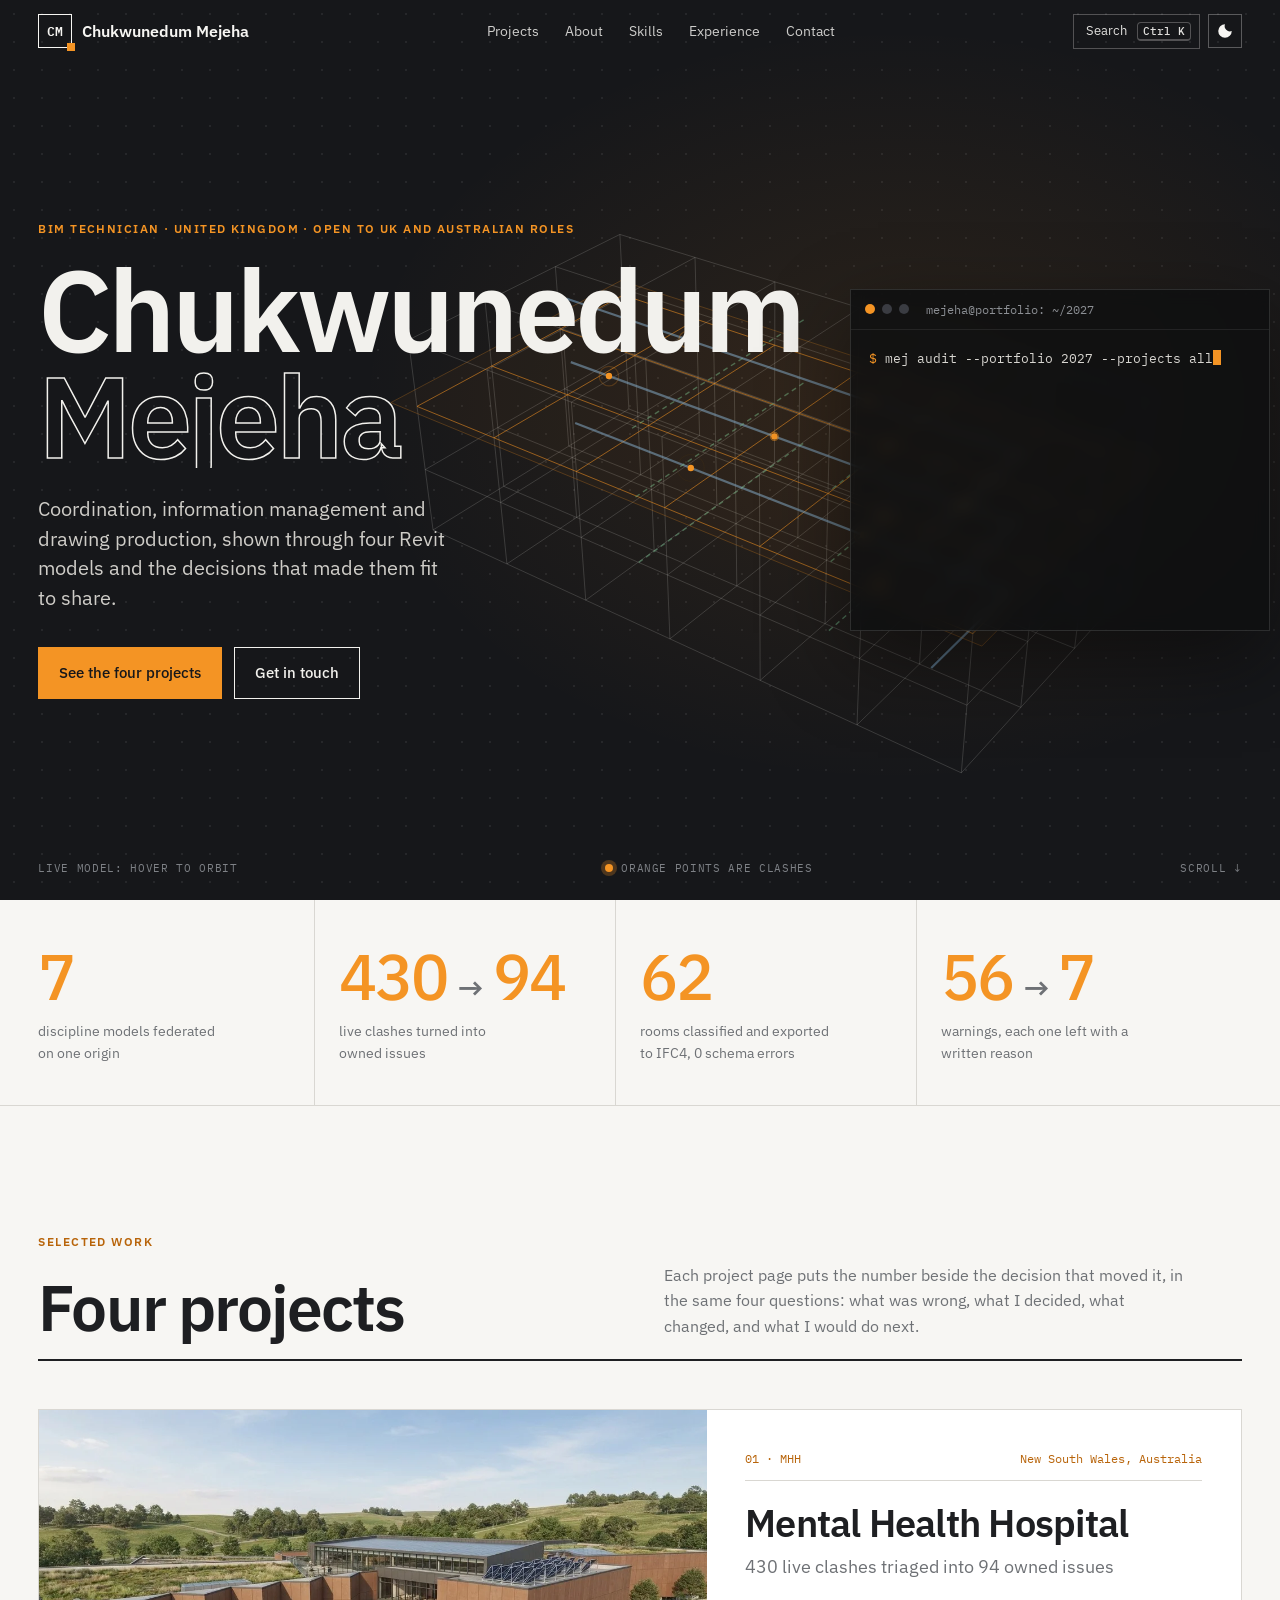
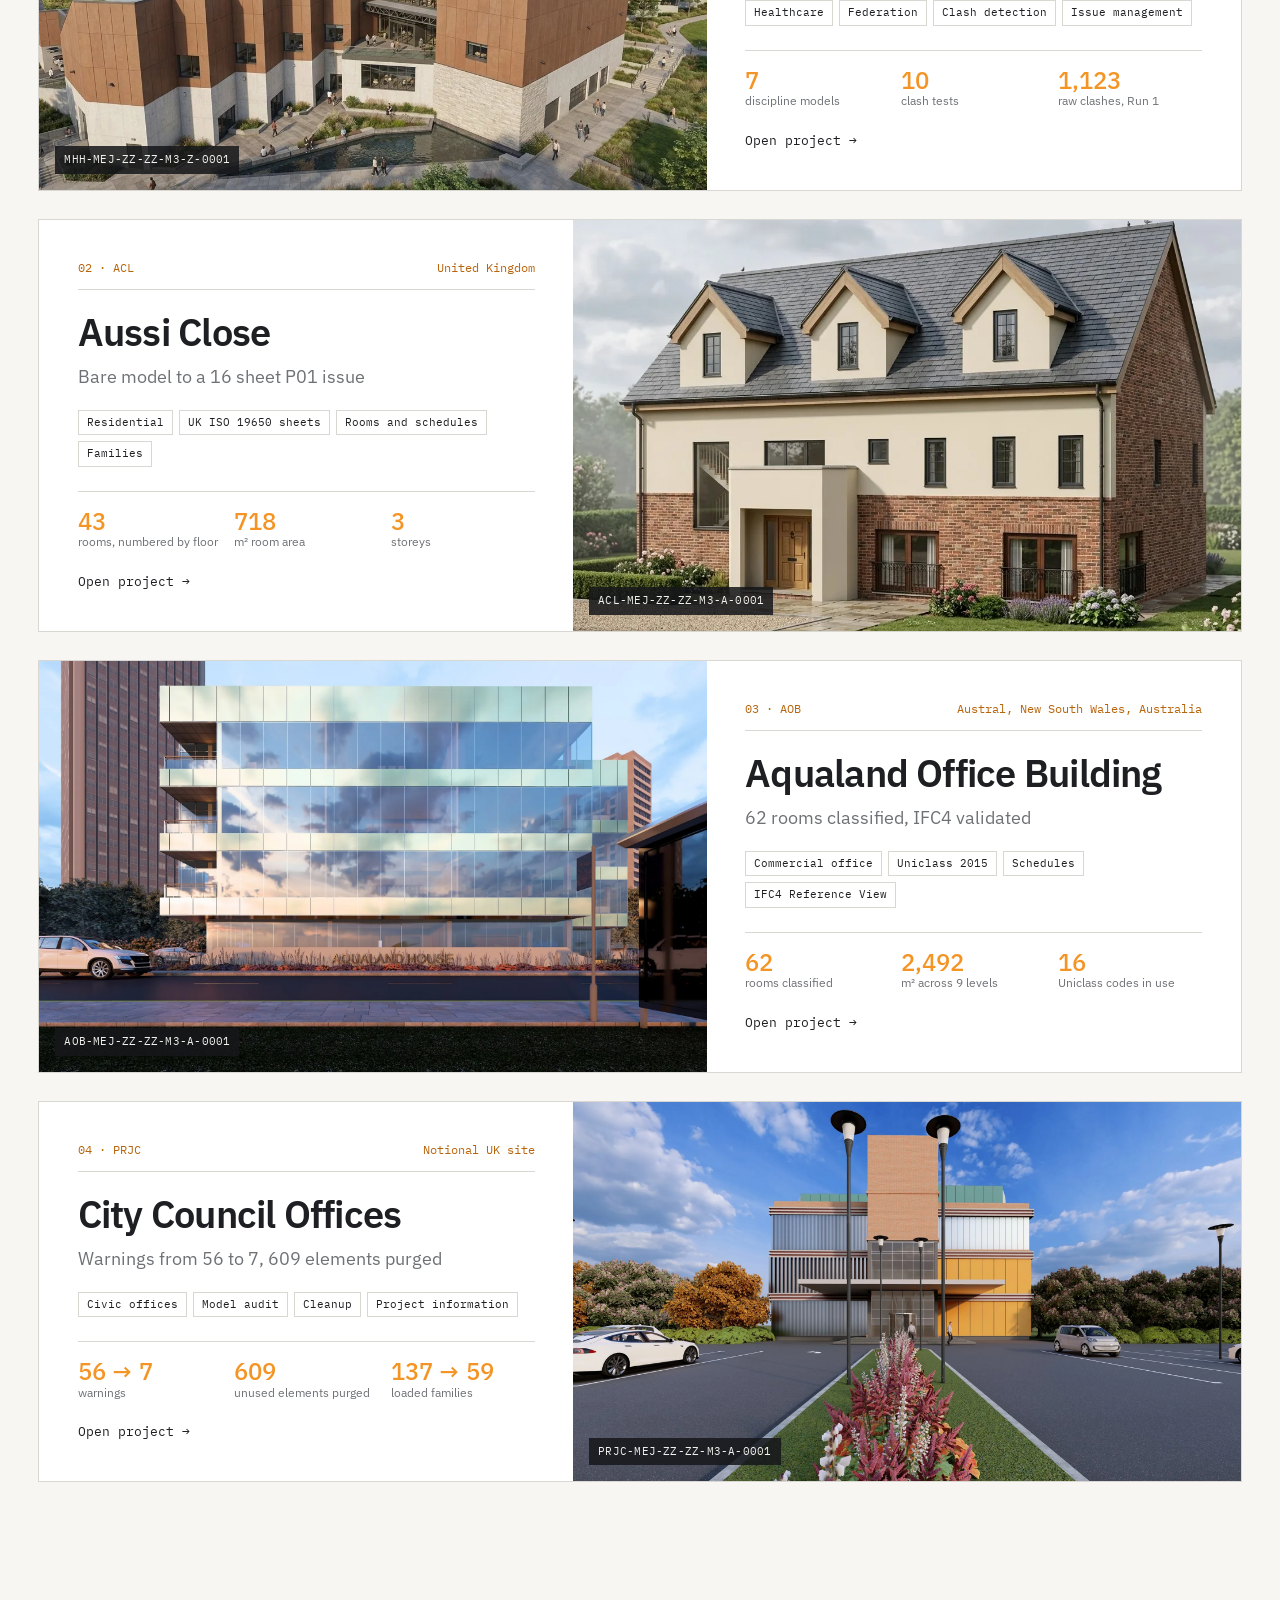
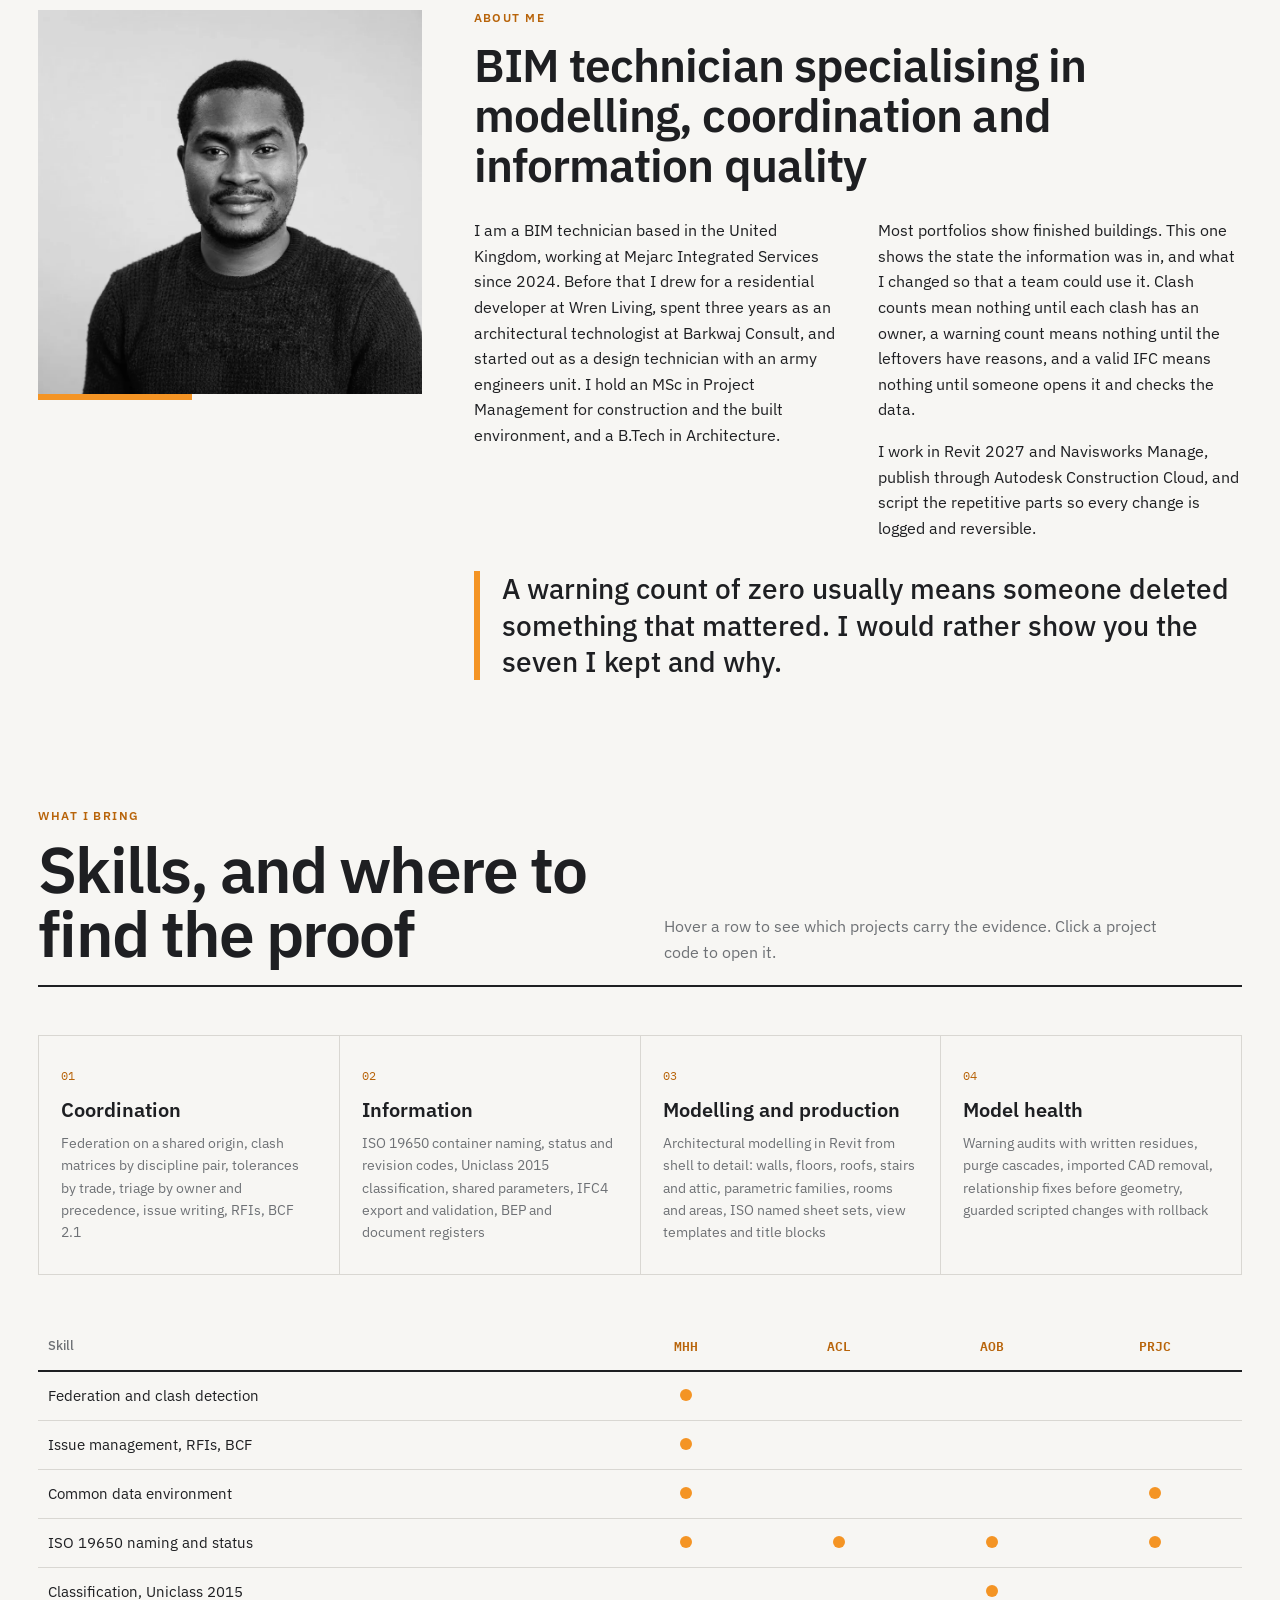
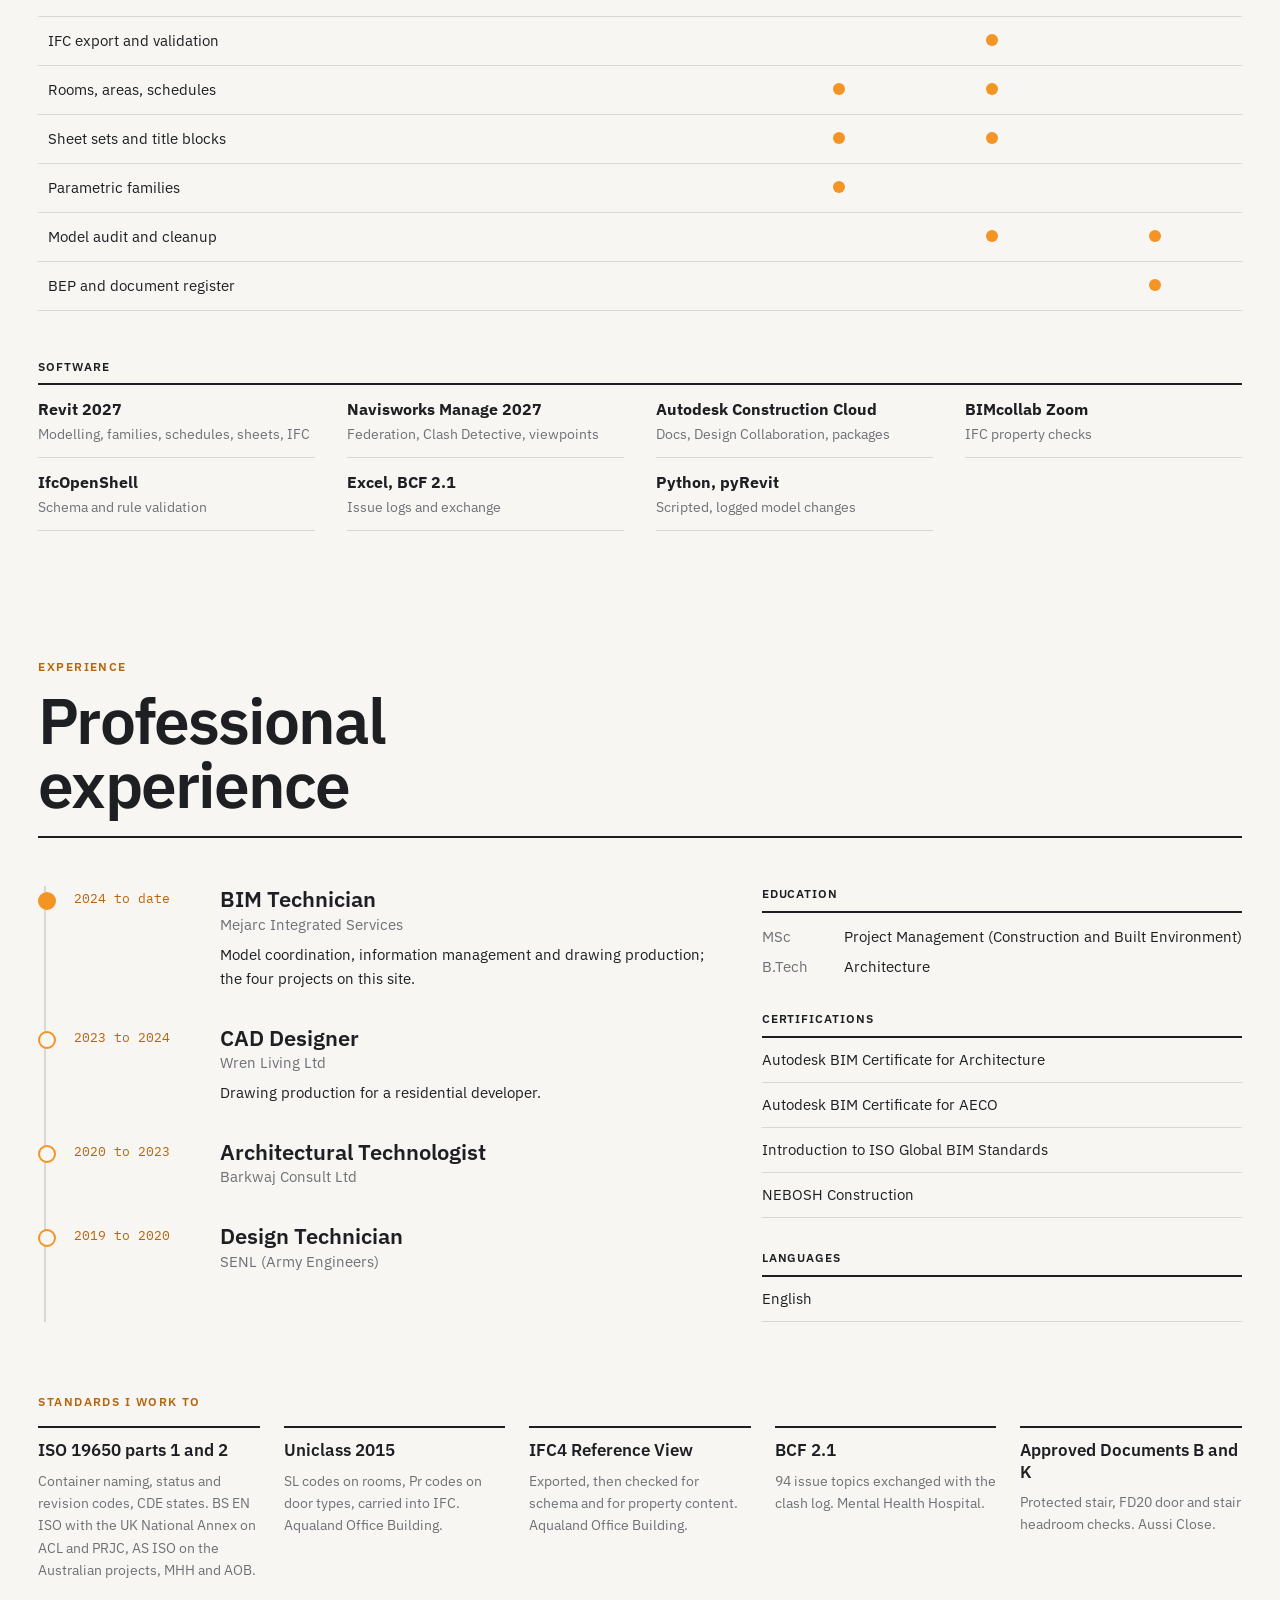
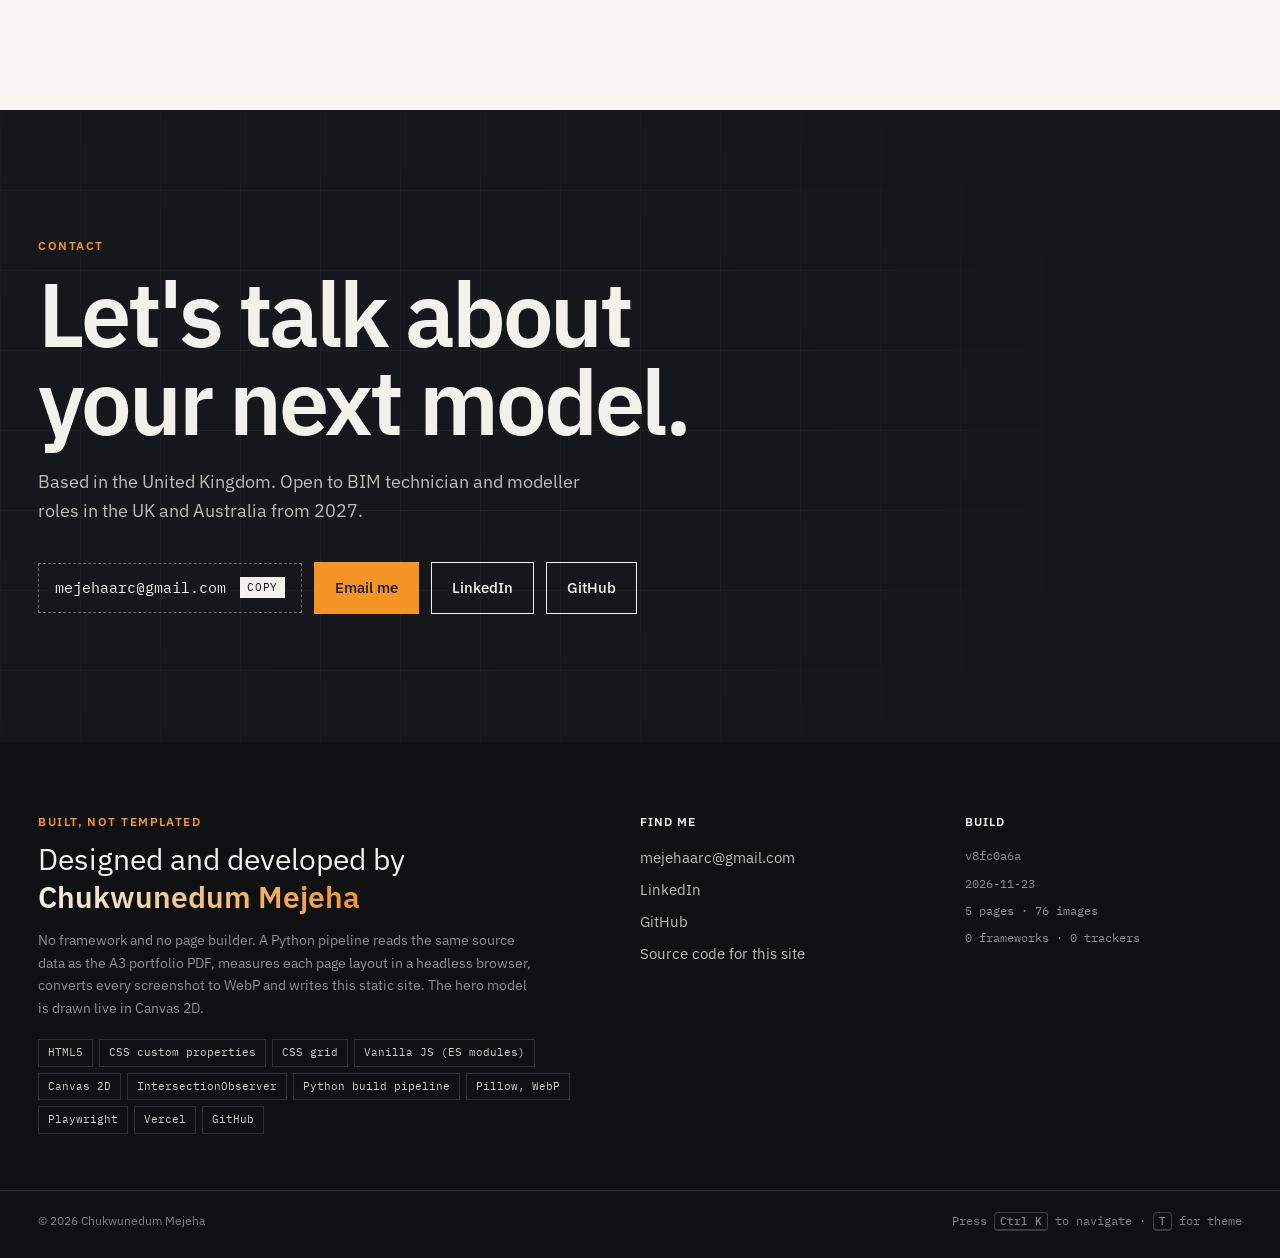
==== index.html @ 0f32d254 "Portfolio website: static build, assets and build pipeline" ====
<!doctype html>
<html lang="en-GB" data-theme="light">
<head>
<meta charset="utf-8">
<meta name="viewport" content="width=device-width,initial-scale=1">
<title>Chukwunedum Mejeha · BIM Technician portfolio</title>
<meta name="description" content="BIM technician portfolio: federation and clash triage, ISO 19650 information management, Uniclass and IFC4, Revit modelling and model health, across four projects.">
<meta name="author" content="Chukwunedum Mejeha">
<meta property="og:title" content="Chukwunedum Mejeha · BIM Technician portfolio">
<meta property="og:description" content="BIM technician portfolio: federation and clash triage, ISO 19650 information management, Uniclass and IFC4, Revit modelling and model health, across four projects.">
<meta property="og:type" content="website">
<meta property="og:url" content="https://chukwunedum-mejeha.vercel.app/">
<meta property="og:image" content="https://chukwunedum-mejeha.vercel.app/img/og.webp">
<meta name="theme-color" content="#1E1F22">
<link rel="icon" href="/favicon.svg" type="image/svg+xml">
<link rel="preconnect" href="https://fonts.googleapis.com"><link rel="preconnect" href="https://fonts.gstatic.com" crossorigin>
<link href="https://fonts.googleapis.com/css2?family=IBM+Plex+Mono:wght@400;500;600&family=IBM+Plex+Sans:wght@400;500;600;700&display=swap" rel="stylesheet">
<link rel="stylesheet" href="/assets/site.css?v=8fc0a6a">
<script>try{var t=localStorage.getItem('theme');if(t)document.documentElement.dataset.theme=t;else if(matchMedia('(prefers-color-scheme: dark)').matches)document.documentElement.dataset.theme='dark'}catch(e){}</script>
</head>
<body>
<a class="skip" href="#main">Skip to content</a>
<div class="progress" aria-hidden="true"><span></span></div>
<header class="nav">
 <a class="brand" href="/" aria-label="Home"><span class="mono">CM</span><span class="bn">Chukwunedum Mejeha</span></a>
 <nav class="links" aria-label="Main">
  <a href="/#projects">Projects</a><a href="/#about">About</a><a href="/#skills">Skills</a><a href="/#experience">Experience</a><a href="/#contact">Contact</a>
 </nav>
 <div class="tools">
  <button class="kbtn" data-palette aria-label="Open command palette"><span>Search</span><kbd class="mono">Ctrl K</kbd></button>
  <button class="ibtn" data-theme-toggle aria-label="Toggle dark mode"><svg viewBox="0 0 24 24" width="18" height="18" aria-hidden="true"><path d="M12 3a9 9 0 1 0 9 9 7 7 0 0 1-9-9z" fill="currentColor"/></svg></button>
 </div>
</header>
<main id="main">
<section class="hero-s" id="top">
 <canvas id="bim" aria-hidden="true"></canvas>
 <div class="hero-grid wrap">
  <div class="hero-txt">
   <div class="kicker">BIM Technician · United Kingdom · open to UK and Australian roles</div>
   <h1 class="name"><span>Chukwunedum</span><span>Mejeha</span></h1>
   <p class="lede">Coordination, information management and drawing production, shown through four Revit models and the decisions that made them fit to share.</p>
   <div class="ctas"><a class="btn pri" href="#projects">See the four projects</a><a class="btn" href="#contact">Get in touch</a></div>
  </div>
  <div class="term reveal" aria-label="Summary of results">
   <div class="term-bar"><i></i><i></i><i></i><span class="mono">mejeha@portfolio: ~/2027</span></div>
   <pre class="term-body mono" data-typer></pre>
  </div>
 </div>
 <div class="hero-foot wrap mono"><span>Live model: hover to orbit</span><span class="hz">Orange points are clashes</span><span>Scroll ↓</span></div>
</section>

<section class="stats wrap" aria-label="Headline numbers">
 <div class="st reveal"><b><span data-count="7">7</span></b><span>discipline models federated on one origin</span></div>
 <div class="st reveal"><b><span data-count="430">430</span><i>→</i><span data-count="94">94</span></b><span>live clashes turned into owned issues</span></div>
 <div class="st reveal"><b><span data-count="62">62</span></b><span>rooms classified and exported to IFC4, 0 schema errors</span></div>
 <div class="st reveal"><b><span data-count="56">56</span><i>→</i><span data-count="7">7</span></b><span>warnings, each one left with a written reason</span></div>
</section>

<section class="wrap sect" id="projects">
 <div class="sect-h reveal"><div class="kicker">Selected work</div><h2>Four projects</h2><p>Each project page puts the number beside the decision that moved it, in the same four questions: what was wrong, what I decided, what changed, and what I would do next.</p></div>
 <div class="pcs"><a class="pc reveal" href="/mhh/">
 <div class="pc-img"><img src="/img/mhh_render0.webp" width="1435" height="672" alt="Mental Health Hospital render" loading="lazy"><span class="pc-code mono">MHH-MEJ-ZZ-ZZ-M3-Z-0001</span></div>
 <div class="pc-txt">
  <div class="pc-k mono"><span>01 · MHH</span><span>New South Wales, Australia</span></div>
  <h3>Mental Health Hospital</h3>
  <p class="pc-line">430 live clashes triaged into 94 owned issues</p>
  <ul class="pc-tags mono"><li>Healthcare</li><li>Federation</li><li>Clash detection</li><li>Issue management</li></ul>
  <div class="pc-figs"><div><b>7</b><span>discipline models</span></div><div><b>10</b><span>clash tests</span></div><div><b>1,123</b><span>raw clashes, Run 1</span></div></div>
  <span class="pc-go mono">Open project <i>→</i></span>
 </div>
</a><a class="pc reveal" href="/acl/">
 <div class="pc-img"><img src="/img/acl_r1.webp" width="1136" height="937" alt="Aussi Close render" loading="lazy"><span class="pc-code mono">ACL-MEJ-ZZ-ZZ-M3-A-0001</span></div>
 <div class="pc-txt">
  <div class="pc-k mono"><span>02 · ACL</span><span>United Kingdom</span></div>
  <h3>Aussi Close</h3>
  <p class="pc-line">Bare model to a 16 sheet P01 issue</p>
  <ul class="pc-tags mono"><li>Residential</li><li>UK ISO 19650 sheets</li><li>Rooms and schedules</li><li>Families</li></ul>
  <div class="pc-figs"><div><b>43</b><span>rooms, numbered by floor</span></div><div><b>718</b><span>m² room area</span></div><div><b>3</b><span>storeys</span></div></div>
  <span class="pc-go mono">Open project <i>→</i></span>
 </div>
</a><a class="pc reveal" href="/aob/">
 <div class="pc-img"><img src="/img/aob_r17.webp" width="2400" height="1320" alt="Aqualand Office Building render" loading="lazy"><span class="pc-code mono">AOB-MEJ-ZZ-ZZ-M3-A-0001</span></div>
 <div class="pc-txt">
  <div class="pc-k mono"><span>03 · AOB</span><span>Austral, New South Wales, Australia</span></div>
  <h3>Aqualand Office Building</h3>
  <p class="pc-line">62 rooms classified, IFC4 validated</p>
  <ul class="pc-tags mono"><li>Commercial office</li><li>Uniclass 2015</li><li>Schedules</li><li>IFC4 Reference View</li></ul>
  <div class="pc-figs"><div><b>62</b><span>rooms classified</span></div><div><b>2,492</b><span>m² across 9 levels</span></div><div><b>16</b><span>Uniclass codes in use</span></div></div>
  <span class="pc-go mono">Open project <i>→</i></span>
 </div>
</a><a class="pc reveal" href="/prjc/">
 <div class="pc-img"><img src="/img/prjc_r1.webp" width="2400" height="1320" alt="City Council Offices render" loading="lazy"><span class="pc-code mono">PRJC-MEJ-ZZ-ZZ-M3-A-0001</span></div>
 <div class="pc-txt">
  <div class="pc-k mono"><span>04 · PRJC</span><span>Notional UK site</span></div>
  <h3>City Council Offices</h3>
  <p class="pc-line">Warnings from 56 to 7, 609 elements purged</p>
  <ul class="pc-tags mono"><li>Civic offices</li><li>Model audit</li><li>Cleanup</li><li>Project information</li></ul>
  <div class="pc-figs"><div><b>56 → 7</b><span>warnings</span></div><div><b>609</b><span>unused elements purged</span></div><div><b>137 → 59</b><span>loaded families</span></div></div>
  <span class="pc-go mono">Open project <i>→</i></span>
 </div>
</a></div>
</section>

<section class="wrap sect about" id="about">
 <div class="ab-photo reveal"><img src="/img/photo.webp" width="896" height="885" alt="Portrait of Chukwunedum Mejeha" loading="lazy"></div>
 <div class="ab-txt">
  <div class="kicker">About me</div>
  <h2>BIM technician specialising in modelling, coordination and information quality</h2>
  <div class="ab-cols reveal">
   <p>I am a BIM technician based in the United Kingdom, working at Mejarc Integrated Services since 2024. Before that I drew for a residential developer at Wren Living, spent three years as an architectural technologist at Barkwaj Consult, and started out as a design technician with an army engineers unit. I hold an MSc in Project Management for construction and the built environment, and a B.Tech in Architecture.</p>
   <p>Most portfolios show finished buildings. This one shows the state the information was in, and what I changed so that a team could use it. Clash counts mean nothing until each clash has an owner, a warning count means nothing until the leftovers have reasons, and a valid IFC means nothing until someone opens it and checks the data.</p>
   <p>I work in Revit 2027 and Navisworks Manage, publish through Autodesk Construction Cloud, and script the repetitive parts so every change is logged and reversible.</p>
  </div>
  <blockquote class="pull reveal">A warning count of zero usually means someone deleted something that mattered. I would rather show you the seven I kept and why.</blockquote>
 </div>
</section>

<section class="wrap sect" id="skills">
 <div class="sect-h reveal"><div class="kicker">What I bring</div><h2>Skills, and where to find the proof</h2><p>Hover a row to see which projects carry the evidence. Click a project code to open it.</p></div>
 <div class="skg"><div class="skc reveal"><span class="mono">01</span><h3>Coordination</h3><p>Federation on a shared origin, clash matrices by discipline pair, tolerances by trade, triage by owner and precedence, issue writing, RFIs, BCF 2.1</p></div><div class="skc reveal"><span class="mono">02</span><h3>Information</h3><p>ISO 19650 container naming, status and revision codes, Uniclass 2015 classification, shared parameters, IFC4 export and validation, BEP and document registers</p></div><div class="skc reveal"><span class="mono">03</span><h3>Modelling and production</h3><p>Architectural modelling in Revit from shell to detail: walls, floors, roofs, stairs and attic, parametric families, rooms and areas, ISO named sheet sets, view templates and title blocks</p></div><div class="skc reveal"><span class="mono">04</span><h3>Model health</h3><p>Warning audits with written residues, purge cascades, imported CAD removal, relationship fixes before geometry, guarded scripted changes with rollback</p></div></div>
 <div class="mx-wrap reveal"><table class="mx"><thead><tr><th scope="col">Skill</th><th scope="col"><a href="/mhh/" data-p="mhh">MHH</a></th><th scope="col"><a href="/acl/" data-p="acl">ACL</a></th><th scope="col"><a href="/aob/" data-p="aob">AOB</a></th><th scope="col"><a href="/prjc/" data-p="prjc">PRJC</a></th></tr></thead><tbody><tr><th scope="row">Federation and clash detection</th><td data-p="mhh"><span class=dot></span></td><td data-p="acl"></td><td data-p="aob"></td><td data-p="prjc"></td></tr><tr><th scope="row">Issue management, RFIs, BCF</th><td data-p="mhh"><span class=dot></span></td><td data-p="acl"></td><td data-p="aob"></td><td data-p="prjc"></td></tr><tr><th scope="row">Common data environment</th><td data-p="mhh"><span class=dot></span></td><td data-p="acl"></td><td data-p="aob"></td><td data-p="prjc"><span class=dot></span></td></tr><tr><th scope="row">ISO 19650 naming and status</th><td data-p="mhh"><span class=dot></span></td><td data-p="acl"><span class=dot></span></td><td data-p="aob"><span class=dot></span></td><td data-p="prjc"><span class=dot></span></td></tr><tr><th scope="row">Classification, Uniclass 2015</th><td data-p="mhh"></td><td data-p="acl"></td><td data-p="aob"><span class=dot></span></td><td data-p="prjc"></td></tr><tr><th scope="row">IFC export and validation</th><td data-p="mhh"></td><td data-p="acl"></td><td data-p="aob"><span class=dot></span></td><td data-p="prjc"></td></tr><tr><th scope="row">Rooms, areas, schedules</th><td data-p="mhh"></td><td data-p="acl"><span class=dot></span></td><td data-p="aob"><span class=dot></span></td><td data-p="prjc"></td></tr><tr><th scope="row">Sheet sets and title blocks</th><td data-p="mhh"></td><td data-p="acl"><span class=dot></span></td><td data-p="aob"><span class=dot></span></td><td data-p="prjc"></td></tr><tr><th scope="row">Parametric families</th><td data-p="mhh"></td><td data-p="acl"><span class=dot></span></td><td data-p="aob"></td><td data-p="prjc"></td></tr><tr><th scope="row">Model audit and cleanup</th><td data-p="mhh"></td><td data-p="acl"></td><td data-p="aob"><span class=dot></span></td><td data-p="prjc"><span class=dot></span></td></tr><tr><th scope="row">BEP and document register</th><td data-p="mhh"></td><td data-p="acl"></td><td data-p="aob"></td><td data-p="prjc"><span class=dot></span></td></tr></tbody></table></div>
 <div class="sw reveal"><div class="sec">Software</div><ul><li><b>Revit 2027</b><span>Modelling, families, schedules, sheets, IFC</span></li><li><b>Navisworks Manage 2027</b><span>Federation, Clash Detective, viewpoints</span></li><li><b>Autodesk Construction Cloud</b><span>Docs, Design Collaboration, packages</span></li><li><b>BIMcollab Zoom</b><span>IFC property checks</span></li><li><b>IfcOpenShell</b><span>Schema and rule validation</span></li><li><b>Excel, BCF 2.1</b><span>Issue logs and exchange</span></li><li><b>Python, pyRevit</b><span>Scripted, logged model changes</span></li></ul></div>
</section>

<section class="wrap sect" id="experience">
 <div class="sect-h reveal"><div class="kicker">Experience</div><h2>Professional experience</h2></div>
 <div class="xp">
  <ol class="tl"><li class="reveal"><span class="yr mono">2024 to date</span><div><h3>BIM Technician</h3><div class="co">Mejarc Integrated Services</div><p>Model coordination, information management and drawing production; the four projects on this site.</p></div></li><li class="reveal"><span class="yr mono">2023 to 2024</span><div><h3>CAD Designer</h3><div class="co">Wren Living Ltd</div><p>Drawing production for a residential developer.</p></div></li><li class="reveal"><span class="yr mono">2020 to 2023</span><div><h3>Architectural Technologist</h3><div class="co">Barkwaj Consult Ltd</div></div></li><li class="reveal"><span class="yr mono">2019 to 2020</span><div><h3>Design Technician</h3><div class="co">SENL (Army Engineers)</div></div></li></ol>
  <div class="xp-side">
   <div class="reveal"><div class="sec">Education</div><dl class="ct2"><dt>MSc</dt><dd>Project Management (Construction and Built Environment)</dd><dt>B.Tech</dt><dd>Architecture</dd></dl></div>
   <div class="reveal"><div class="sec">Certifications</div><ul class="cl"><li>Autodesk BIM Certificate for Architecture</li><li>Autodesk BIM Certificate for AECO</li><li>Introduction to ISO Global BIM Standards</li><li>NEBOSH Construction</li></ul></div>
   <div class="reveal"><div class="sec">Languages</div><ul class="cl"><li>English</li></ul></div>
  </div>
 </div>
 <div class="stds"><div class="kicker">Standards I work to</div><div class="std-g"><div class="std reveal"><h3>ISO 19650 parts 1 and 2</h3><p>Container naming, status and revision codes, CDE states. BS EN ISO with the UK National Annex on ACL and PRJC, AS ISO on the Australian projects, MHH and AOB.</p></div><div class="std reveal"><h3>Uniclass 2015</h3><p>SL codes on rooms, Pr codes on door types, carried into IFC. Aqualand Office Building.</p></div><div class="std reveal"><h3>IFC4 Reference View</h3><p>Exported, then checked for schema and for property content. Aqualand Office Building.</p></div><div class="std reveal"><h3>BCF 2.1</h3><p>94 issue topics exchanged with the clash log. Mental Health Hospital.</p></div><div class="std reveal"><h3>Approved Documents B and K</h3><p>Protected stair, FD20 door and stair headroom checks. Aussi Close.</p></div></div></div>
</section>

<section class="contact" id="contact">
 <div class="wrap ct-in">
  <div class="kicker">Contact</div>
  <h2 class="ct-h">Let's talk about your next model.</h2>
  <p class="ct-p">Based in the United Kingdom. Open to BIM technician and modeller roles in the UK and Australia from 2027.</p>
  <div class="ct-links">
   <button class="ct-mail mono" data-copy="mejehaarc@gmail.com"><span>mejehaarc@gmail.com</span><em>Copy</em></button>
   <a class="btn pri" href="mailto:mejehaarc@gmail.com">Email me</a>
   <a class="btn" href="https://www.linkedin.com/in/nedum-mejeha" target="_blank" rel="noopener">LinkedIn</a>
   <a class="btn" href="https://github.com/mej94" target="_blank" rel="noopener">GitHub</a>
  </div>
 </div>
</section>
</main>
<footer class="foot">
 <div class="wrap fgrid">
  <div>
   <div class="kicker">Built, not templated</div>
   <p class="fbig">Designed and developed by <b>Chukwunedum Mejeha</b></p>
   <p class="fsmall">No framework and no page builder. A Python pipeline reads the same source data as the A3 portfolio PDF, measures each page layout in a headless browser, converts every screenshot to WebP and writes this static site. The hero model is drawn live in Canvas 2D.</p>
   <ul class="chips mono"><li>HTML5</li><li>CSS custom properties</li><li>CSS grid</li><li>Vanilla JS (ES modules)</li><li>Canvas 2D</li><li>IntersectionObserver</li><li>Python build pipeline</li><li>Pillow, WebP</li><li>Playwright</li><li>Vercel</li><li>GitHub</li></ul>
  </div>
  <div class="fcol">
   <div class="sec">Find me</div>
   <a href="mailto:mejehaarc@gmail.com">mejehaarc@gmail.com</a>
   <a href="https://www.linkedin.com/in/nedum-mejeha" target="_blank" rel="noopener">LinkedIn</a>
   <a href="https://github.com/mej94" target="_blank" rel="noopener">GitHub</a>
   <a href="https://github.com/mej94/bim-portfolio" target="_blank" rel="noopener">Source code for this site</a>
  </div>
  <div class="fcol">
   <div class="sec">Build</div>
   <span class="mono bline">v8fc0a6a</span>
   <span class="mono bline">2026-11-23</span>
   <span class="mono bline">5 pages · 76 images</span>
   <span class="mono bline">0 frameworks · 0 trackers</span>
  </div>
 </div>
 <div class="wrap fbar"><span>© 2026 Chukwunedum Mejeha</span><span class="mono">Press <kbd>Ctrl K</kbd> to navigate · <kbd>T</kbd> for theme</span></div>
</footer>
<div class="lightbox" hidden><button class="lb-x" aria-label="Close">×</button><div class="lb-stage"><img alt=""></div><div class="lb-bar mono"><span class="lb-cap"></span><span>Scroll to zoom · drag to pan · Esc to close</span></div></div>
<div class="palette" hidden><div class="pal-box" role="dialog" aria-label="Command palette"><input class="pal-in" placeholder="Jump to a project, a section or an action" aria-label="Search"><ul class="pal-list" role="listbox"></ul><div class="pal-foot mono"><span>↑ ↓ to move</span><span>Enter to open</span><span>Esc to close</span></div></div></div>
<div class="toast mono" role="status" aria-live="polite"></div>
<script type="module" src="/assets/site.js?v=8fc0a6a"></script>
</body>
</html>
---- assets/site.css ----
/* Chukwunedum Mejeha · BIM portfolio · hand written, no framework */
:root{
  --paper:#F7F6F3; --ink:#1E1F22; --grey:#6E7175; --key:#D9D7D2; --mat:#ECEAE6; --card:#fff;
  --accent:#F49424; --accent-ink:#B8640A; --red:#C8423B; --green:#3E8E5A;
  --bg:var(--paper); --fg:var(--ink); --line:var(--key);
  --wrap:1360px; --gut:clamp(16px,3vw,40px);
  --sans:"IBM Plex Sans",system-ui,sans-serif; --mono:"IBM Plex Mono",ui-monospace,monospace;
  --ease:cubic-bezier(.2,.7,.2,1);
  color-scheme:light;
}
:root[data-theme="dark"]{
  --bg:#141518; --fg:#ECEBE7; --grey:#9A9DA2; --line:#2E3036; --mat:#1D1F23; --card:#1A1C20;
  --accent-ink:#F7A845; --paper:#141518; --ink:#ECEBE7; --key:#2E3036;
  color-scheme:dark;
}
*{box-sizing:border-box;margin:0;padding:0}
html{scroll-behavior:smooth;scroll-padding-top:120px}
body{background:var(--bg);color:var(--fg);font:400 16px/1.6 var(--sans);-webkit-font-smoothing:antialiased;transition:background .4s,color .4s;overflow-x:hidden}
img{max-width:100%;height:auto;display:block}
a{color:inherit}
button{font:inherit;color:inherit;background:none;border:0;cursor:pointer}
.mono{font-family:var(--mono)}
.wrap{max-width:var(--wrap);margin:0 auto;padding:0 var(--gut)}
.skip{position:absolute;left:-999px;top:8px;background:var(--accent);color:#111;padding:8px 12px;z-index:100}
.skip:focus{left:8px}
:focus-visible{outline:2px solid var(--accent);outline-offset:3px}
.kicker{font:600 12px/1.4 var(--sans);letter-spacing:.12em;text-transform:uppercase;color:var(--accent-ink)}
.sec{font:600 12px/1.4 var(--sans);letter-spacing:.08em;text-transform:uppercase;margin-bottom:8px}
kbd{font:500 11px var(--mono);border:1px solid var(--line);border-bottom-width:2px;border-radius:4px;padding:1px 5px}

/* progress + nav */
.progress{position:fixed;inset:0 0 auto;height:3px;z-index:60;pointer-events:none}
.progress span{display:block;height:100%;width:100%;background:var(--accent);transform-origin:0 50%;transform:scaleX(0)}
.nav{position:fixed;inset:0 0 auto;z-index:50;display:flex;align-items:center;justify-content:space-between;gap:16px;padding:14px var(--gut);transition:background .3s,border-color .3s,color .3s;border-bottom:1px solid transparent;color:#F7F6F3}
.nav.solid{background:color-mix(in srgb,var(--bg) 82%,transparent);backdrop-filter:blur(14px) saturate(1.4);-webkit-backdrop-filter:blur(14px);border-color:var(--line);color:var(--fg)}
body.light-top .nav:not(.solid){color:var(--fg)}
.brand{display:flex;align-items:center;gap:10px;text-decoration:none;font-weight:600}
.brand .mono{display:grid;place-items:center;width:34px;height:34px;border:1.5px solid currentColor;font-size:13px;letter-spacing:.04em;position:relative}
.brand .mono::after{content:"";position:absolute;right:-4px;bottom:-4px;width:8px;height:8px;background:var(--accent)}
.links{display:flex;gap:26px}
.links a{text-decoration:none;font-size:14px;opacity:.82;position:relative}
.links a::after{content:"";position:absolute;left:0;right:100%;bottom:-4px;height:2px;background:var(--accent);transition:right .3s var(--ease)}
.links a:hover{opacity:1}.links a:hover::after{right:0}
.tools{display:flex;gap:8px;align-items:center}
.kbtn{display:flex;align-items:center;gap:10px;border:1px solid color-mix(in srgb,currentColor 30%,transparent);padding:6px 8px 6px 12px;font-size:13px;opacity:.9}
.kbtn kbd{border-color:color-mix(in srgb,currentColor 30%,transparent)}
.ibtn{width:34px;height:34px;display:grid;place-items:center;border:1px solid color-mix(in srgb,currentColor 30%,transparent)}
@media (max-width:900px){.links{display:none}.kbtn span{display:none}.brand .bn{display:none}}

/* hero */
.hero-s{position:relative;min-height:100svh;background:#16171A;color:#F2F1ED;display:flex;flex-direction:column;justify-content:center;overflow:hidden;isolation:isolate}
.hero-s::before{content:"";position:absolute;inset:0;background:radial-gradient(60% 60% at 70% 45%,rgba(244,148,36,.10),transparent 70%),radial-gradient(rgba(255,255,255,.07) 1px,transparent 1.2px) 0 0/28px 28px;z-index:-2}
#bim{position:absolute;inset:0;width:100%;height:100%;z-index:-1}
.hero-grid{display:grid;grid-template-columns:1fr minmax(420px,.9fr);gap:48px;align-items:center;padding-top:110px;padding-bottom:90px;width:100%}
.hero-txt .kicker{color:var(--accent)}
.name{font-size:clamp(52px,9vw,128px);line-height:.92;font-weight:600;letter-spacing:-.035em;margin:18px 0 26px}
.name span{display:block;overflow:hidden}
.name span:nth-child(2){color:transparent;-webkit-text-stroke:1.5px #F2F1ED}
.lede{font-size:clamp(17px,1.6vw,21px);max-width:34ch;line-height:1.45;color:#CFCDC8}
.ctas{display:flex;flex-wrap:wrap;gap:12px;margin-top:34px}
.btn{display:inline-flex;align-items:center;gap:8px;padding:13px 20px;border:1px solid currentColor;text-decoration:none;font-weight:500;font-size:15px;transition:transform .25s var(--ease),background .25s,color .25s}
.btn:hover{transform:translateY(-2px)}
.btn.pri{background:var(--accent);border-color:var(--accent);color:#16171A}
.btn.pri:hover{background:#ffab48}
.term{background:rgba(14,15,17,.82);border:1px solid rgba(255,255,255,.12);backdrop-filter:blur(8px);box-shadow:0 30px 80px rgba(0,0,0,.45)}
.term-bar{display:flex;align-items:center;gap:7px;padding:10px 14px;border-bottom:1px solid rgba(255,255,255,.08)}
.term-bar i{width:10px;height:10px;border-radius:50%;background:#3A3C42}.term-bar i:first-child{background:var(--accent)}
.term-bar span{margin-left:10px;font-size:12px;color:#8C8F94}
.term-body{padding:18px 18px 22px;font-size:12.5px;line-height:1.75;min-height:300px;white-space:pre-wrap;color:#D8D6D1}
.term-body .p{color:var(--accent)}.term-body .ok{color:#7BC795}.term-body .dim{color:#7E8186}.term-body b{color:#fff;font-weight:600}
.cursor{display:inline-block;width:8px;height:15px;background:var(--accent);vertical-align:-2px;animation:blink 1s steps(1) infinite}
@keyframes blink{50%{opacity:0}}
.hero-foot{position:absolute;left:0;right:0;bottom:22px;display:flex;justify-content:space-between;font-size:11px;letter-spacing:.06em;color:#7E8186;text-transform:uppercase}
.hz::before{content:"";display:inline-block;width:8px;height:8px;border-radius:50%;background:var(--accent);margin-right:8px;box-shadow:0 0 0 4px rgba(244,148,36,.25)}
@media (max-width:980px){.hero-grid{grid-template-columns:1fr;gap:36px}.term-body{min-height:0;font-size:12px}.hero-foot .hz{display:none}}

/* stats */
.stats{display:grid;grid-template-columns:repeat(4,1fr);border-bottom:1px solid var(--line)}
.st{padding:44px 24px 40px 0;border-right:1px solid var(--line);margin-right:24px}
.st:last-child{border-right:0}
.st b{display:flex;align-items:baseline;gap:10px;font-size:clamp(40px,5vw,64px);font-weight:500;line-height:1;color:var(--accent);letter-spacing:-.03em;font-variant-numeric:tabular-nums}
.st b i{font-style:normal;color:var(--grey);font-size:.5em}
.st>span{display:block;margin-top:12px;font-size:14px;color:var(--grey);max-width:24ch}
@media (max-width:820px){.stats{grid-template-columns:1fr 1fr}.st{border-right:0;margin:0;border-bottom:1px solid var(--line);padding:28px 0}}

/* sections */
.sect{padding-top:clamp(80px,10vw,140px)}
.sect-h{display:grid;grid-template-columns:1fr 1fr;gap:12px 48px;align-items:end;margin-bottom:48px;border-bottom:2px solid var(--fg);padding-bottom:20px}
.sect-h .kicker{grid-column:1/-1}
.sect-h h2{font-size:clamp(36px,5vw,64px);line-height:1;letter-spacing:-.03em;font-weight:600}
.sect-h p{color:var(--grey);max-width:52ch}
@media (max-width:820px){.sect-h{grid-template-columns:1fr}}

/* project cards */
.pcs{display:grid;gap:28px}
.pc{display:grid;grid-template-columns:1.25fr 1fr;text-decoration:none;background:var(--card);border:1px solid var(--line);position:relative;overflow:hidden;transition:transform .5s var(--ease),box-shadow .5s,border-color .3s;transform-style:preserve-3d}
.pc:nth-child(even){grid-template-columns:1fr 1.25fr}.pc:nth-child(even) .pc-img{order:2}
.pc:hover{box-shadow:0 30px 60px -30px rgba(0,0,0,.35);border-color:var(--accent)}
.pc::after{content:"";position:absolute;inset:0;pointer-events:none;background:radial-gradient(400px circle at var(--mx,50%) var(--my,50%),rgba(244,148,36,.10),transparent 60%);opacity:0;transition:opacity .3s}
.pc:hover::after{opacity:1}
.pc-img{position:relative;overflow:hidden;min-height:340px;background:var(--mat)}
.pc-img img{position:absolute;inset:0;width:100%;height:100%;object-fit:cover;transition:transform 1.2s var(--ease)}
.pc:hover .pc-img img{transform:scale(1.06)}
.pc-code{position:absolute;left:16px;bottom:16px;background:rgba(22,23,26,.85);color:#F2F1ED;font-size:11px;padding:5px 9px;letter-spacing:.02em}
.pc-txt{padding:clamp(24px,3vw,44px);display:flex;flex-direction:column}
.pc-k{display:flex;justify-content:space-between;gap:12px;font-size:12px;color:var(--accent-ink);border-bottom:1px solid var(--line);padding-bottom:12px}
.pc h3{font-size:clamp(28px,3vw,40px);line-height:1.05;letter-spacing:-.02em;margin:22px 0 10px;font-weight:600}
.pc-line{font-size:18px;color:var(--grey)}
.pc-tags{display:flex;flex-wrap:wrap;gap:6px;list-style:none;margin:18px 0 24px}
.pc-tags li{font-size:11px;border:1px solid var(--line);padding:3px 8px}
.pc-figs{display:grid;grid-template-columns:repeat(3,1fr);gap:12px;margin-top:auto;border-top:1px solid var(--line);padding-top:16px}
.pc-figs b{display:block;font-size:24px;font-weight:500;color:var(--accent);line-height:1.1;white-space:nowrap}
.pc-figs span{font-size:12px;color:var(--grey);line-height:1.3;display:block}
.pc-go{margin-top:22px;font-size:13px;display:inline-flex;gap:8px;align-items:center}
.pc-go i{font-style:normal;transition:transform .3s var(--ease)}.pc:hover .pc-go i{transform:translateX(6px)}
@media (max-width:900px){.pc,.pc:nth-child(even){grid-template-columns:1fr}.pc:nth-child(even) .pc-img{order:0}.pc-img{min-height:240px}}

/* about */
.about{display:grid;grid-template-columns:4fr 8fr;gap:clamp(28px,4vw,64px);align-items:start}
.ab-photo{position:sticky;top:110px}
.ab-photo img{width:100%;aspect-ratio:1;object-fit:cover;filter:grayscale(.15)}
.ab-photo::after{content:"";display:block;height:6px;background:var(--accent);width:40%}
.ab-txt h2{font-size:clamp(28px,3.6vw,46px);line-height:1.08;letter-spacing:-.02em;margin:14px 0 28px;font-weight:600}
.ab-cols{columns:2 320px;column-gap:40px;color:var(--fg)}
.ab-cols p{margin-bottom:16px;break-inside:avoid}
.pull{font-size:clamp(20px,2.2vw,28px);line-height:1.3;font-weight:500;border-left:6px solid var(--accent);padding-left:22px;margin:30px 0 0}
@media (max-width:820px){.about{grid-template-columns:1fr}.ab-photo{position:static;max-width:320px}}

/* skills */
.skg{display:grid;grid-template-columns:repeat(4,1fr);gap:1px;background:var(--line);border:1px solid var(--line)}
.skc{background:var(--bg);padding:26px 22px 30px;transition:background .3s}
.skc:hover{background:var(--card)}
.skc .mono{color:var(--accent-ink);font-size:12px}
.skc h3{font-size:20px;margin:10px 0 10px;font-weight:600;line-height:1.2}
.skc p{font-size:14px;color:var(--grey)}
@media (max-width:980px){.skg{grid-template-columns:1fr 1fr}}@media (max-width:560px){.skg{grid-template-columns:1fr}}
.mx-wrap{overflow-x:auto;margin-top:48px}
.mx{width:100%;border-collapse:collapse;min-width:560px;font-size:15px}
.mx th,.mx td{border-bottom:1px solid var(--line);padding:12px 10px;text-align:center}
.mx thead th{border-bottom:2px solid var(--fg);font-weight:500;color:var(--grey);font-size:13px}
.mx thead a{text-decoration:none;font:600 13px var(--mono);color:var(--accent-ink);padding:4px 8px;border:1px solid transparent;transition:border-color .2s}
.mx thead a:hover,.mx thead a.on{border-color:var(--accent)}
.mx th[scope=row]{text-align:left;font-weight:400}
.mx th:first-child{text-align:left}
.mx tbody tr{transition:background .2s}.mx tbody tr:hover{background:var(--card)}
.mx td.on{background:color-mix(in srgb,var(--accent) 10%,transparent)}
.dot{display:inline-block;width:12px;height:12px;border-radius:50%;background:var(--accent);transition:transform .3s var(--ease)}
.mx tbody tr:hover .dot{transform:scale(1.4);box-shadow:0 0 0 5px rgba(244,148,36,.18)}
.sw{margin-top:48px}
.sw ul{list-style:none;display:grid;grid-template-columns:repeat(auto-fill,minmax(250px,1fr));gap:0 32px;border-top:2px solid var(--fg)}
.sw li{border-bottom:1px solid var(--line);padding:12px 0;display:flex;flex-direction:column}
.sw li span{font-size:14px;color:var(--grey)}

/* experience */
.xp{display:grid;grid-template-columns:7fr 5fr;gap:clamp(28px,4vw,64px)}
.tl{list-style:none;border-left:2px solid var(--line);margin-left:6px}
.tl li{display:grid;grid-template-columns:130px 1fr;gap:16px;padding:0 0 34px 28px;position:relative}
.tl li::before{content:"";position:absolute;left:-8px;top:6px;width:14px;height:14px;background:var(--bg);border:2px solid var(--accent);border-radius:50%}
.tl li:first-child::before{background:var(--accent)}
.yr{font-size:13px;color:var(--accent-ink);padding-top:3px}
.tl h3{font-size:22px;font-weight:600;line-height:1.2}
.co{color:var(--grey);font-size:15px}
.tl p{font-size:15px;margin-top:6px}
.xp-side{display:grid;gap:32px;align-content:start}
.ct2{display:grid;grid-template-columns:70px 1fr;gap:6px 12px;border-top:2px solid var(--fg);padding-top:12px;font-size:15px}.ct2 dt{color:var(--grey)}
.cl{list-style:none;border-top:2px solid var(--fg)}.cl li{border-bottom:1px solid var(--line);padding:10px 0;font-size:15px}
.stds{margin-top:72px}
.std-g{display:grid;grid-template-columns:repeat(5,1fr);gap:24px;margin-top:16px}
.std{border-top:2px solid var(--fg);padding-top:12px}.std h3{font-size:17px;font-weight:600;margin-bottom:8px;line-height:1.25}.std p{font-size:14px;color:var(--grey)}
@media (max-width:980px){.xp{grid-template-columns:1fr}.std-g{grid-template-columns:1fr 1fr}}
@media (max-width:560px){.tl li{grid-template-columns:1fr;gap:4px}.std-g{grid-template-columns:1fr}}

/* contact */
.contact{margin-top:clamp(80px,10vw,140px);background:#16171A;color:#F2F1ED;padding:clamp(80px,10vw,140px) 0;position:relative;overflow:hidden}
.contact::before{content:"";position:absolute;inset:0;background:linear-gradient(90deg,rgba(255,255,255,.05) 1px,transparent 1px) 0 0/80px 80px,linear-gradient(rgba(255,255,255,.05) 1px,transparent 1px) 0 0/80px 80px;mask:radial-gradient(70% 80% at 30% 50%,#000,transparent)}
.ct-in{position:relative}
.contact .kicker{color:var(--accent)}
.ct-h{font-size:clamp(40px,7vw,96px);line-height:.98;letter-spacing:-.035em;font-weight:600;margin:16px 0 22px;max-width:14ch}
.ct-p{color:#BDBBB6;max-width:52ch;font-size:18px}
.ct-links{display:flex;flex-wrap:wrap;gap:12px;margin-top:36px;align-items:center}
.ct-mail{display:inline-flex;align-items:center;gap:14px;border:1px dashed rgba(255,255,255,.35);padding:12px 16px;font-size:15px}
.ct-mail em{font-style:normal;font-size:11px;background:#F2F1ED;color:#16171A;padding:2px 7px;letter-spacing:.06em;text-transform:uppercase}
.ct-mail:hover{border-color:var(--accent)}

/* footer */
.foot{background:#0F1012;color:#BDBBB6;padding:72px 0 28px;font-size:15px}
.fgrid{display:grid;grid-template-columns:2fr 1fr 1fr;gap:48px}
.foot .kicker{color:var(--accent)}
.fbig{font-size:clamp(22px,2.4vw,30px);color:#F2F1ED;line-height:1.25;margin:10px 0 14px}
.fbig b{font-weight:600;background:linear-gradient(90deg,#F2F1ED,var(--accent));-webkit-background-clip:text;background-clip:text;color:transparent}
.fsmall{font-size:14px;max-width:62ch;color:#8C8F94}
.chips{list-style:none;display:flex;flex-wrap:wrap;gap:6px;margin-top:20px}
.chips li{font-size:11px;border:1px solid #2E3036;padding:4px 9px;color:#CFCDC8;transition:border-color .2s,color .2s}
.chips li:hover{border-color:var(--accent);color:var(--accent)}
.fcol{display:flex;flex-direction:column;gap:8px}
.fcol .sec{color:#F2F1ED}
.fcol a{text-decoration:none;width:max-content}.fcol a:hover{color:var(--accent)}
.bline{font-size:12px;color:#8C8F94}
.fbar{display:flex;justify-content:space-between;flex-wrap:wrap;gap:12px;margin-top:56px;padding-top:20px;border-top:1px solid #2E3036;font-size:12px;color:#7E8186}
.fbar kbd{border-color:#3A3C42}
@media (max-width:820px){.fgrid{grid-template-columns:1fr}}

/* project opener */
.op{position:relative;min-height:88svh;display:flex;align-items:flex-end;color:#F2F1ED;background:#16171A;overflow:hidden}
.op-media{position:absolute;inset:0}
.op-media img{position:absolute;inset:0;width:100%;height:100%;object-fit:cover;opacity:0;transition:opacity 1.6s ease,transform 8s linear;transform:scale(1.08)}
.op-media img.on{opacity:1;transform:scale(1)}
.op-grad{position:absolute;inset:0;background:linear-gradient(180deg,rgba(22,23,26,.55) 0%,rgba(22,23,26,.05) 35%,rgba(22,23,26,.88) 100%)}
.op-in{position:relative;width:100%;padding-bottom:56px;padding-top:120px}
.back{display:inline-block;font-size:13px;text-decoration:none;margin-bottom:28px;opacity:.85}.back:hover{color:var(--accent)}
.op .kicker{color:var(--accent)}
.op-t{font-size:clamp(44px,8vw,112px);line-height:.95;letter-spacing:-.035em;font-weight:600;margin:12px 0 18px;max-width:14ch}
.op-code{font-size:clamp(13px,1.4vw,16px);color:#CFCDC8;letter-spacing:.02em}
.op-tags{list-style:none;display:flex;flex-wrap:wrap;gap:6px;margin-top:20px}
.op-tags li{font-size:11px;border:1px solid rgba(255,255,255,.3);padding:4px 9px;background:rgba(22,23,26,.4)}
.op-body{display:grid;grid-template-columns:7fr 5fr;gap:clamp(28px,4vw,64px);padding-top:64px;padding-bottom:24px}
.op-ov p{font-size:clamp(18px,1.6vw,21px);line-height:1.55}
.facts{display:grid;grid-template-columns:110px 1fr;gap:10px 16px;margin-top:28px;border-top:2px solid var(--fg);padding-top:16px;font-size:15px}
.facts dt{color:var(--grey)}
.op-figs{display:grid;grid-template-columns:1fr 1fr;gap:1px;background:var(--line);border:1px solid var(--line);align-self:start}
.fg{background:var(--bg);padding:20px}
.fv{font-size:clamp(30px,3vw,44px);font-weight:500;color:var(--accent);line-height:1;display:flex;gap:8px;align-items:baseline;font-variant-numeric:tabular-nums;letter-spacing:-.02em}
.fv i{font-style:normal;color:var(--grey);font-size:.55em}
.fl{font-size:13px;color:var(--grey);margin-top:8px}
@media (max-width:900px){.op-body{grid-template-columns:1fr}}

/* sticky toc */
.toc{position:sticky;top:63px;z-index:40;background:color-mix(in srgb,var(--bg) 88%,transparent);backdrop-filter:blur(12px);-webkit-backdrop-filter:blur(12px);border-bottom:1px solid var(--line);border-top:1px solid var(--line);margin-top:48px}
.toc-in{display:flex;gap:4px;overflow-x:auto;scrollbar-width:none;align-items:center}
.toc-in::-webkit-scrollbar{display:none}
.toc-l{font-size:12px;font-weight:600;color:var(--accent-ink);padding-right:14px;margin-right:6px;border-right:1px solid var(--line)}
.toc a{flex:none;text-decoration:none;font-size:13px;padding:14px 12px;color:var(--grey);border-bottom:2px solid transparent;transition:color .2s,border-color .2s;white-space:nowrap}
.toc a span{margin-right:8px;font-size:11px}
.toc a:hover{color:var(--fg)}
.toc a.on{color:var(--fg);border-color:var(--accent)}

/* sheets */
.sheet{padding:clamp(56px,7vw,96px) 0 0}
.sh-hdr{display:flex;justify-content:space-between;gap:16px;font-size:12px;color:var(--grey);border-bottom:2px solid var(--fg);padding-bottom:10px;margin-bottom:32px;letter-spacing:.02em}
.sh-hdr span:first-child{color:var(--accent-ink);font-weight:600}
.sh-grid{display:grid;grid-template-columns:minmax(300px,3fr) 9fr;gap:clamp(24px,3vw,44px);align-items:start}
.sh-left{min-width:0}
.sh-left h2{font-size:clamp(24px,2.2vw,30px);line-height:1.15;letter-spacing:-.015em;font-weight:600;margin:10px 0 20px}
.hero{display:flex;align-items:baseline;gap:12px}
.hero .n{font-size:clamp(48px,5vw,72px);line-height:1;font-weight:500;color:var(--accent);letter-spacing:-.03em;font-variant-numeric:tabular-nums}
.hero .arr{font-size:28px;color:var(--grey)}
.herocap{font-size:13px;color:var(--grey);margin:8px 0 26px}
.q{margin-bottom:18px}
.q h3{font-size:12px;font-weight:600;text-transform:uppercase;letter-spacing:.08em;margin-bottom:4px}
.q h3 span{color:var(--accent-ink);margin-right:8px}
.q p{font-size:15px}
.own{width:100%;border-collapse:collapse;font-size:13px;margin-top:8px}
.own th{font-weight:500;color:var(--grey);text-align:right;border-bottom:1px solid var(--line);padding:4px 0}
.own th:first-child,.own td:first-child{text-align:left}
.own td{text-align:right;padding:4px 0;border-bottom:1px solid var(--line)}
.own tr.t td{font-weight:600;border-bottom:0;border-top:2px solid var(--fg)}
.role{border:1px solid var(--line);background:var(--card);padding:14px;font-size:13px;margin-top:10px}
.role div{display:grid;grid-template-columns:100px 1fr;gap:8px;padding:3px 0}
.role dt{color:var(--grey)}
.sh-ev{display:grid;gap:22px;min-width:0}
.band{display:grid;grid-template-columns:repeat(9,1fr);gap:22px;align-items:start}
.stack{grid-column:var(--c0)/var(--c1);display:grid;gap:22px;min-width:0}
@media (max-width:1100px){.sh-grid{grid-template-columns:1fr}}
@media (max-width:720px){.band{grid-template-columns:1fr}.stack{grid-column:1/-1}}

/* figures */
.fig{min-width:0}
.mat{background:var(--mat);padding:10px;border:1px solid var(--line)}
.zoom{display:block;position:relative;width:100%;line-height:0;cursor:zoom-in;overflow:hidden}
.zoom img{width:100%;border:1px solid color-mix(in srgb,var(--fg) 15%,transparent);transition:transform .6s var(--ease)}
.zoom:hover img{transform:scale(1.015)}
.zi{position:absolute;right:8px;top:8px;width:30px;height:30px;display:grid;place-items:center;background:rgba(22,23,26,.82);color:#fff;font-size:16px;line-height:1;opacity:0;transform:translateY(-4px);transition:.25s var(--ease)}
.zoom:hover .zi,.zoom:focus-visible .zi{opacity:1;transform:none}
.mk{position:absolute;width:26px;height:26px;margin:-13px 0 0 -13px;border-radius:50%;background:var(--accent);color:#fff;font:600 13px/26px var(--mono);text-align:center;box-shadow:0 0 0 3px #fff;animation:ping 2.4s var(--ease) infinite}
@keyframes ping{0%{box-shadow:0 0 0 3px #fff,0 0 0 3px rgba(244,148,36,.6)}70%{box-shadow:0 0 0 3px #fff,0 0 0 16px rgba(244,148,36,0)}100%{box-shadow:0 0 0 3px #fff,0 0 0 16px rgba(244,148,36,0)}}
.cap{font-size:13px;display:flex;gap:10px;line-height:1.45;margin-top:10px}
.cap .num{flex:none;width:20px;height:20px;border-radius:50%;background:var(--accent);color:#fff;font:600 11px/20px var(--mono);text-align:center;margin-top:1px}
.cap .src{color:var(--grey)}
.cap .ba{flex:none;font:600 10px/20px var(--mono);letter-spacing:.06em;padding:0 6px;background:var(--fg);color:var(--bg);height:20px}
.cap + .cap{margin-top:6px}

/* before / after */
.ba-slider{position:relative;line-height:0;user-select:none;touch-action:pan-y;cursor:ew-resize;overflow:hidden;border:1px solid color-mix(in srgb,var(--fg) 15%,transparent)}
.ba-slider img{width:100%;pointer-events:none}
.ba-before{position:absolute;inset:0;clip-path:inset(0 calc(100% - var(--pos)) 0 0)}
.ba-before img{width:100%;height:100%;object-fit:cover}
.ba-handle{position:absolute;top:0;bottom:0;left:var(--pos);width:2px;background:var(--accent);transform:translateX(-1px)}
.ba-handle span{position:absolute;top:50%;left:50%;transform:translate(-50%,-50%);background:var(--accent);color:#16171A;font:600 10px/1 var(--mono);padding:9px 8px;white-space:nowrap;box-shadow:0 4px 18px rgba(0,0,0,.25)}
.ba-l,.ba-r{position:absolute;top:10px;font:600 10px/1 var(--mono);letter-spacing:.08em;padding:5px 7px;background:rgba(22,23,26,.85);color:#fff}
.ba-l{left:10px}.ba-r{right:10px;background:var(--accent);color:#16171A}
.ba-hint{font-size:11px;color:var(--grey);margin-top:6px;text-align:right}

/* boxes from the pdf */
.bx{font-size:14px;min-width:0}
.bx p{margin-bottom:8px}
.bx.card{background:var(--card);border:1px solid var(--line);border-top:5px solid var(--fg);padding:18px 20px}
.bx .lab{font-size:11px;color:var(--grey);text-transform:uppercase;letter-spacing:.08em;margin-bottom:8px}
.bx .id{font-size:14px;font-weight:500}
.bx .tags{display:flex;flex-wrap:wrap;gap:5px;margin:10px 0 12px}
.bx .tag{font:500 11px var(--mono);padding:2px 7px;border:1px solid var(--line);background:var(--bg)}
.bx .tag.hi{background:var(--red);border-color:var(--red);color:#fff}
.bx dl{display:grid;grid-template-columns:80px 1fr;gap:4px 10px;font-size:13px;border-top:1px solid var(--line);padding-top:10px;margin-top:4px}
.bx dt{color:var(--grey)}
.bx .weak{font-size:12px;color:var(--grey);border-top:1px dashed var(--line);padding-top:8px;margin-top:12px}
.bx .weak s{color:var(--fg)}
.bx ol,.bx ul{padding-left:20px;margin-bottom:8px}.bx li{margin-bottom:4px}
.dt{width:100%;border-collapse:collapse;font-size:13px;background:var(--card);border:1px solid var(--line)}
.dt th{font-weight:500;color:var(--grey);text-align:left;padding:8px 10px;border-bottom:2px solid var(--fg);background:var(--bg)}
.dt td{padding:7px 10px;border-bottom:1px solid var(--line);vertical-align:top}
.dt td.r,.dt th.r{text-align:right}
.dt tr.t td{font-weight:600;border-top:2px solid var(--fg);border-bottom:0}
.dt tbody tr:hover td,.dt tr:hover td{background:color-mix(in srgb,var(--accent) 6%,transparent)}
.bx:not(.card) .dt{display:block;overflow-x:auto}
.bar{display:inline-block;height:9px;background:var(--key);vertical-align:middle;max-width:100%}
.bar.a{background:var(--accent)}
.note{font-size:12px;color:var(--grey)}
.bx .pull{font-size:20px;margin:0}
.bx .sec{margin-top:0}

/* prev / next */
.pn{display:grid;grid-template-columns:1fr 1fr;gap:20px;padding-top:110px}
.pn-a{border-top:2px solid var(--fg);padding:18px 0 4px;text-decoration:none;display:flex;flex-direction:column;gap:6px;transition:border-color .3s}
.pn-a span{font-size:12px;color:var(--accent-ink)}
.pn-a b{font-size:clamp(22px,2.6vw,34px);font-weight:600;letter-spacing:-.02em}
.pn-a.r{text-align:right}
.pn-a:hover{border-color:var(--accent)}

/* lightbox */
.lightbox{position:fixed;inset:0;z-index:90;background:rgba(10,10,12,.94);display:flex;flex-direction:column}
.lightbox[hidden]{display:none}
.lb-stage{flex:1;overflow:hidden;position:relative;cursor:grab;touch-action:none}
.lb-stage.drag{cursor:grabbing}
.lb-stage img{position:absolute;left:50%;top:50%;max-width:none;transform-origin:0 0;user-select:none;-webkit-user-drag:none}
.lb-x{position:absolute;right:16px;top:12px;z-index:2;color:#fff;font-size:34px;line-height:1;width:44px;height:44px}
.lb-bar{display:flex;justify-content:space-between;gap:20px;color:#9A9DA2;font-size:12px;padding:12px 20px;border-top:1px solid #2E3036}
.lb-cap{color:#ECEBE7;max-width:70ch}
@media (max-width:640px){.lb-bar span:last-child{display:none}}

/* palette */
.palette{position:fixed;inset:0;z-index:95;background:rgba(10,10,12,.5);backdrop-filter:blur(4px);display:flex;align-items:flex-start;justify-content:center;padding:14vh 16px 16px}
.palette[hidden]{display:none}
.pal-box{width:min(640px,100%);background:var(--card);border:1px solid var(--line);box-shadow:0 40px 100px rgba(0,0,0,.4);animation:pop .18s var(--ease)}
@keyframes pop{from{transform:translateY(-8px) scale(.98);opacity:0}}
.pal-in{width:100%;border:0;border-bottom:1px solid var(--line);padding:18px 20px;font:400 17px var(--sans);background:transparent;color:var(--fg);outline:none}
.pal-list{list-style:none;max-height:52vh;overflow:auto;padding:6px}
.pal-list li{display:flex;justify-content:space-between;gap:12px;padding:10px 14px;cursor:pointer;font-size:15px}
.pal-list li small{font:500 11px var(--mono);color:var(--grey);white-space:nowrap}
.pal-list li.g{font:600 11px var(--mono);color:var(--accent-ink);text-transform:uppercase;letter-spacing:.08em;cursor:default;padding:12px 14px 4px}
.pal-list li.sel{background:color-mix(in srgb,var(--accent) 14%,transparent);box-shadow:inset 3px 0 var(--accent)}
.pal-foot{display:flex;gap:18px;padding:10px 16px;font-size:11px;color:var(--grey);border-top:1px solid var(--line)}

.toast{position:fixed;left:50%;bottom:28px;transform:translate(-50%,20px);opacity:0;background:var(--fg);color:var(--bg);padding:10px 16px;font-size:13px;z-index:99;transition:.3s var(--ease);pointer-events:none}
.toast.on{opacity:1;transform:translate(-50%,0)}

/* reveal */
.js .reveal{opacity:0;transform:translateY(24px);transition:opacity .9s var(--ease),transform .9s var(--ease)}
.js .reveal.in{opacity:1;transform:none}
@media (prefers-reduced-motion:reduce){
  html{scroll-behavior:auto}
  .js .reveal{opacity:1;transform:none;transition:none}
  .mk,.cursor{animation:none}
  .op-media img{transition:opacity .3s}
}
@media print{.nav,.progress,.toc,.foot,#bim{display:none}}
.dt td .mono{white-space:nowrap}
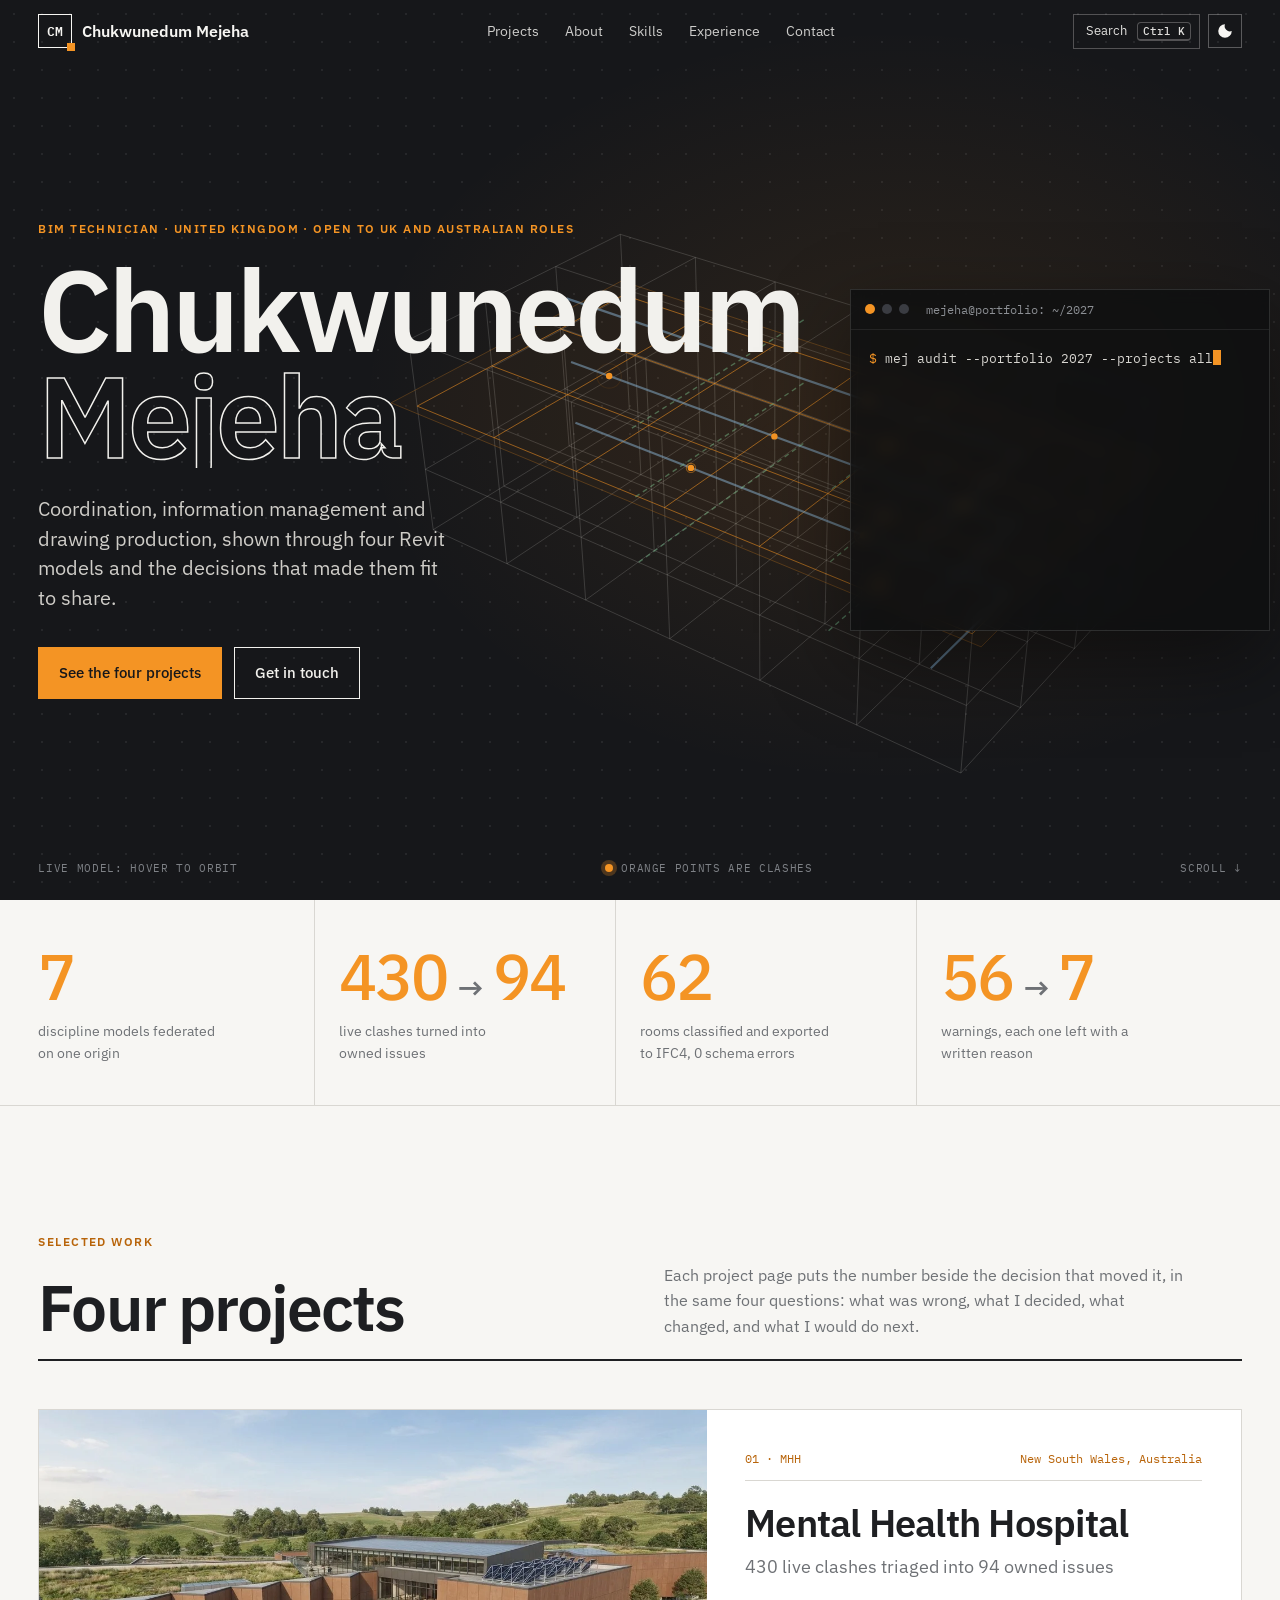
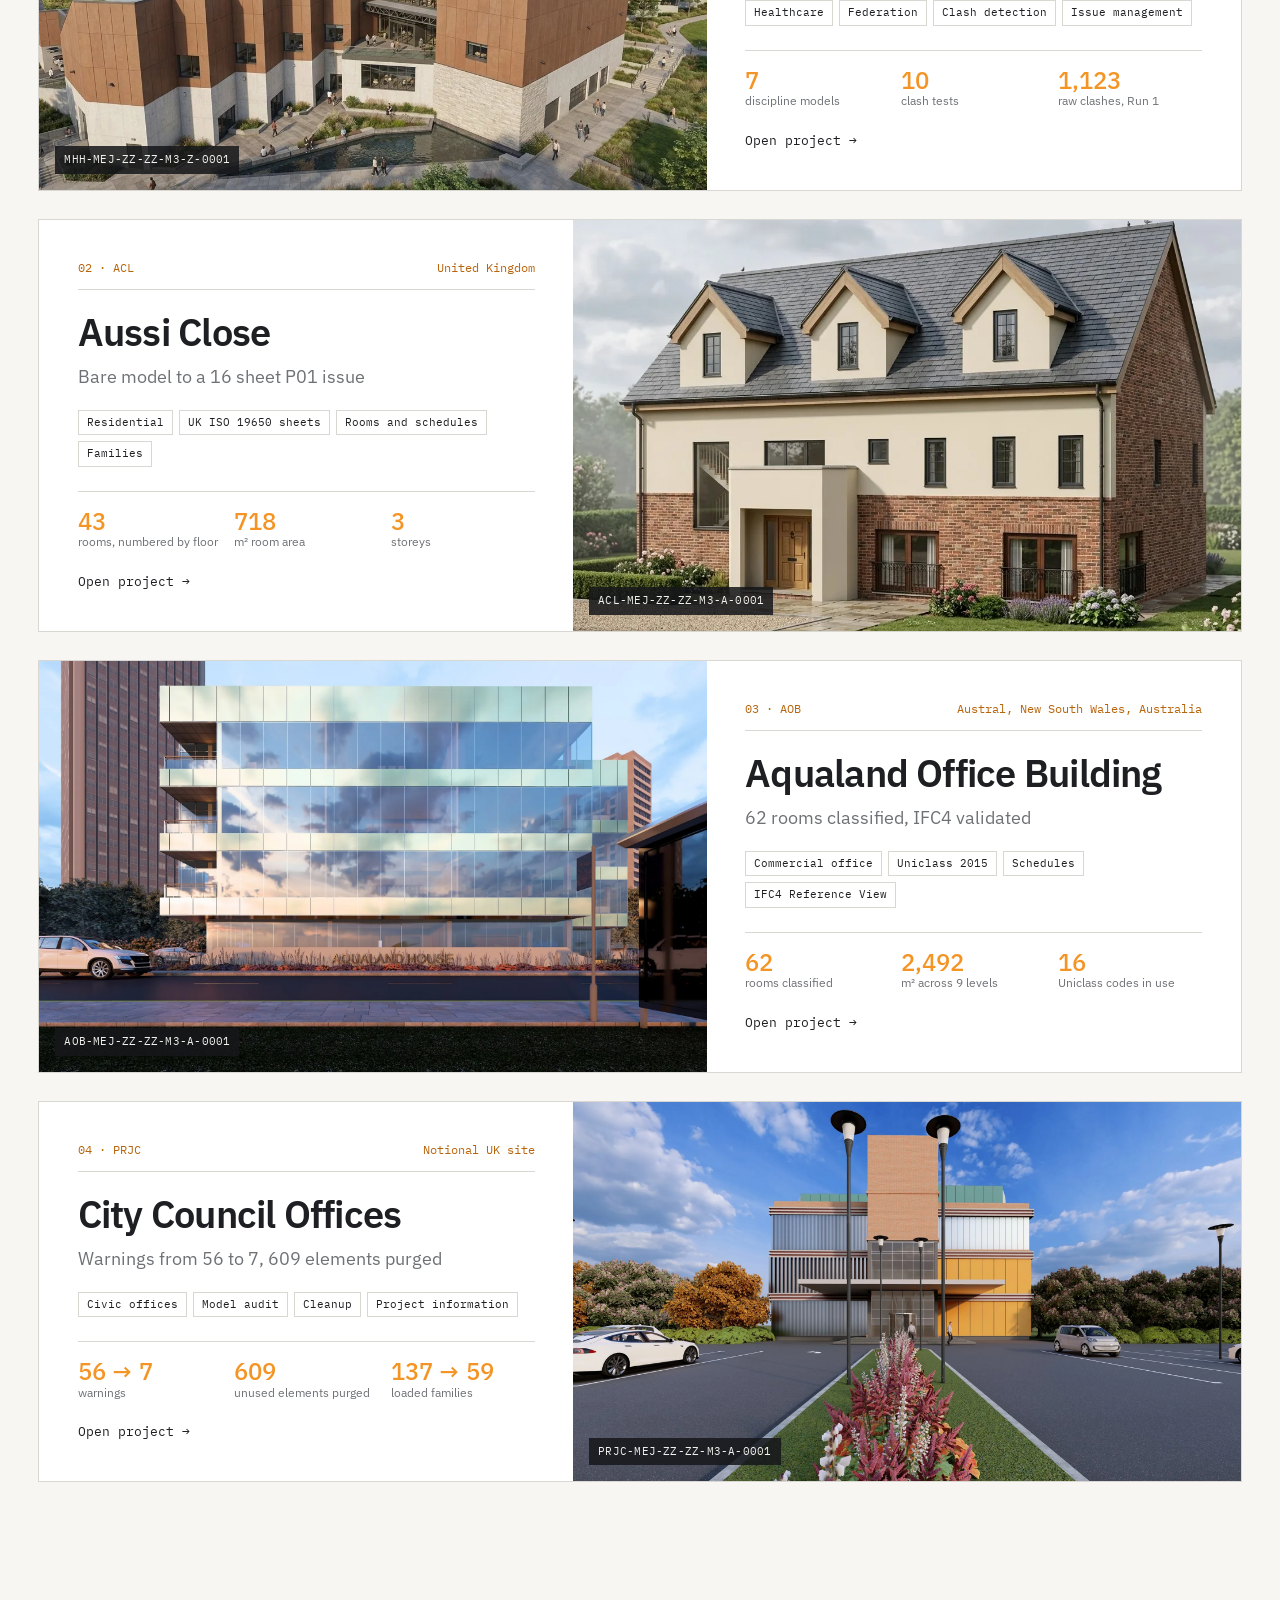
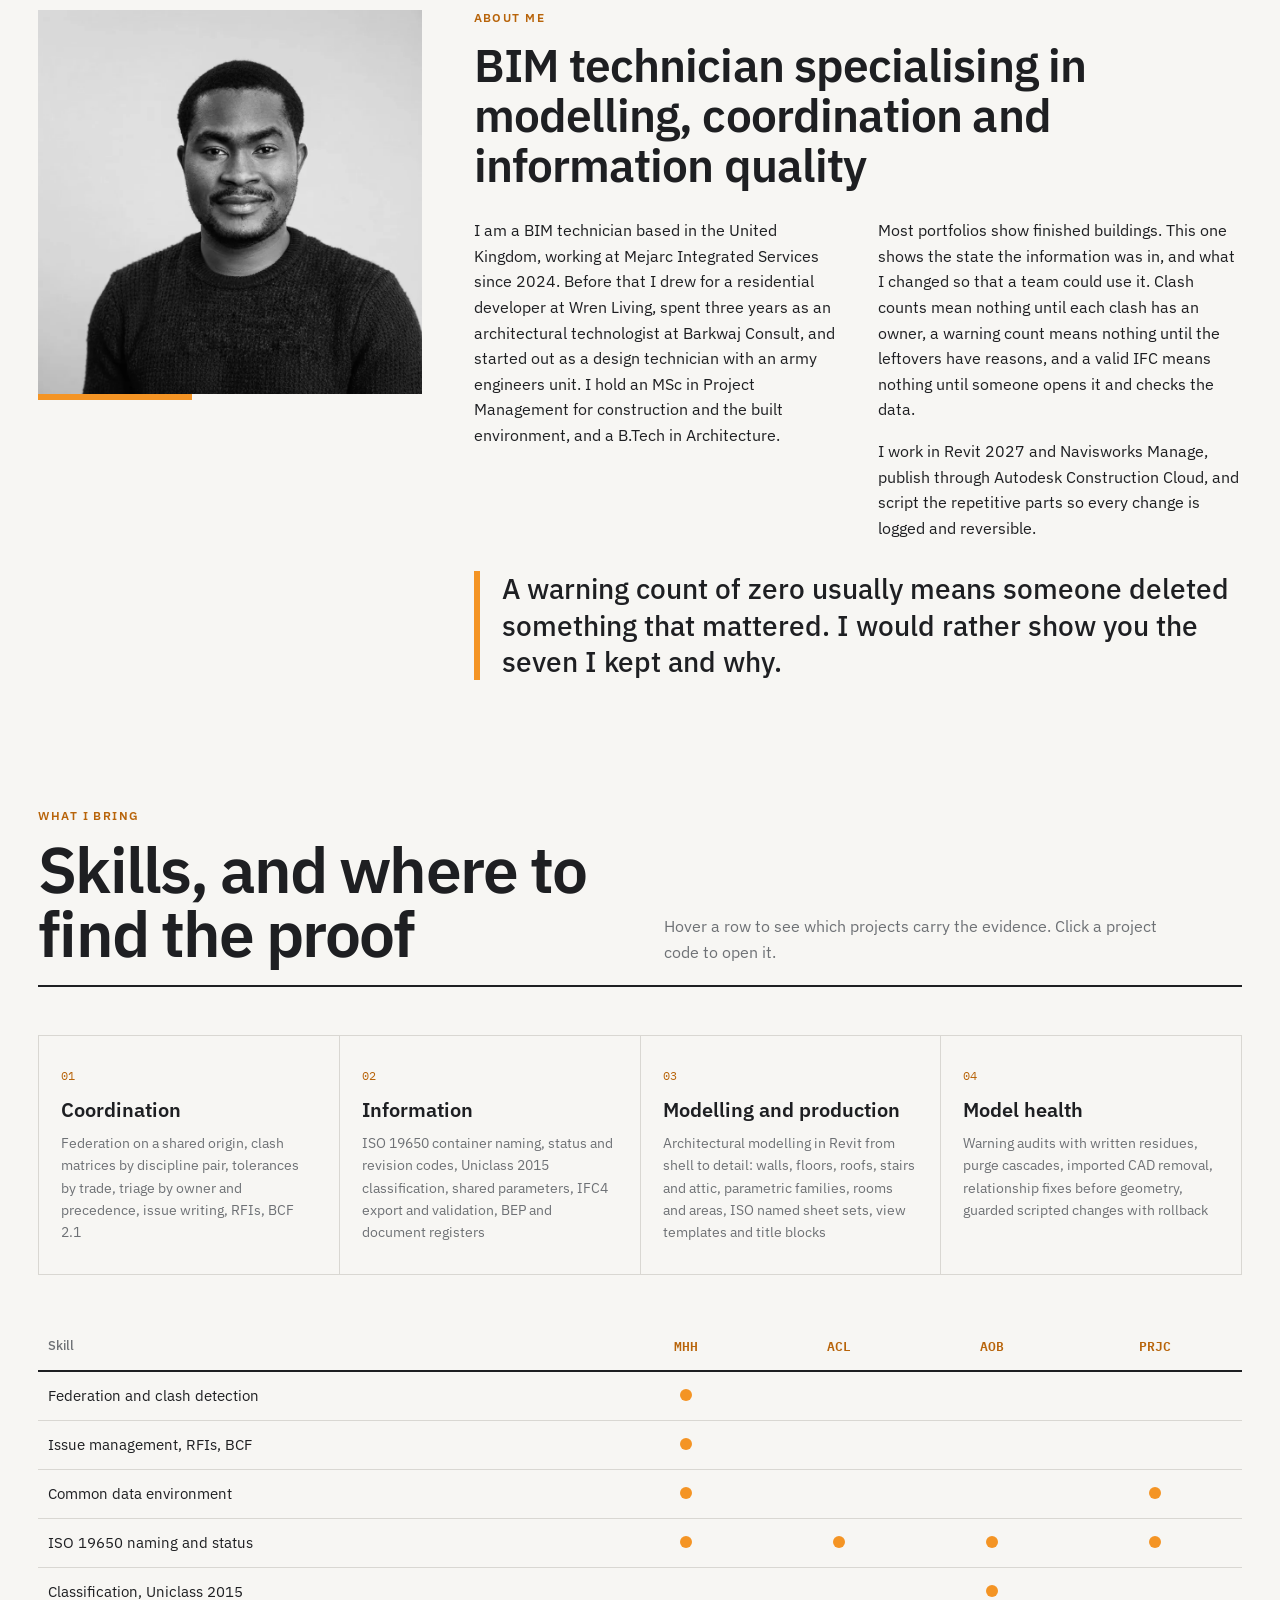
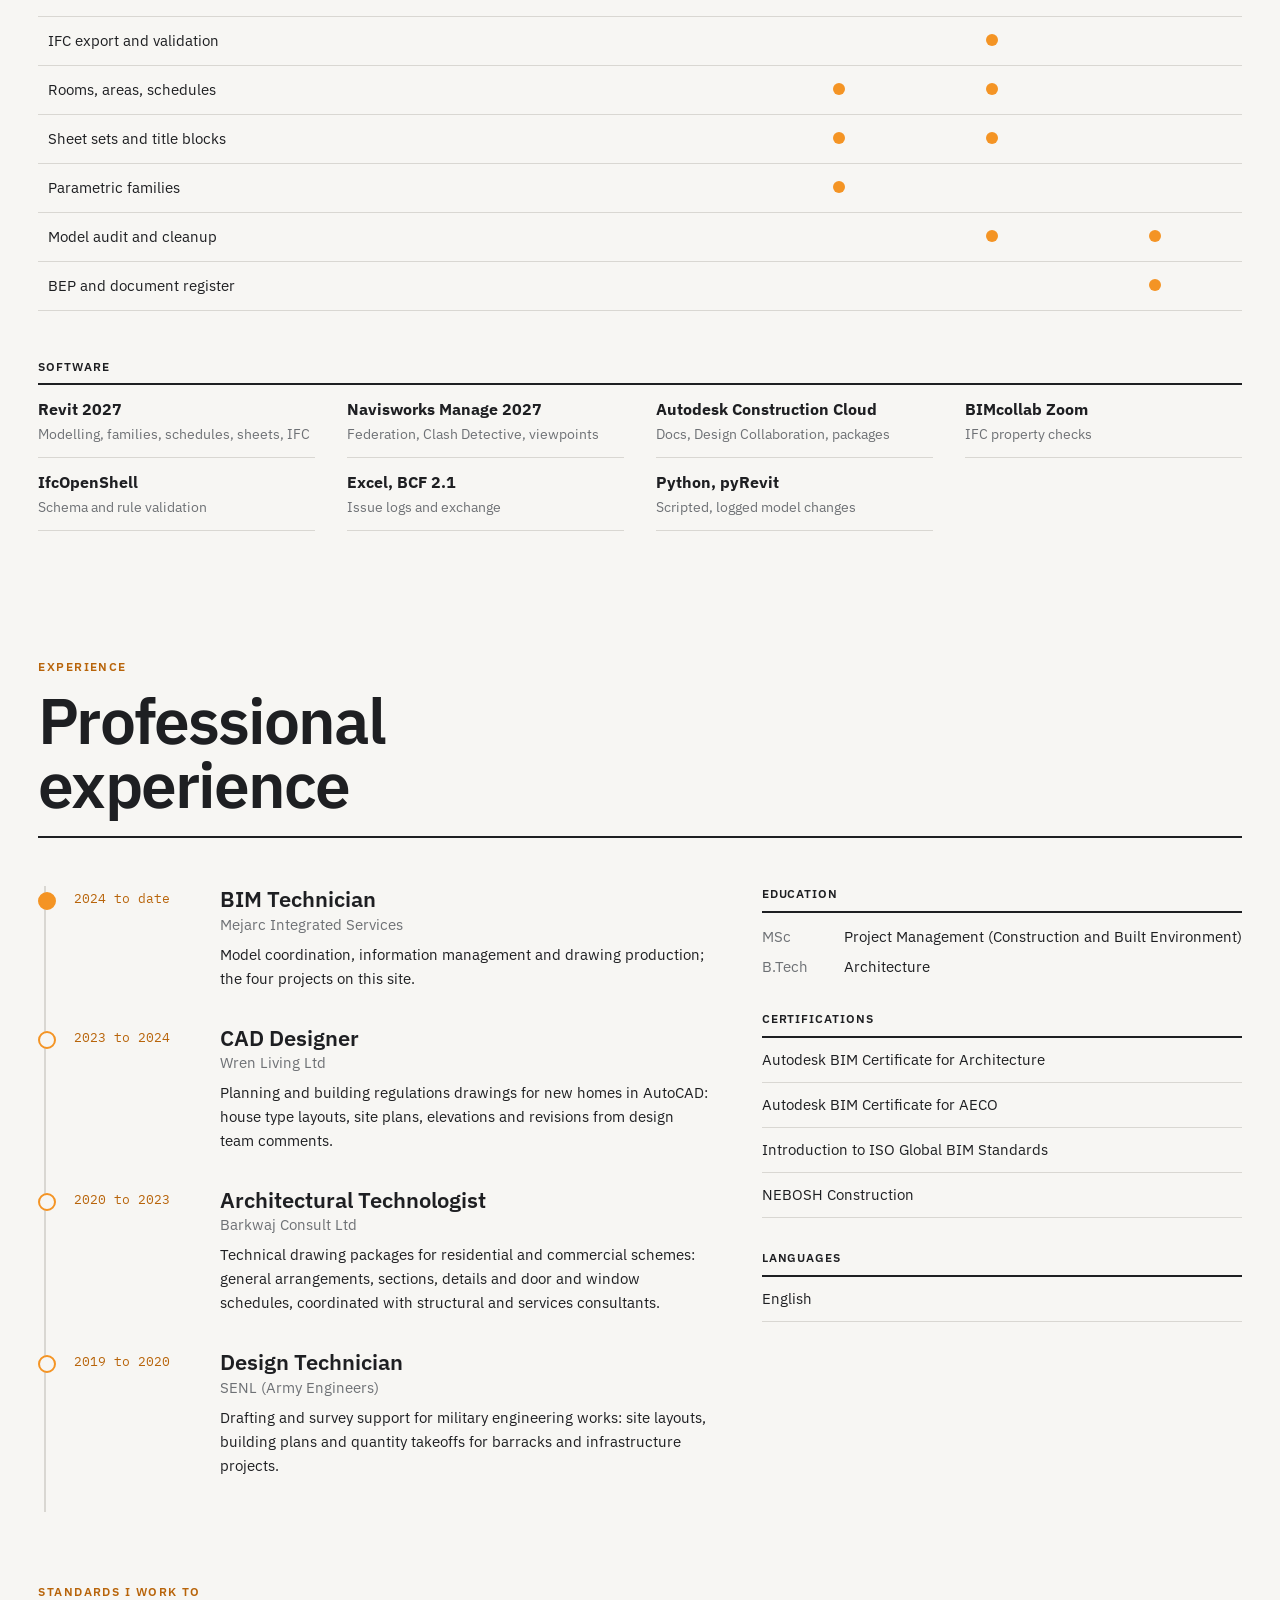
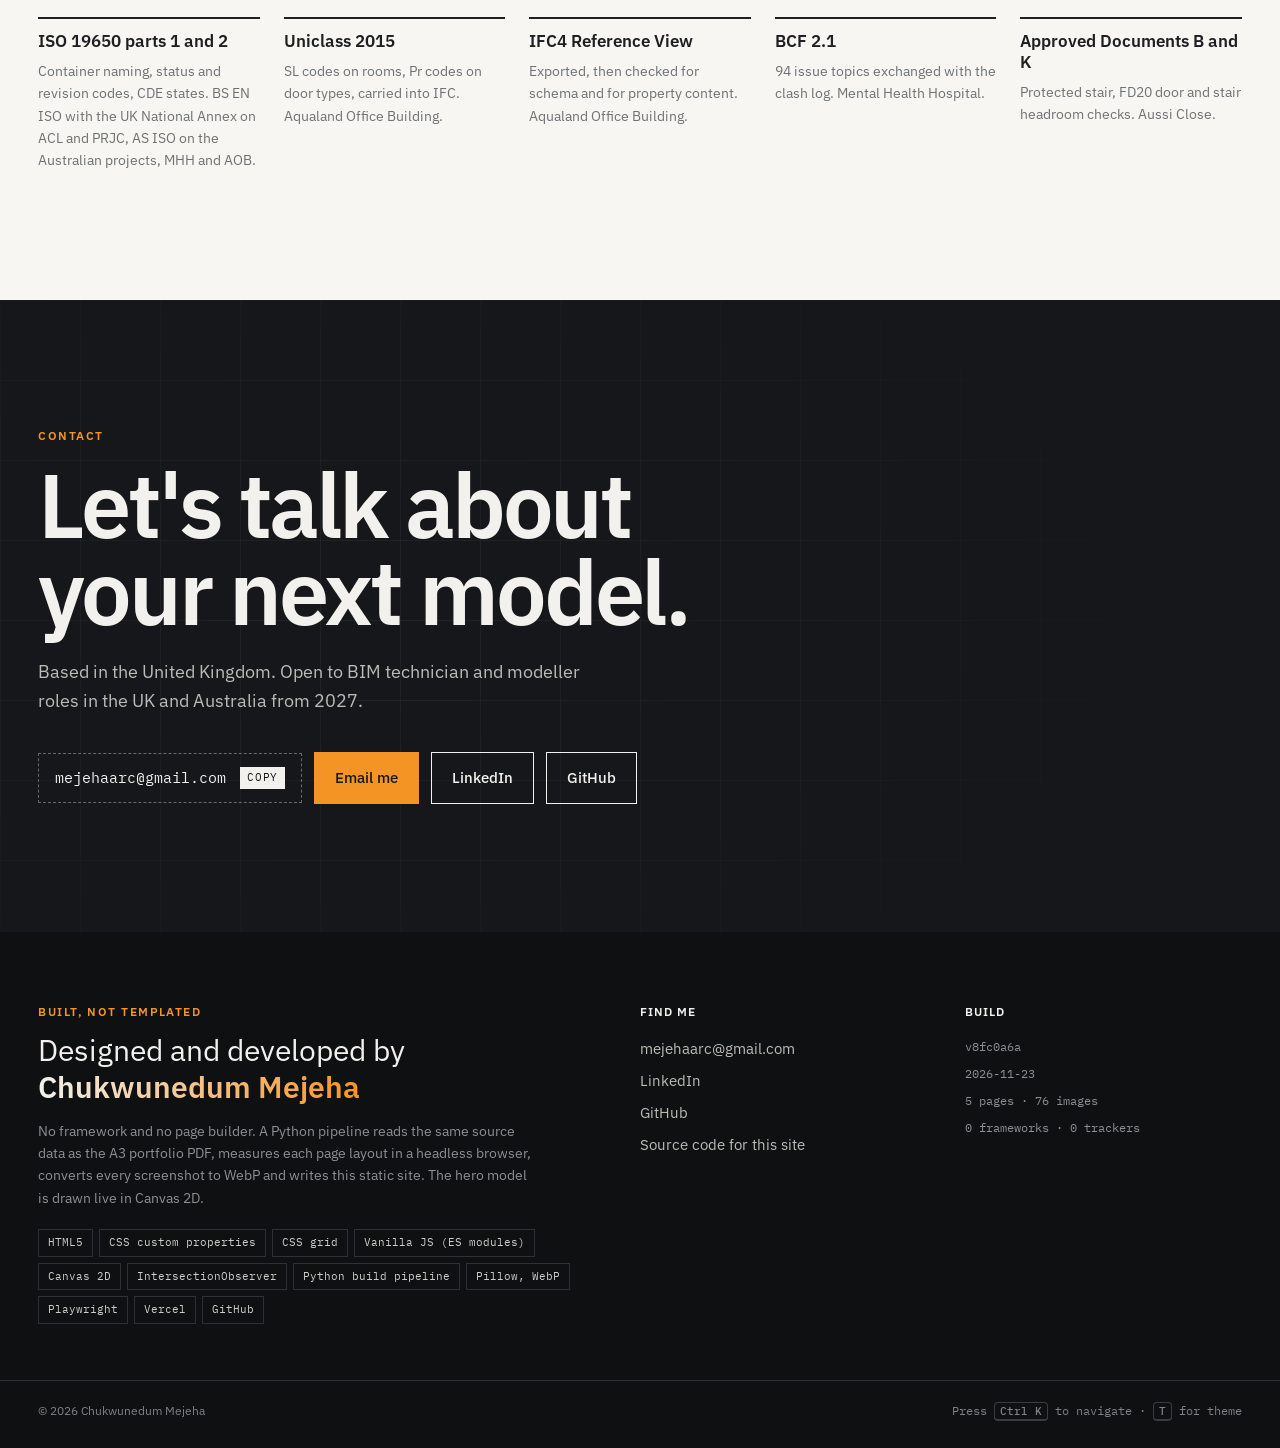
==== commit 43f7c060: "Add descriptions for earlier roles" ====
--- a/index.html
+++ b/index.html
@@ -125,7 +125,7 @@
 <section class="wrap sect" id="experience">
  <div class="sect-h reveal"><div class="kicker">Experience</div><h2>Professional experience</h2></div>
  <div class="xp">
-  <ol class="tl"><li class="reveal"><span class="yr mono">2024 to date</span><div><h3>BIM Technician</h3><div class="co">Mejarc Integrated Services</div><p>Model coordination, information management and drawing production; the four projects on this site.</p></div></li><li class="reveal"><span class="yr mono">2023 to 2024</span><div><h3>CAD Designer</h3><div class="co">Wren Living Ltd</div><p>Drawing production for a residential developer.</p></div></li><li class="reveal"><span class="yr mono">2020 to 2023</span><div><h3>Architectural Technologist</h3><div class="co">Barkwaj Consult Ltd</div></div></li><li class="reveal"><span class="yr mono">2019 to 2020</span><div><h3>Design Technician</h3><div class="co">SENL (Army Engineers)</div></div></li></ol>
+  <ol class="tl"><li class="reveal"><span class="yr mono">2024 to date</span><div><h3>BIM Technician</h3><div class="co">Mejarc Integrated Services</div><p>Model coordination, information management and drawing production; the four projects on this site.</p></div></li><li class="reveal"><span class="yr mono">2023 to 2024</span><div><h3>CAD Designer</h3><div class="co">Wren Living Ltd</div><p>Planning and building regulations drawings for new homes in AutoCAD: house type layouts, site plans, elevations and revisions from design team comments.</p></div></li><li class="reveal"><span class="yr mono">2020 to 2023</span><div><h3>Architectural Technologist</h3><div class="co">Barkwaj Consult Ltd</div><p>Technical drawing packages for residential and commercial schemes: general arrangements, sections, details and door and window schedules, coordinated with structural and services consultants.</p></div></li><li class="reveal"><span class="yr mono">2019 to 2020</span><div><h3>Design Technician</h3><div class="co">SENL (Army Engineers)</div><p>Drafting and survey support for military engineering works: site layouts, building plans and quantity takeoffs for barracks and infrastructure projects.</p></div></li></ol>
   <div class="xp-side">
    <div class="reveal"><div class="sec">Education</div><dl class="ct2"><dt>MSc</dt><dd>Project Management (Construction and Built Environment)</dd><dt>B.Tech</dt><dd>Architecture</dd></dl></div>
    <div class="reveal"><div class="sec">Certifications</div><ul class="cl"><li>Autodesk BIM Certificate for Architecture</li><li>Autodesk BIM Certificate for AECO</li><li>Introduction to ISO Global BIM Standards</li><li>NEBOSH Construction</li></ul></div>
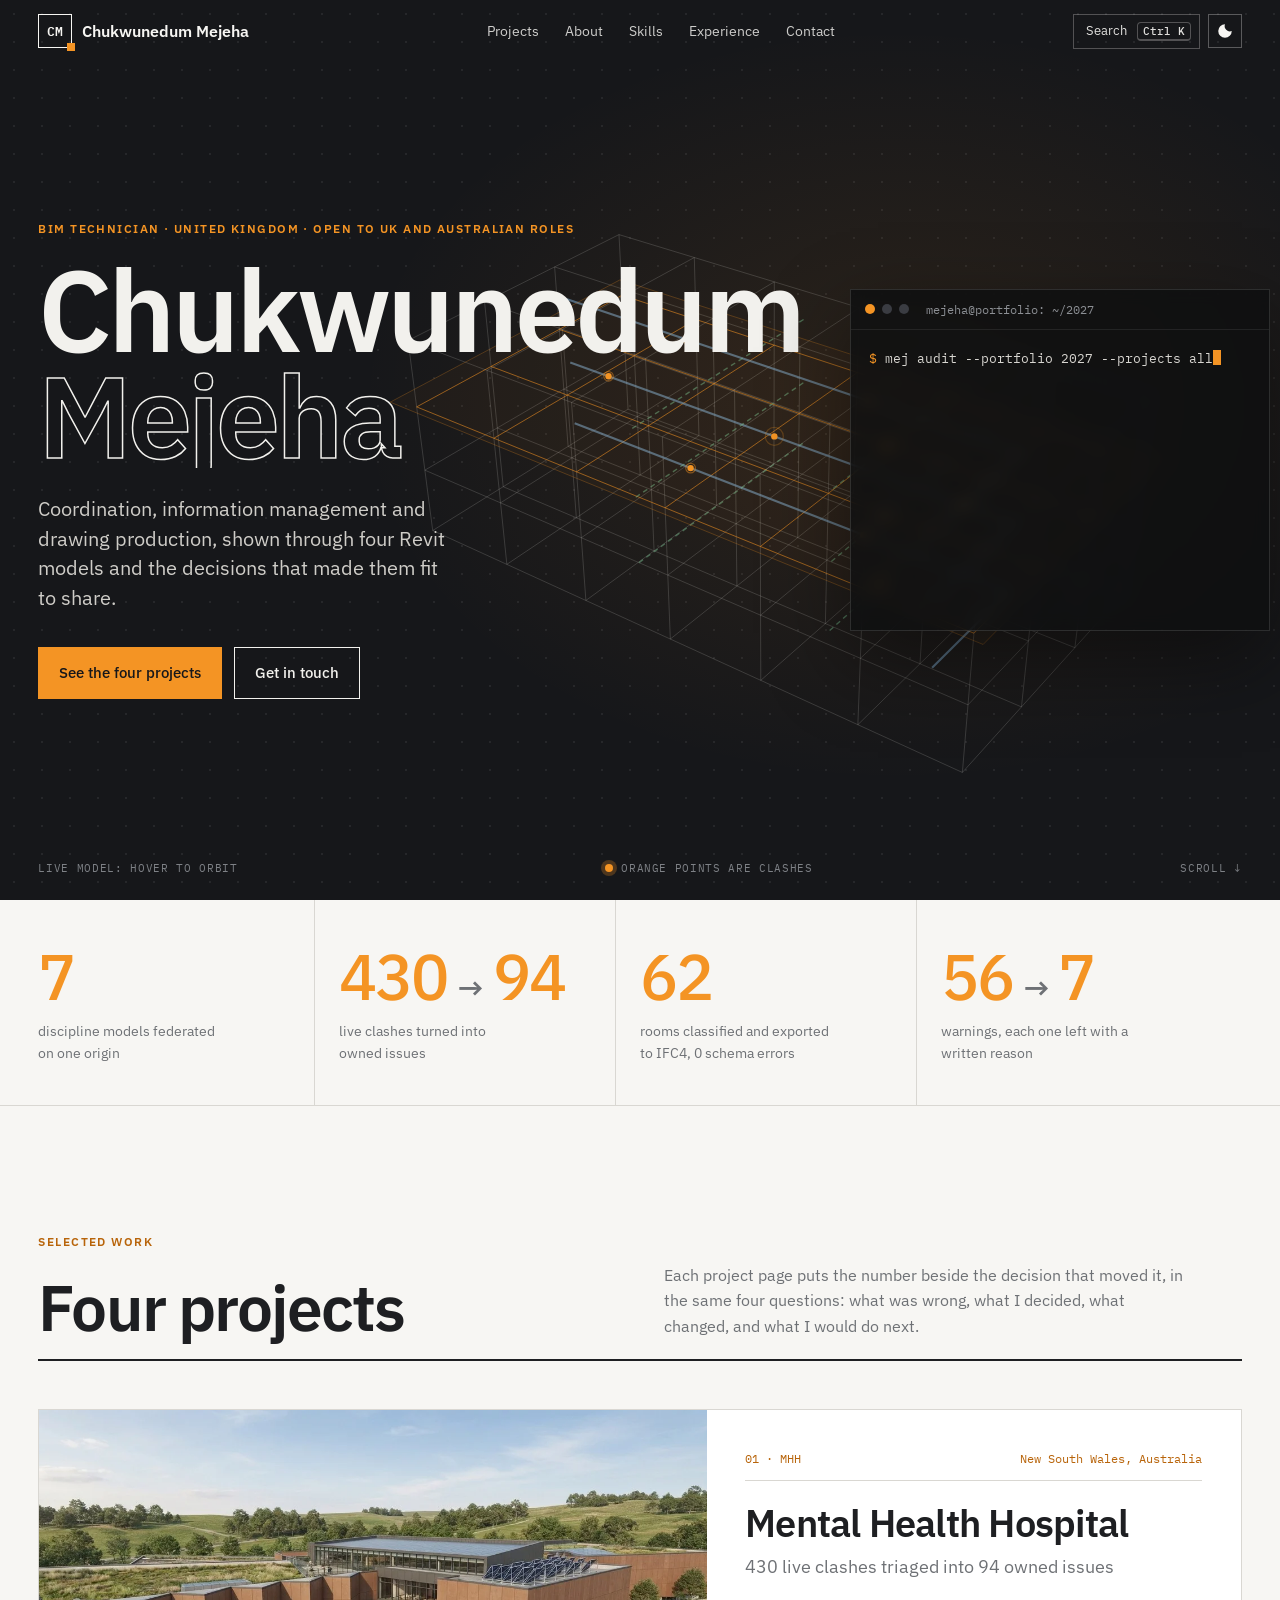
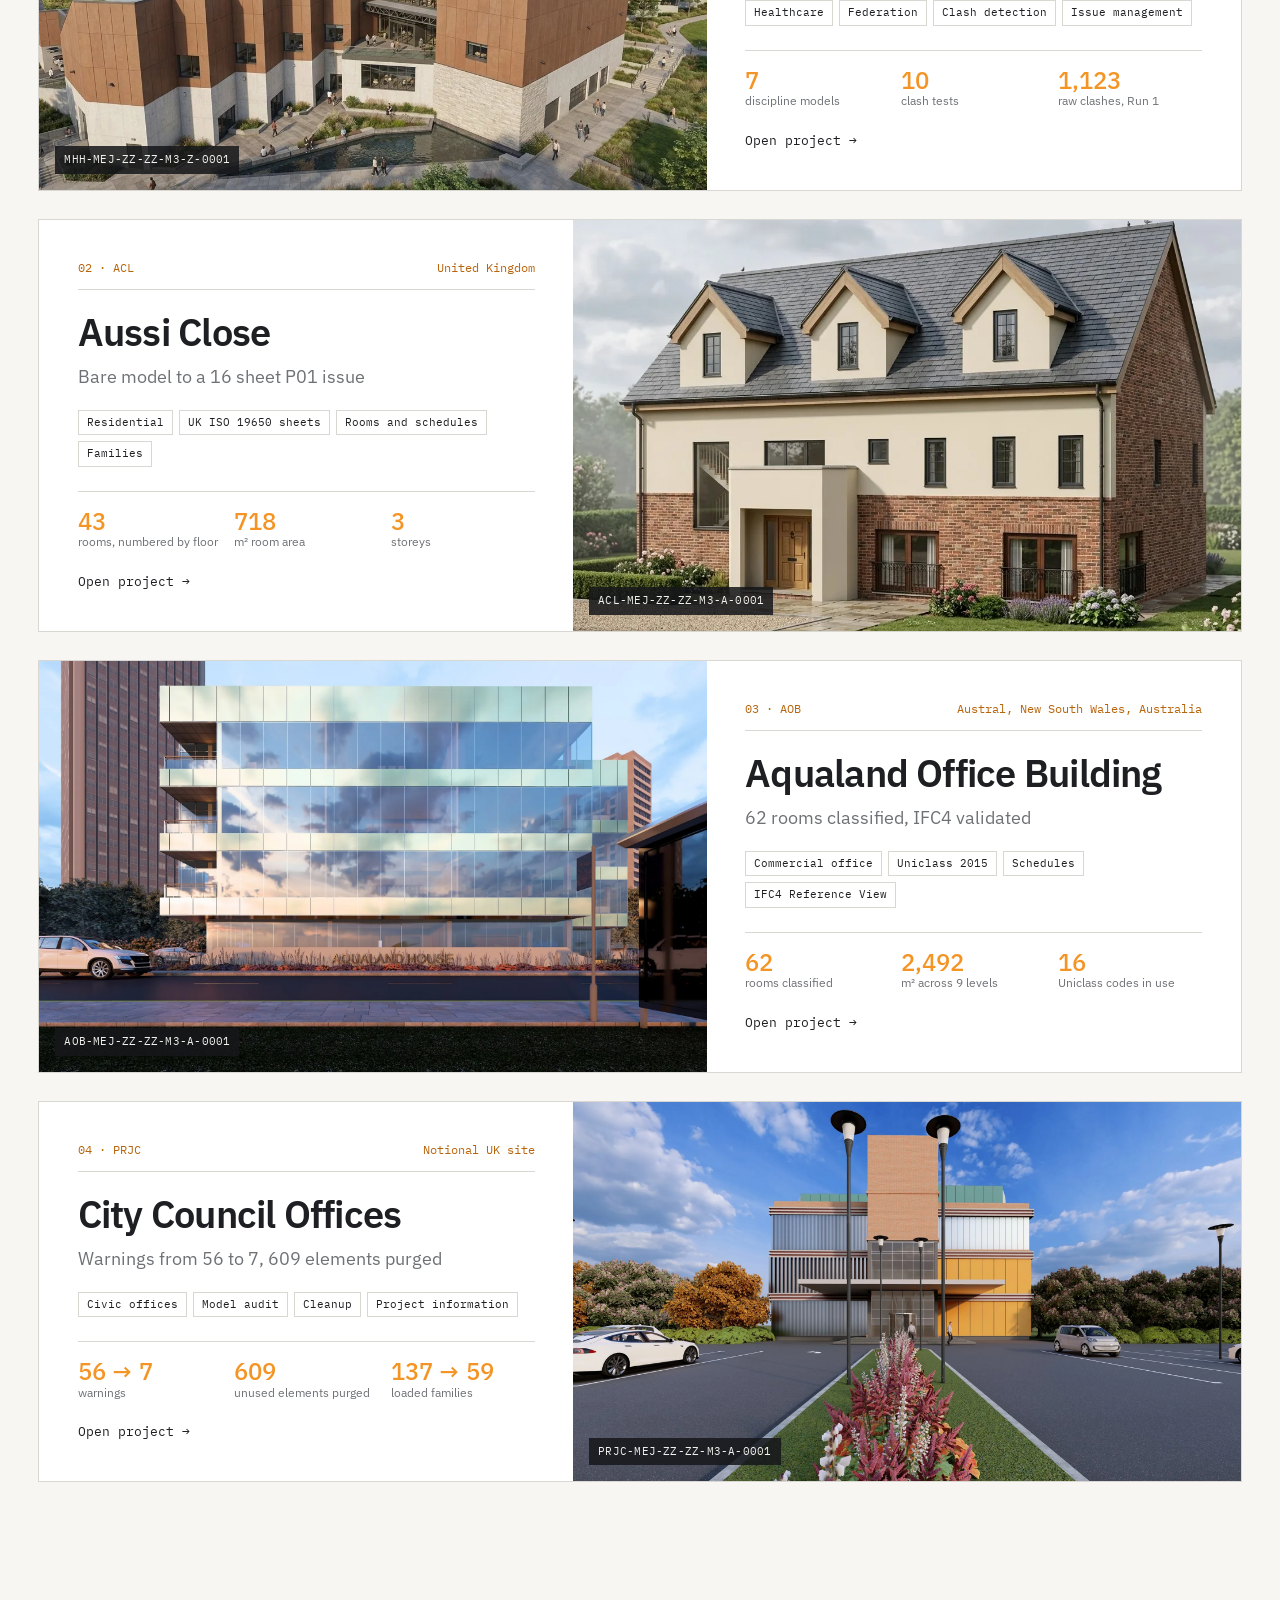
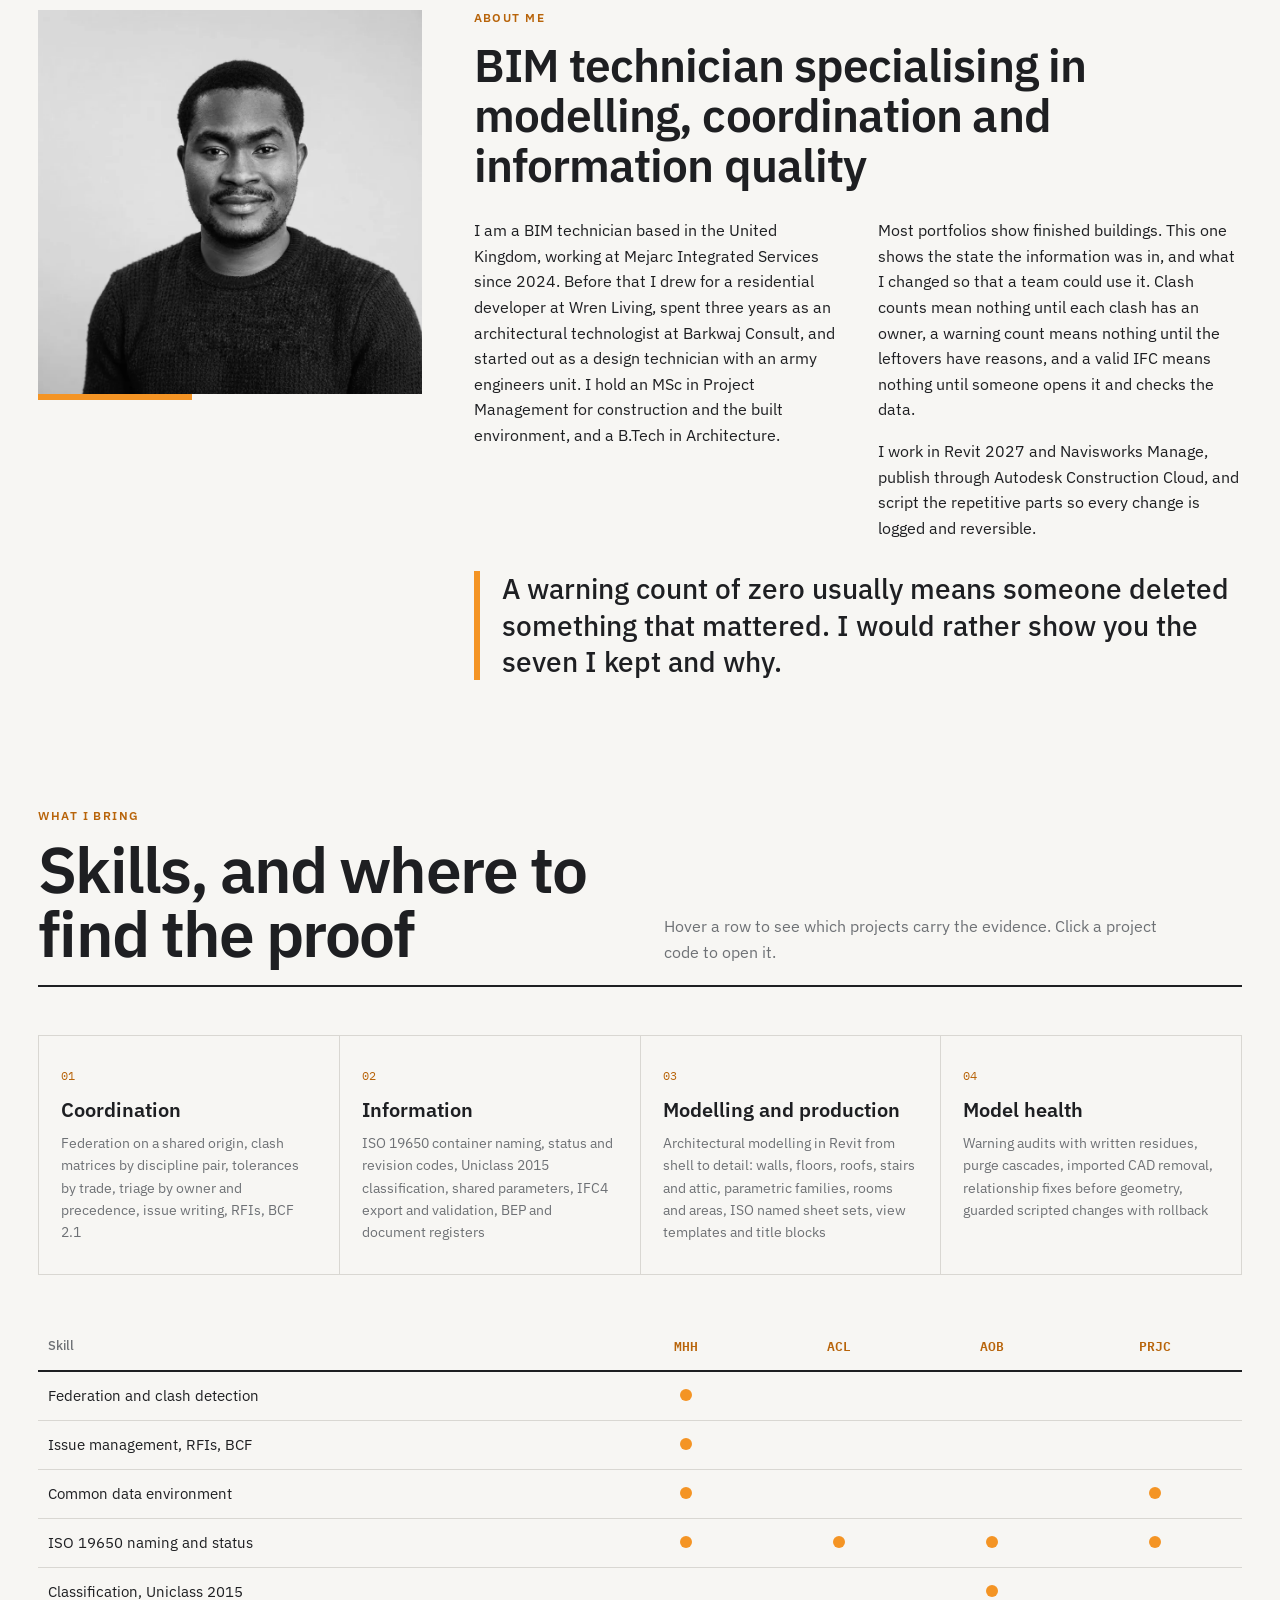
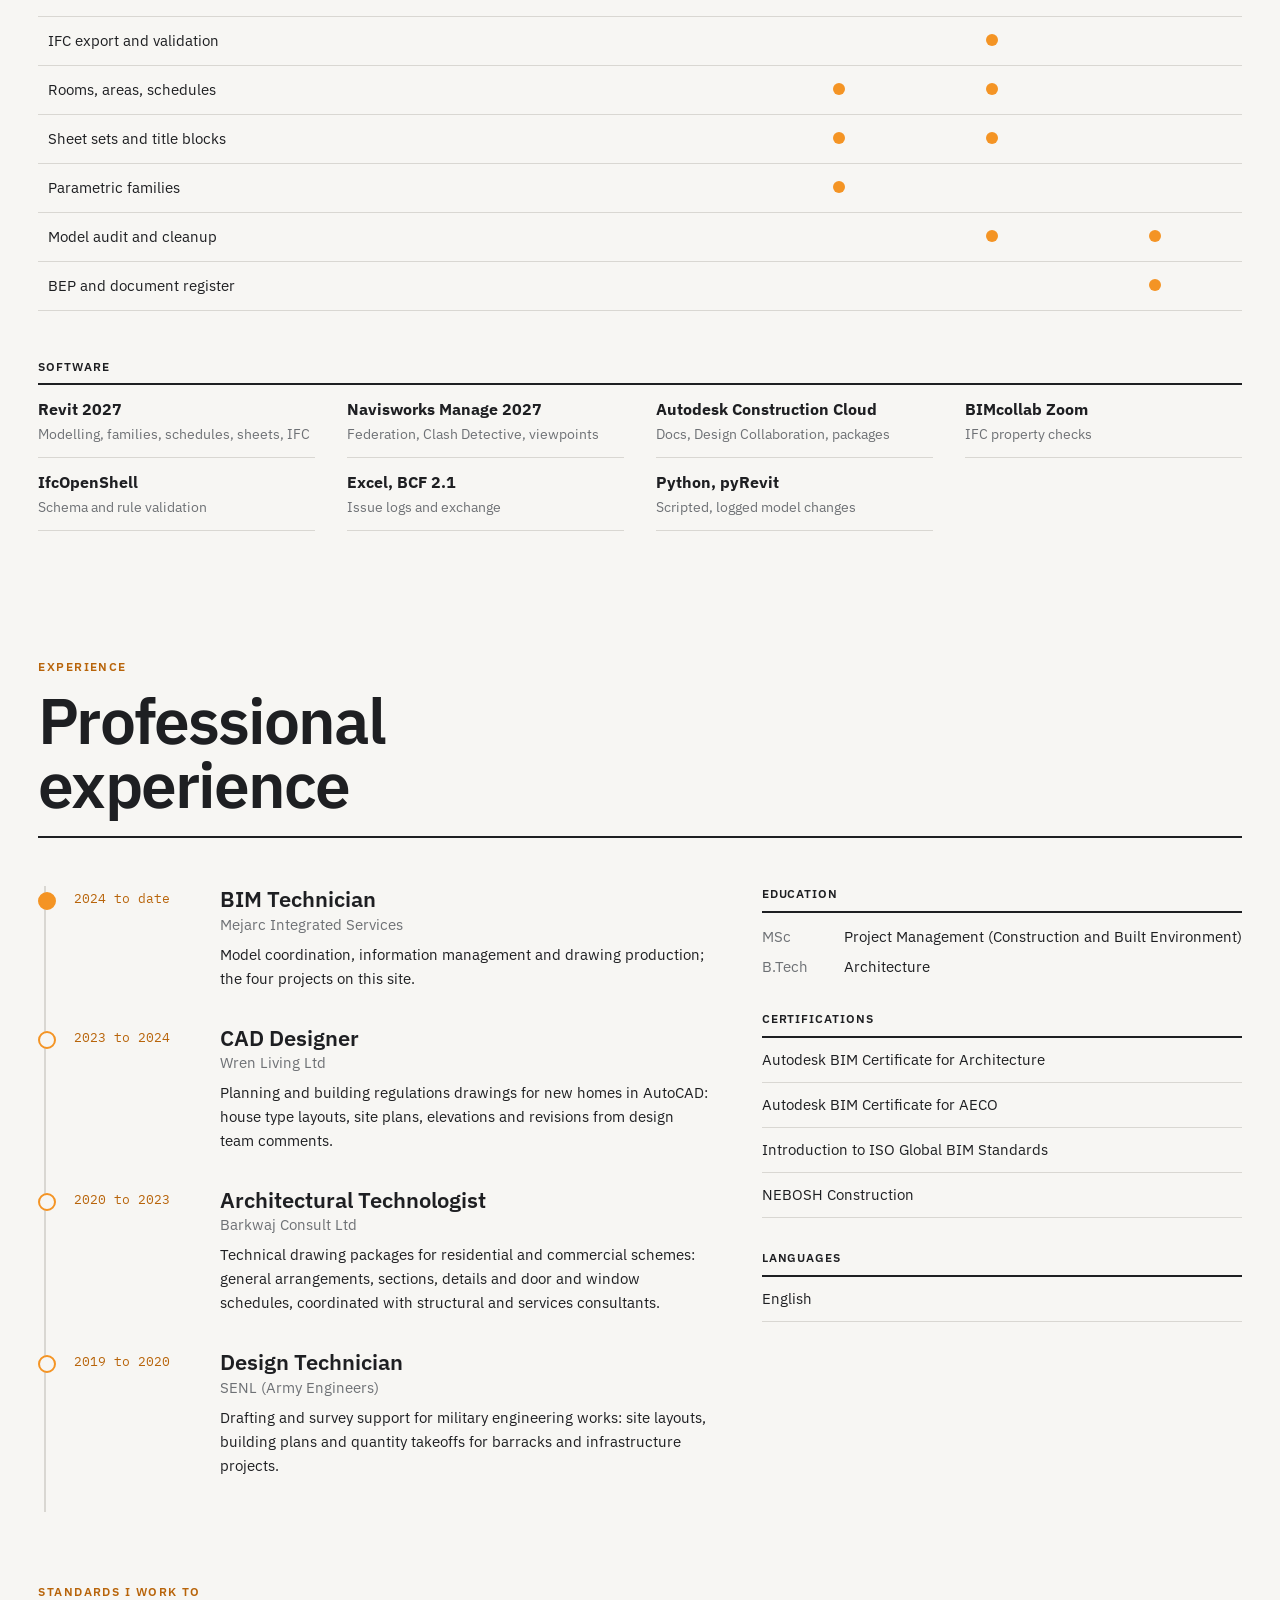
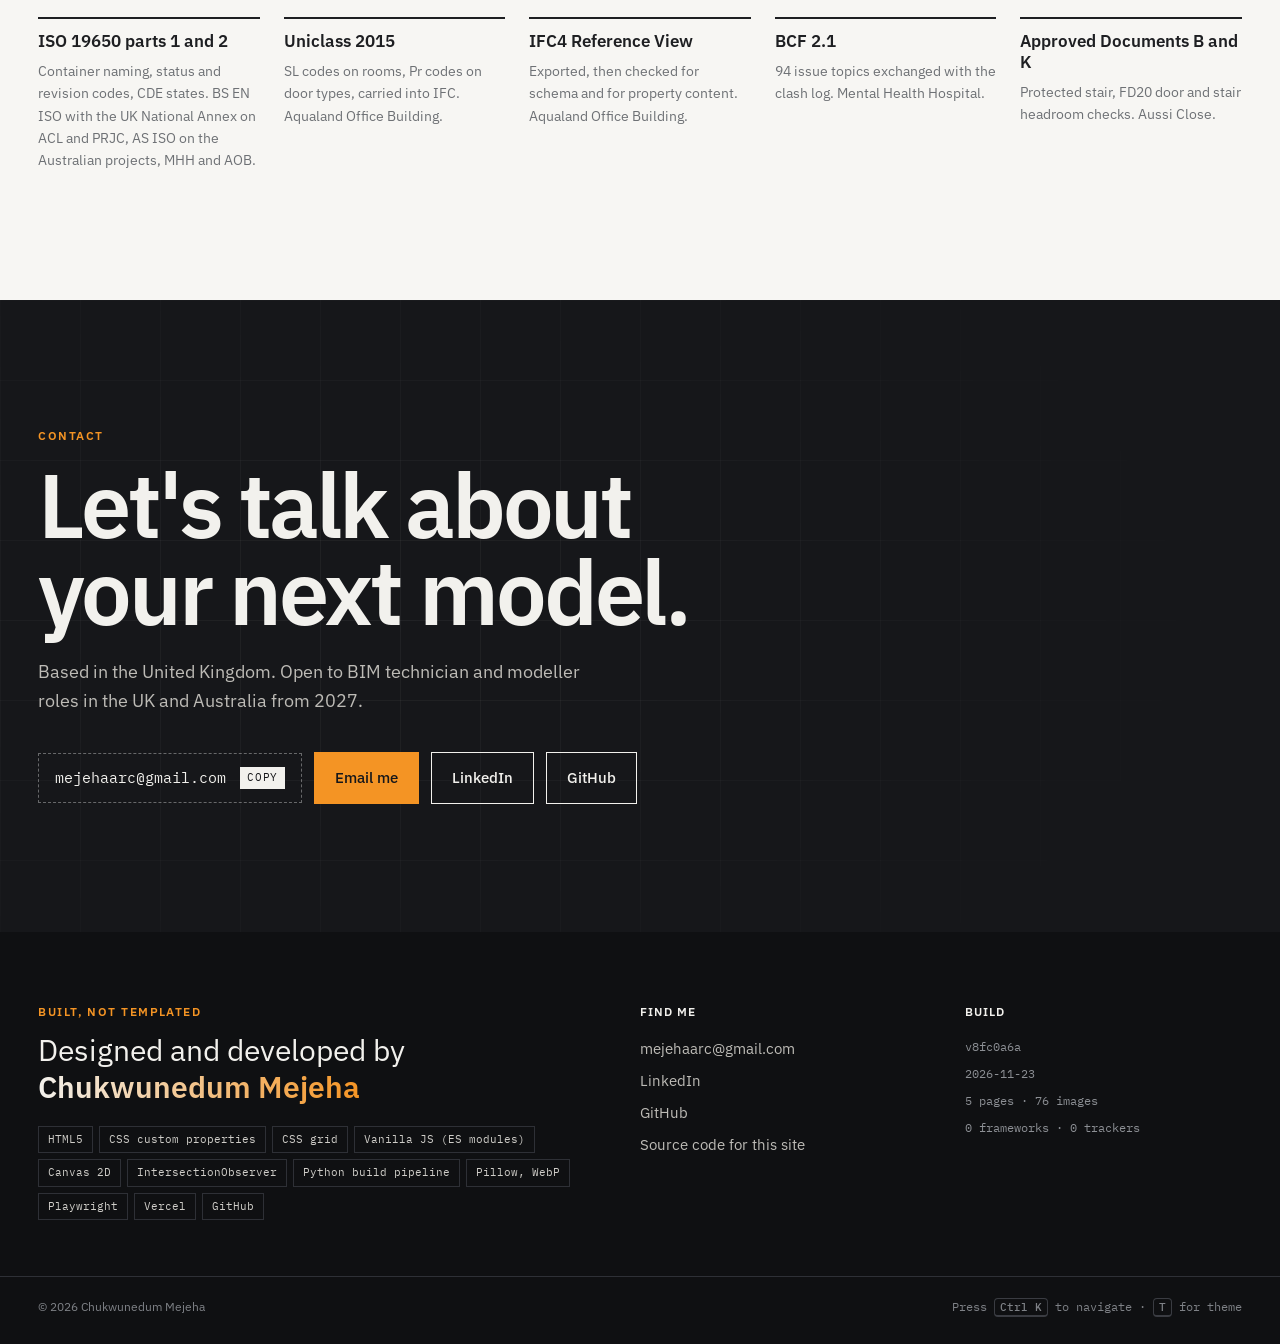
==== commit c5c1af1c: "Remove build description paragraph from footer" ====
--- a/index.html
+++ b/index.html
@@ -154,7 +154,6 @@
   <div>
    <div class="kicker">Built, not templated</div>
    <p class="fbig">Designed and developed by <b>Chukwunedum Mejeha</b></p>
-   <p class="fsmall">No framework and no page builder. A Python pipeline reads the same source data as the A3 portfolio PDF, measures each page layout in a headless browser, converts every screenshot to WebP and writes this static site. The hero model is drawn live in Canvas 2D.</p>
    <ul class="chips mono"><li>HTML5</li><li>CSS custom properties</li><li>CSS grid</li><li>Vanilla JS (ES modules)</li><li>Canvas 2D</li><li>IntersectionObserver</li><li>Python build pipeline</li><li>Pillow, WebP</li><li>Playwright</li><li>Vercel</li><li>GitHub</li></ul>
   </div>
   <div class="fcol">
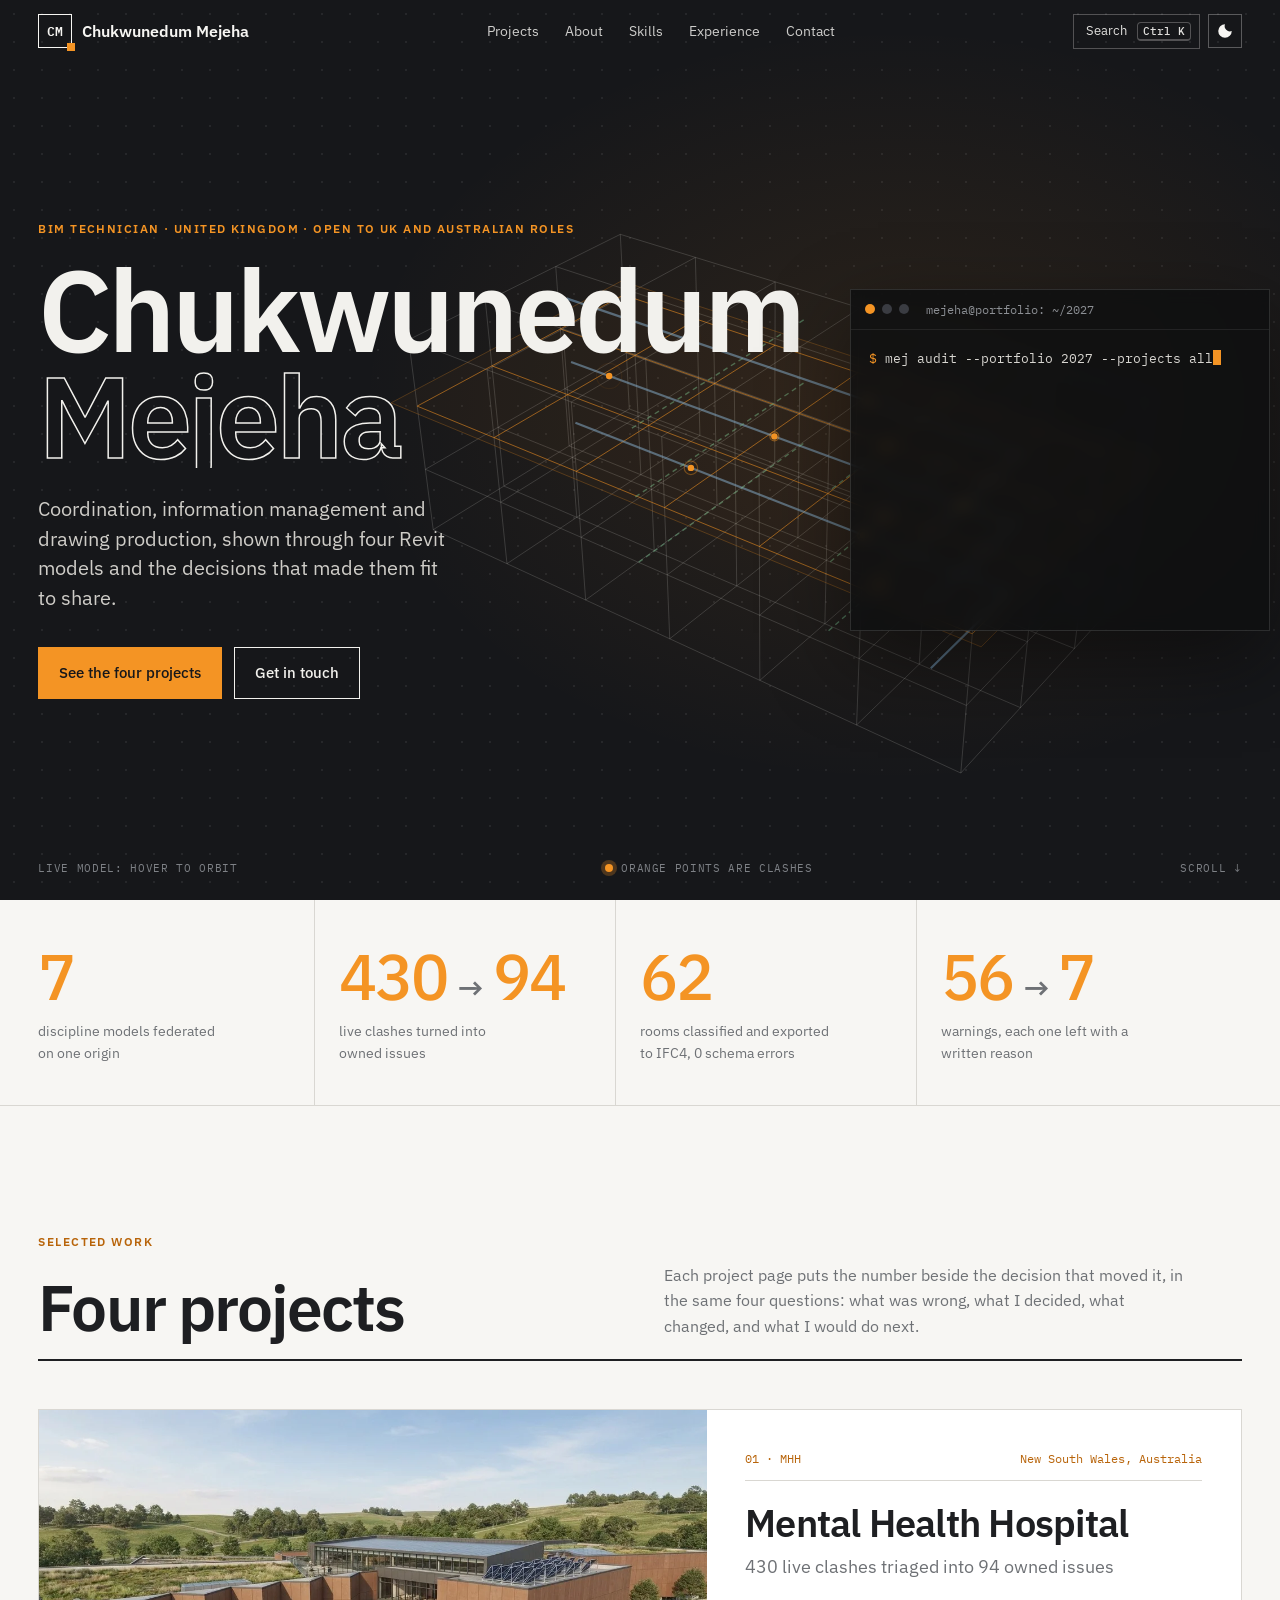
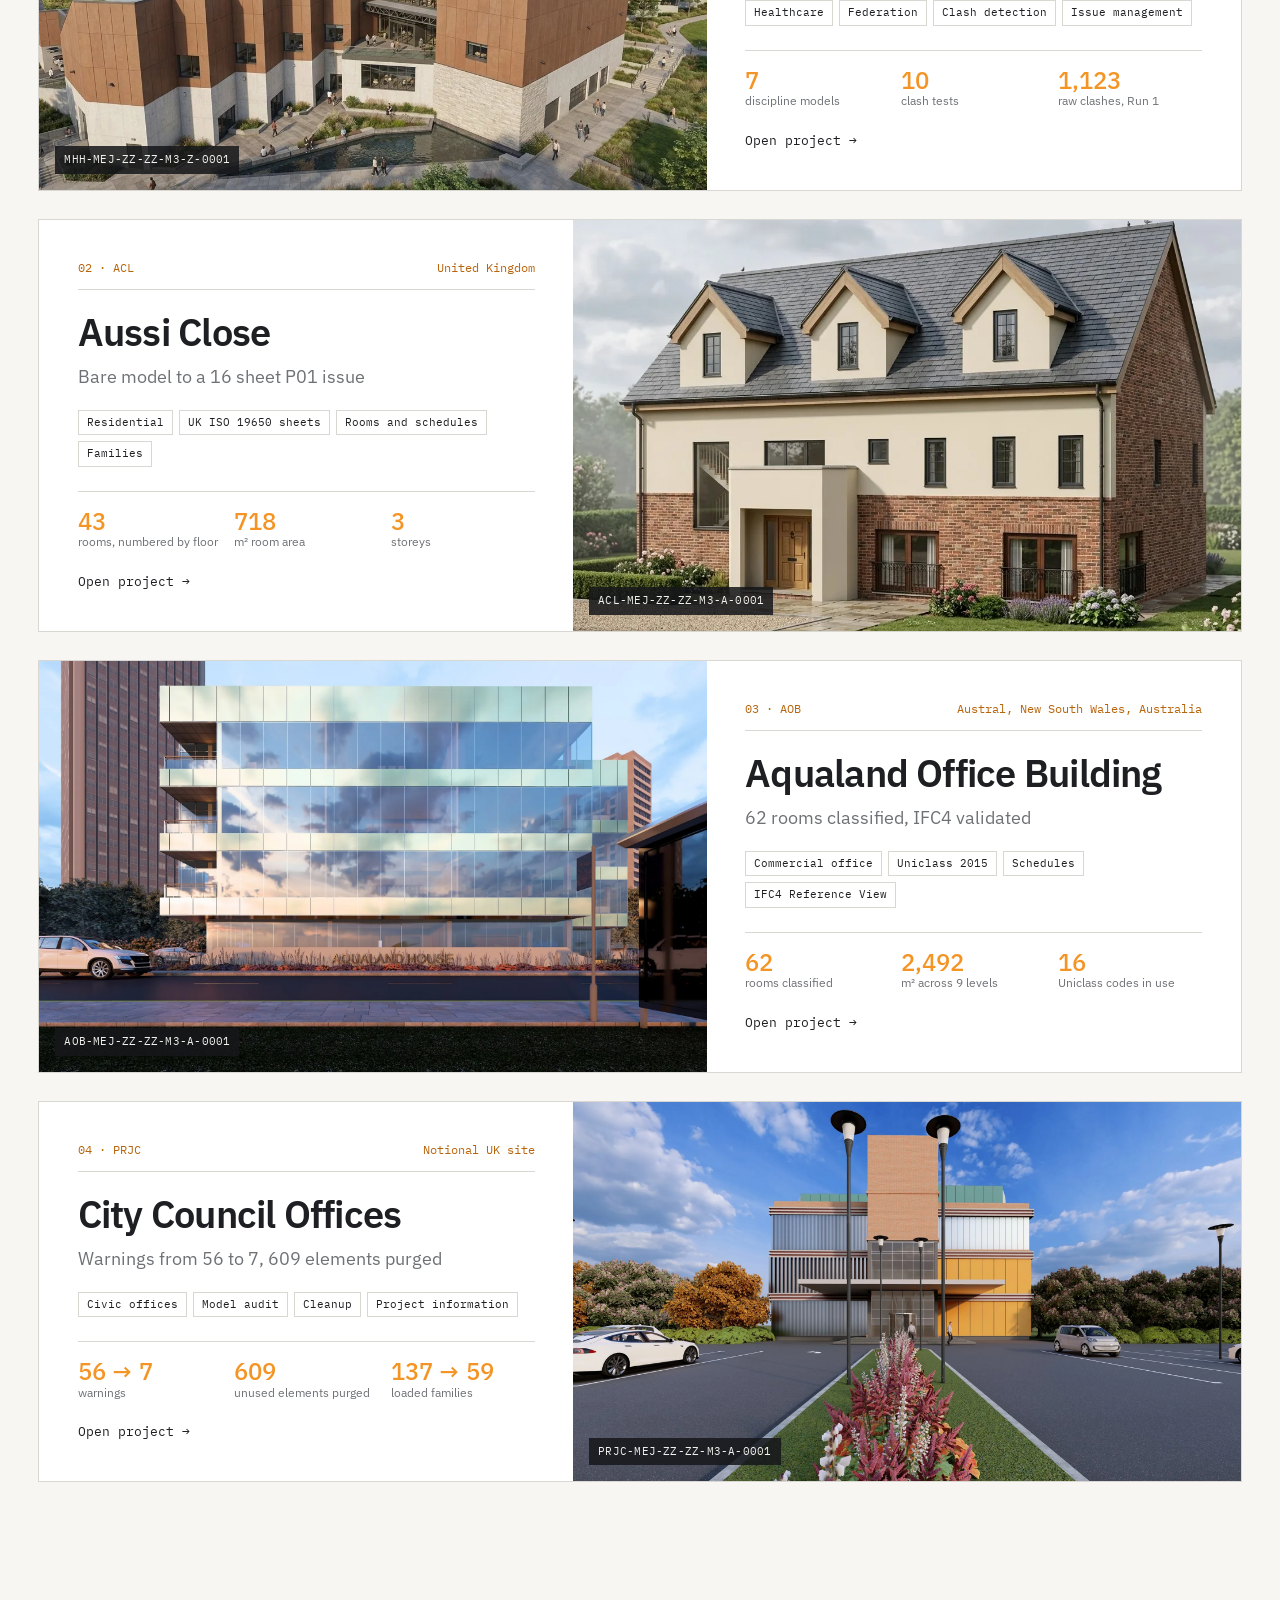
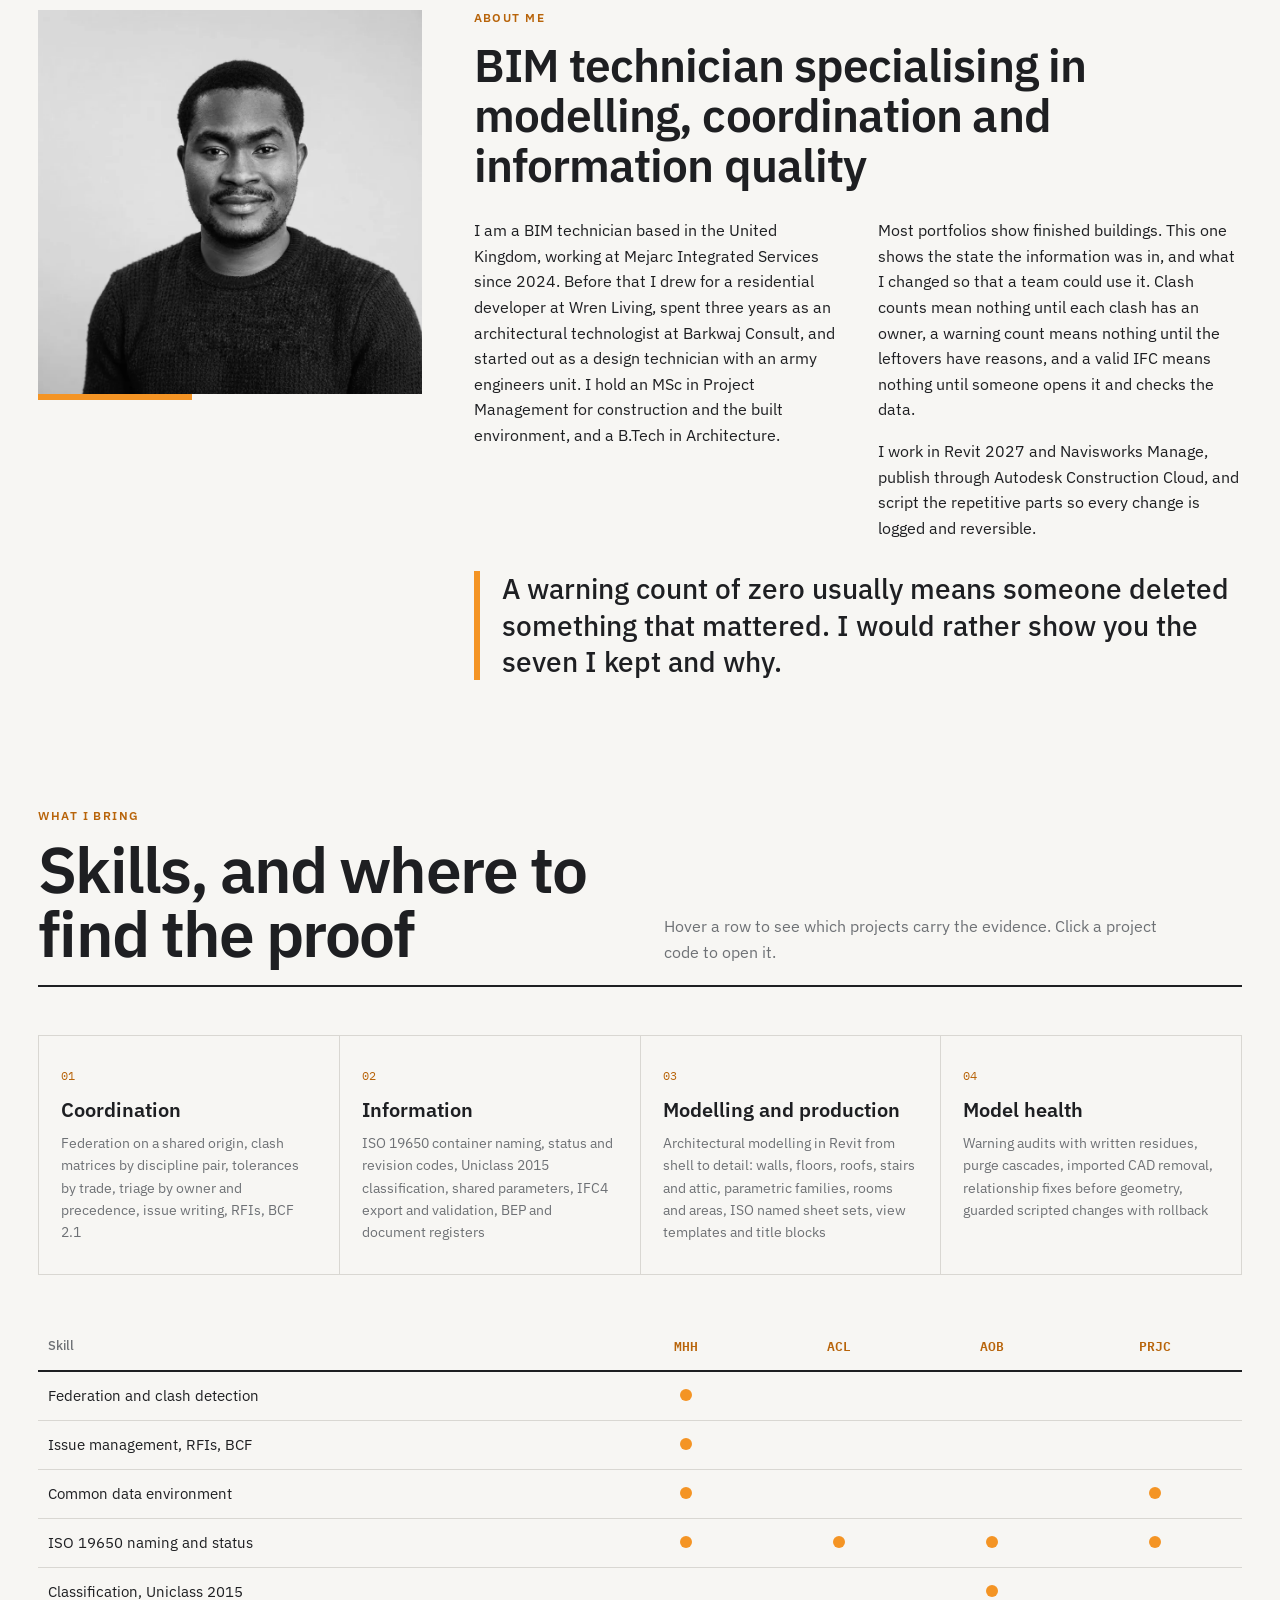
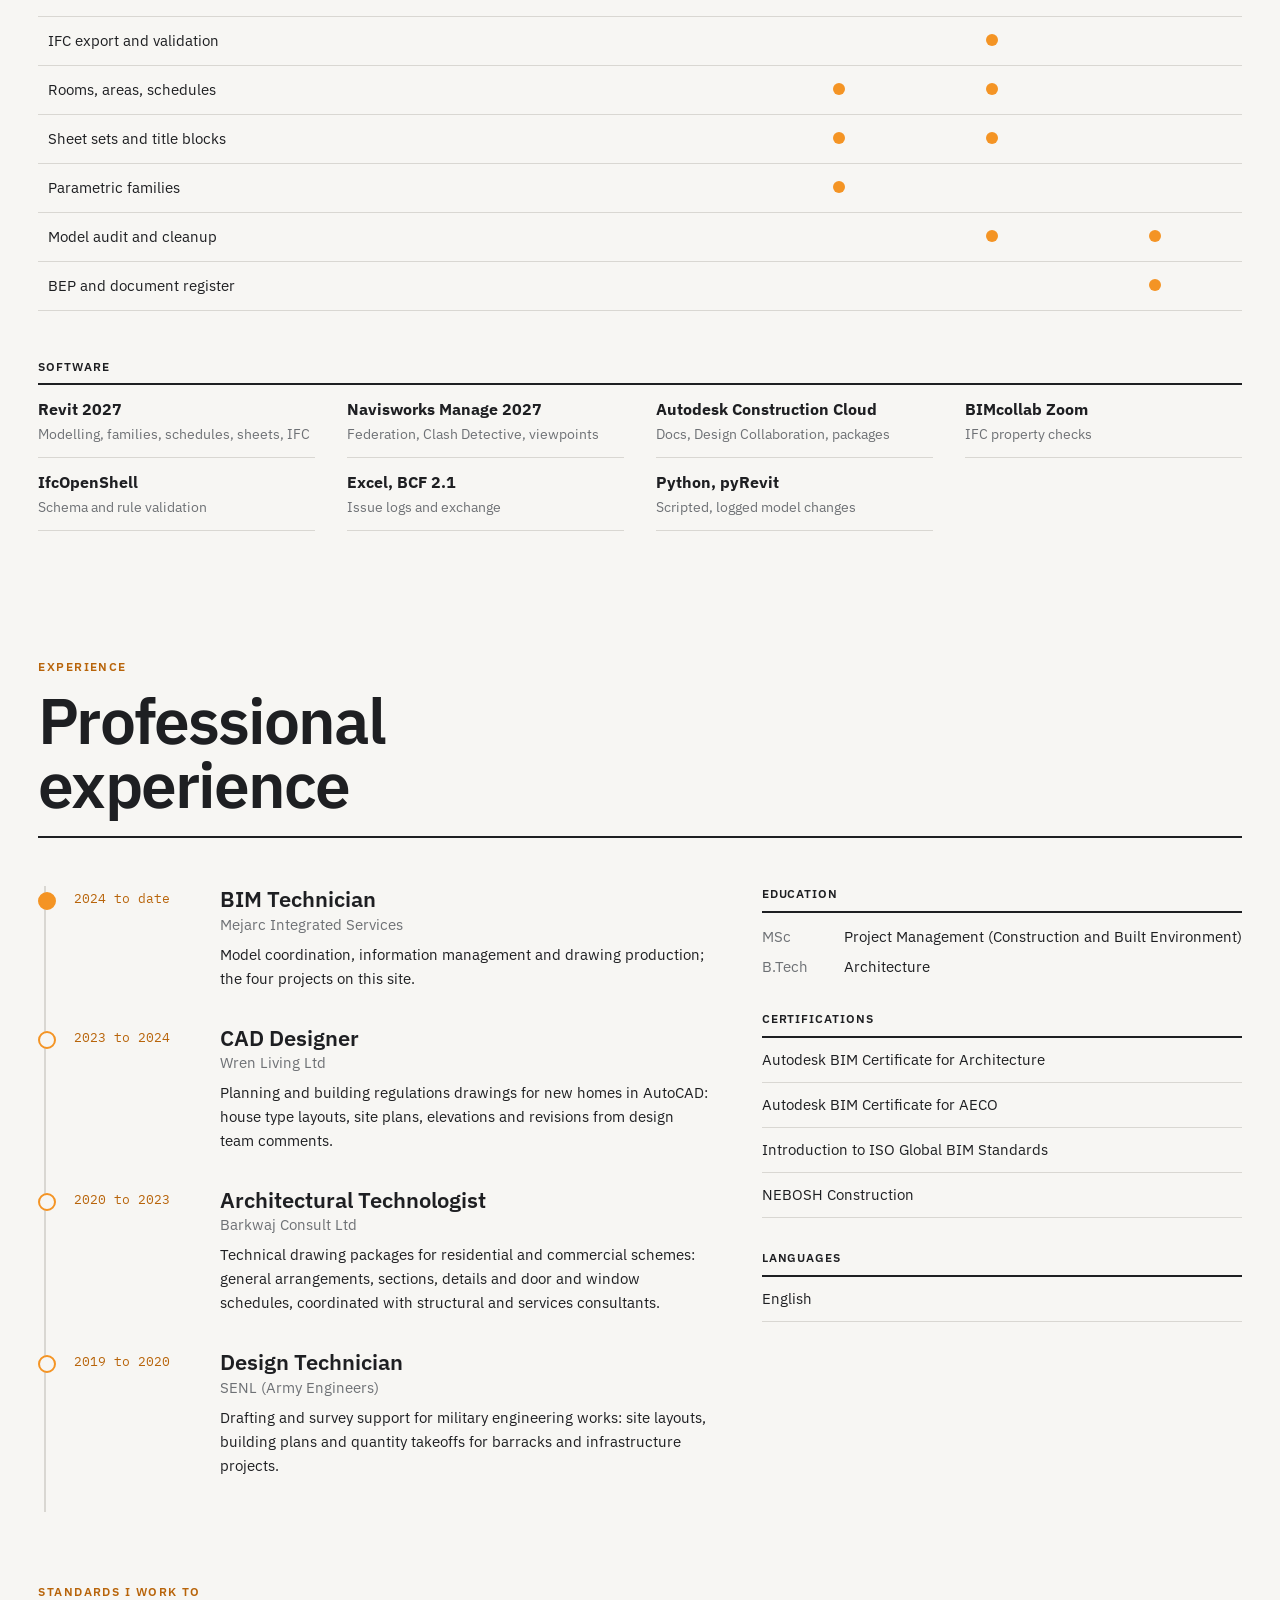
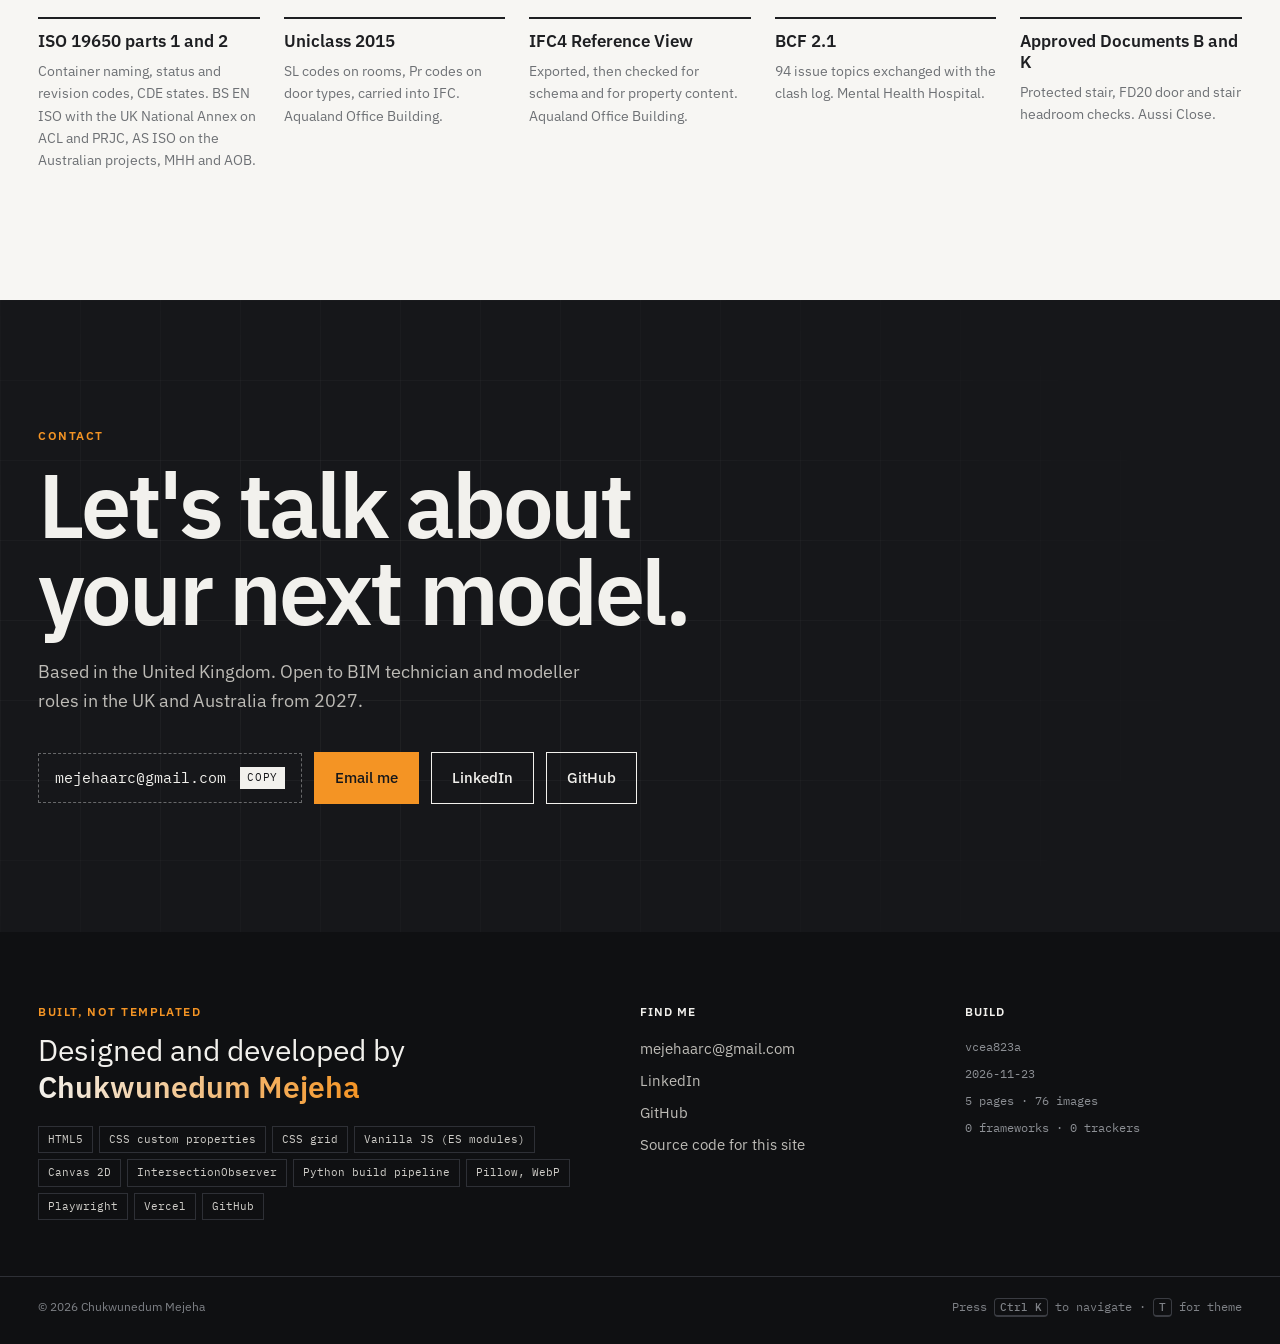
==== commit c2cd93c3: "Update repository links and README" ====
--- a/index.html
+++ b/index.html
@@ -15,7 +15,7 @@
 <link rel="icon" href="/favicon.svg" type="image/svg+xml">
 <link rel="preconnect" href="https://fonts.googleapis.com"><link rel="preconnect" href="https://fonts.gstatic.com" crossorigin>
 <link href="https://fonts.googleapis.com/css2?family=IBM+Plex+Mono:wght@400;500;600&family=IBM+Plex+Sans:wght@400;500;600;700&display=swap" rel="stylesheet">
-<link rel="stylesheet" href="/assets/site.css?v=8fc0a6a">
+<link rel="stylesheet" href="/assets/site.css?v=cea823a">
 <script>try{var t=localStorage.getItem('theme');if(t)document.documentElement.dataset.theme=t;else if(matchMedia('(prefers-color-scheme: dark)').matches)document.documentElement.dataset.theme='dark'}catch(e){}</script>
 </head>
 <body>
@@ -161,11 +161,11 @@
    <a href="mailto:mejehaarc@gmail.com">mejehaarc@gmail.com</a>
    <a href="https://www.linkedin.com/in/nedum-mejeha" target="_blank" rel="noopener">LinkedIn</a>
    <a href="https://github.com/mej94" target="_blank" rel="noopener">GitHub</a>
-   <a href="https://github.com/mej94/bim-portfolio" target="_blank" rel="noopener">Source code for this site</a>
+   <a href="https://github.com/mej94/BiM_-Portfolio-" target="_blank" rel="noopener">Source code for this site</a>
   </div>
   <div class="fcol">
    <div class="sec">Build</div>
-   <span class="mono bline">v8fc0a6a</span>
+   <span class="mono bline">vcea823a</span>
    <span class="mono bline">2026-11-23</span>
    <span class="mono bline">5 pages · 76 images</span>
    <span class="mono bline">0 frameworks · 0 trackers</span>
@@ -176,6 +176,6 @@
 <div class="lightbox" hidden><button class="lb-x" aria-label="Close">×</button><div class="lb-stage"><img alt=""></div><div class="lb-bar mono"><span class="lb-cap"></span><span>Scroll to zoom · drag to pan · Esc to close</span></div></div>
 <div class="palette" hidden><div class="pal-box" role="dialog" aria-label="Command palette"><input class="pal-in" placeholder="Jump to a project, a section or an action" aria-label="Search"><ul class="pal-list" role="listbox"></ul><div class="pal-foot mono"><span>↑ ↓ to move</span><span>Enter to open</span><span>Esc to close</span></div></div></div>
 <div class="toast mono" role="status" aria-live="polite"></div>
-<script type="module" src="/assets/site.js?v=8fc0a6a"></script>
+<script type="module" src="/assets/site.js?v=cea823a"></script>
 </body>
 </html>
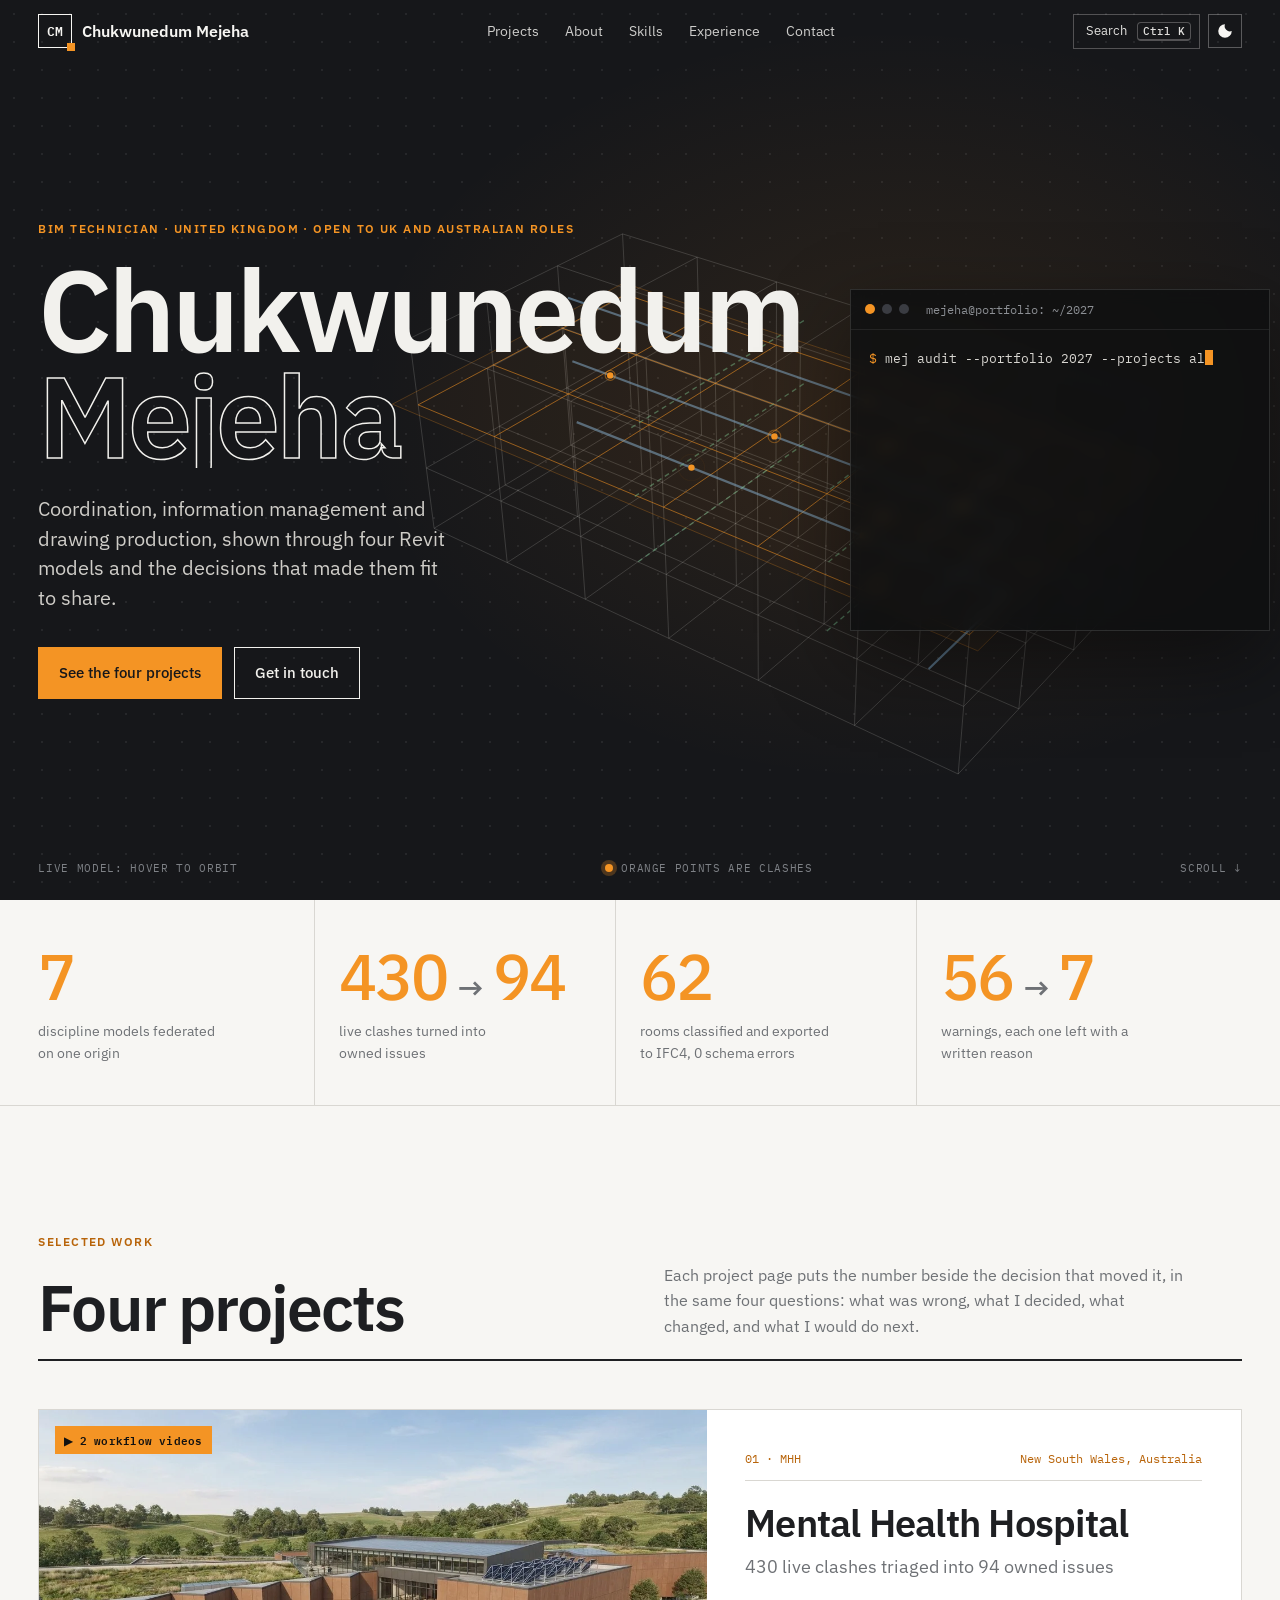
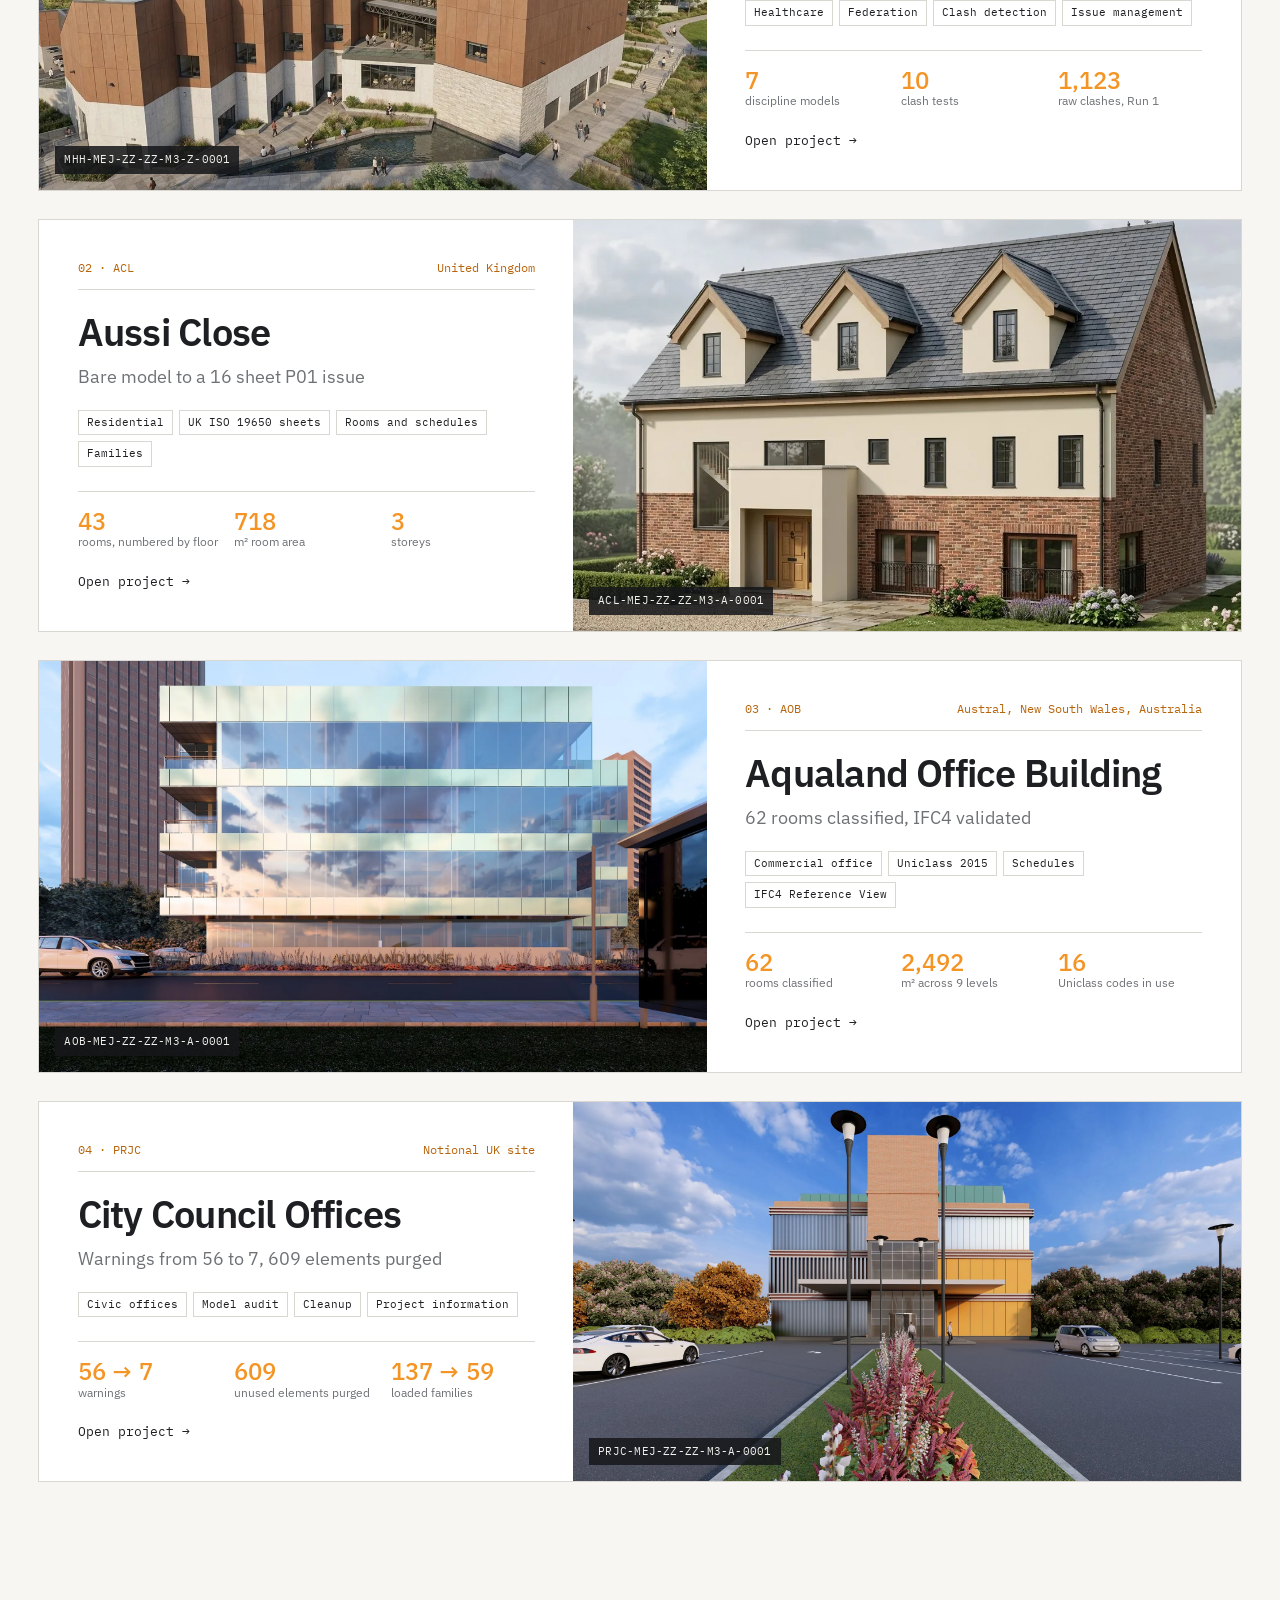
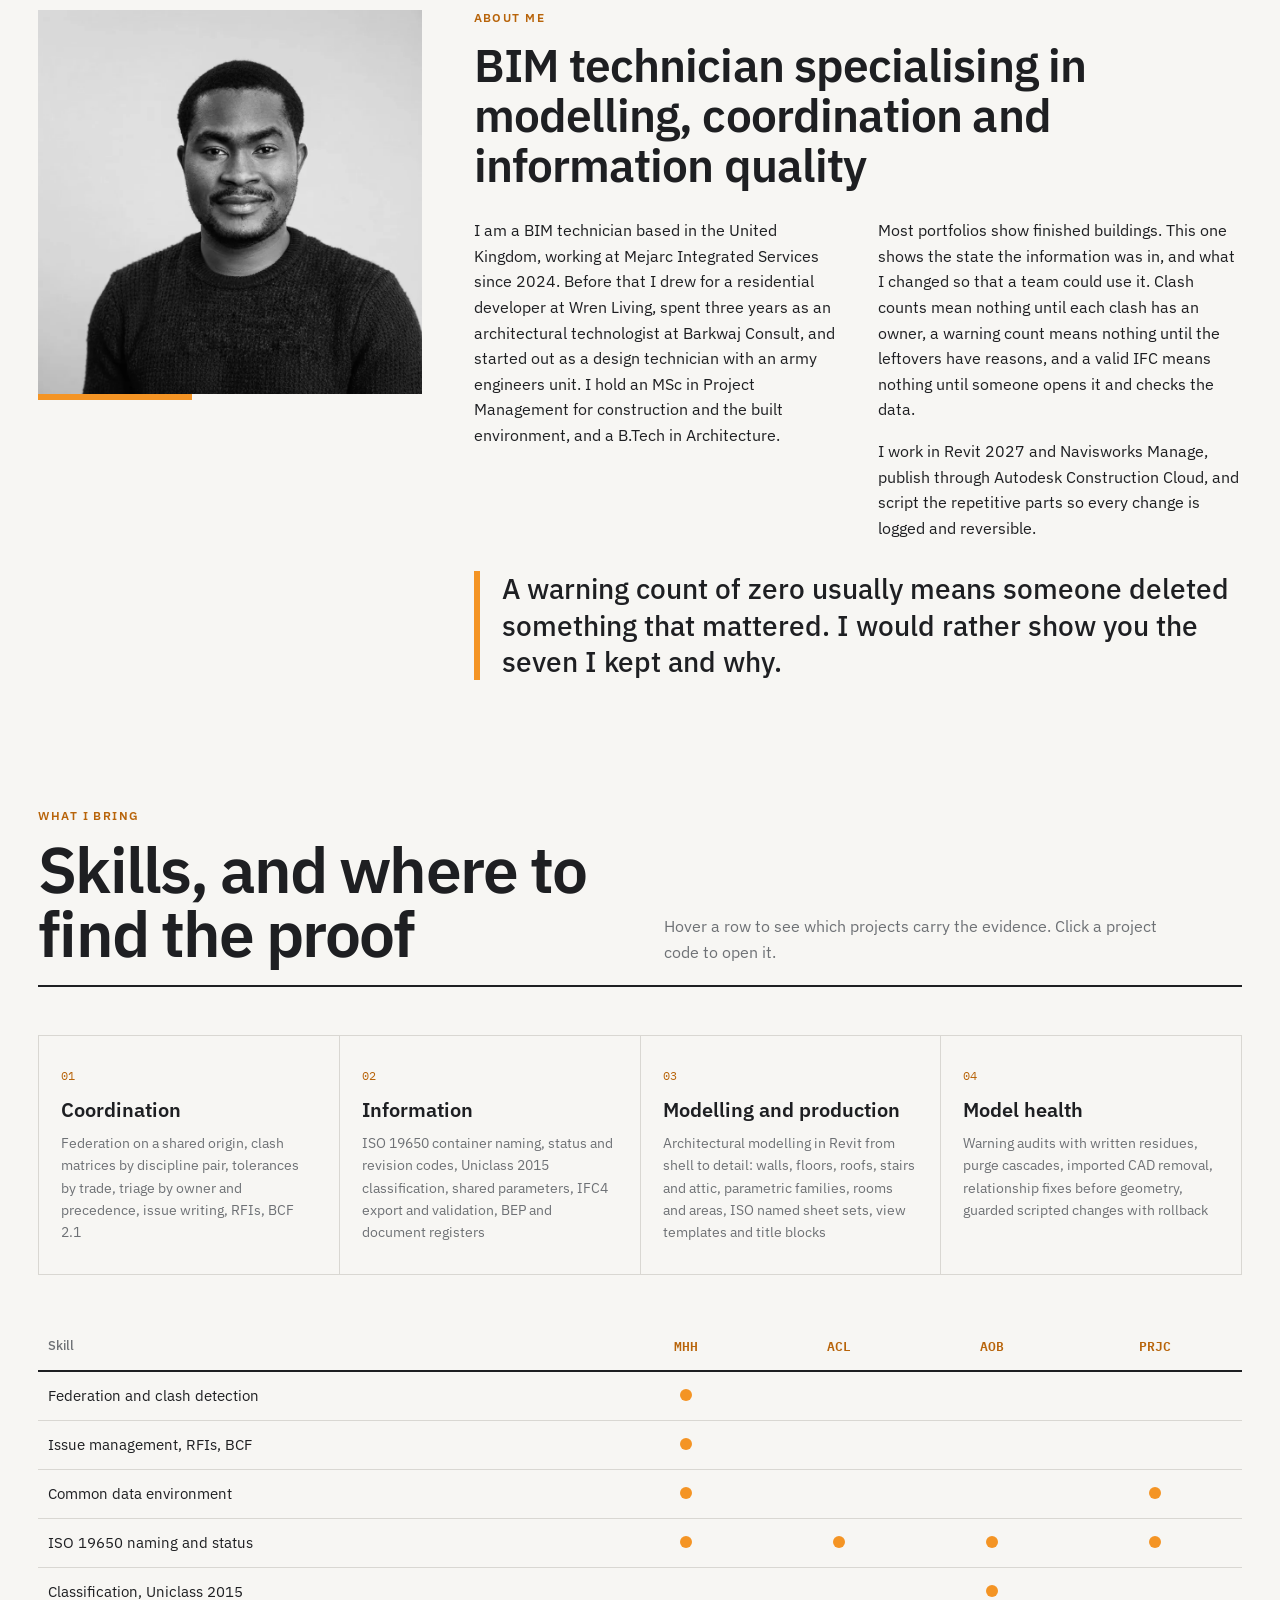
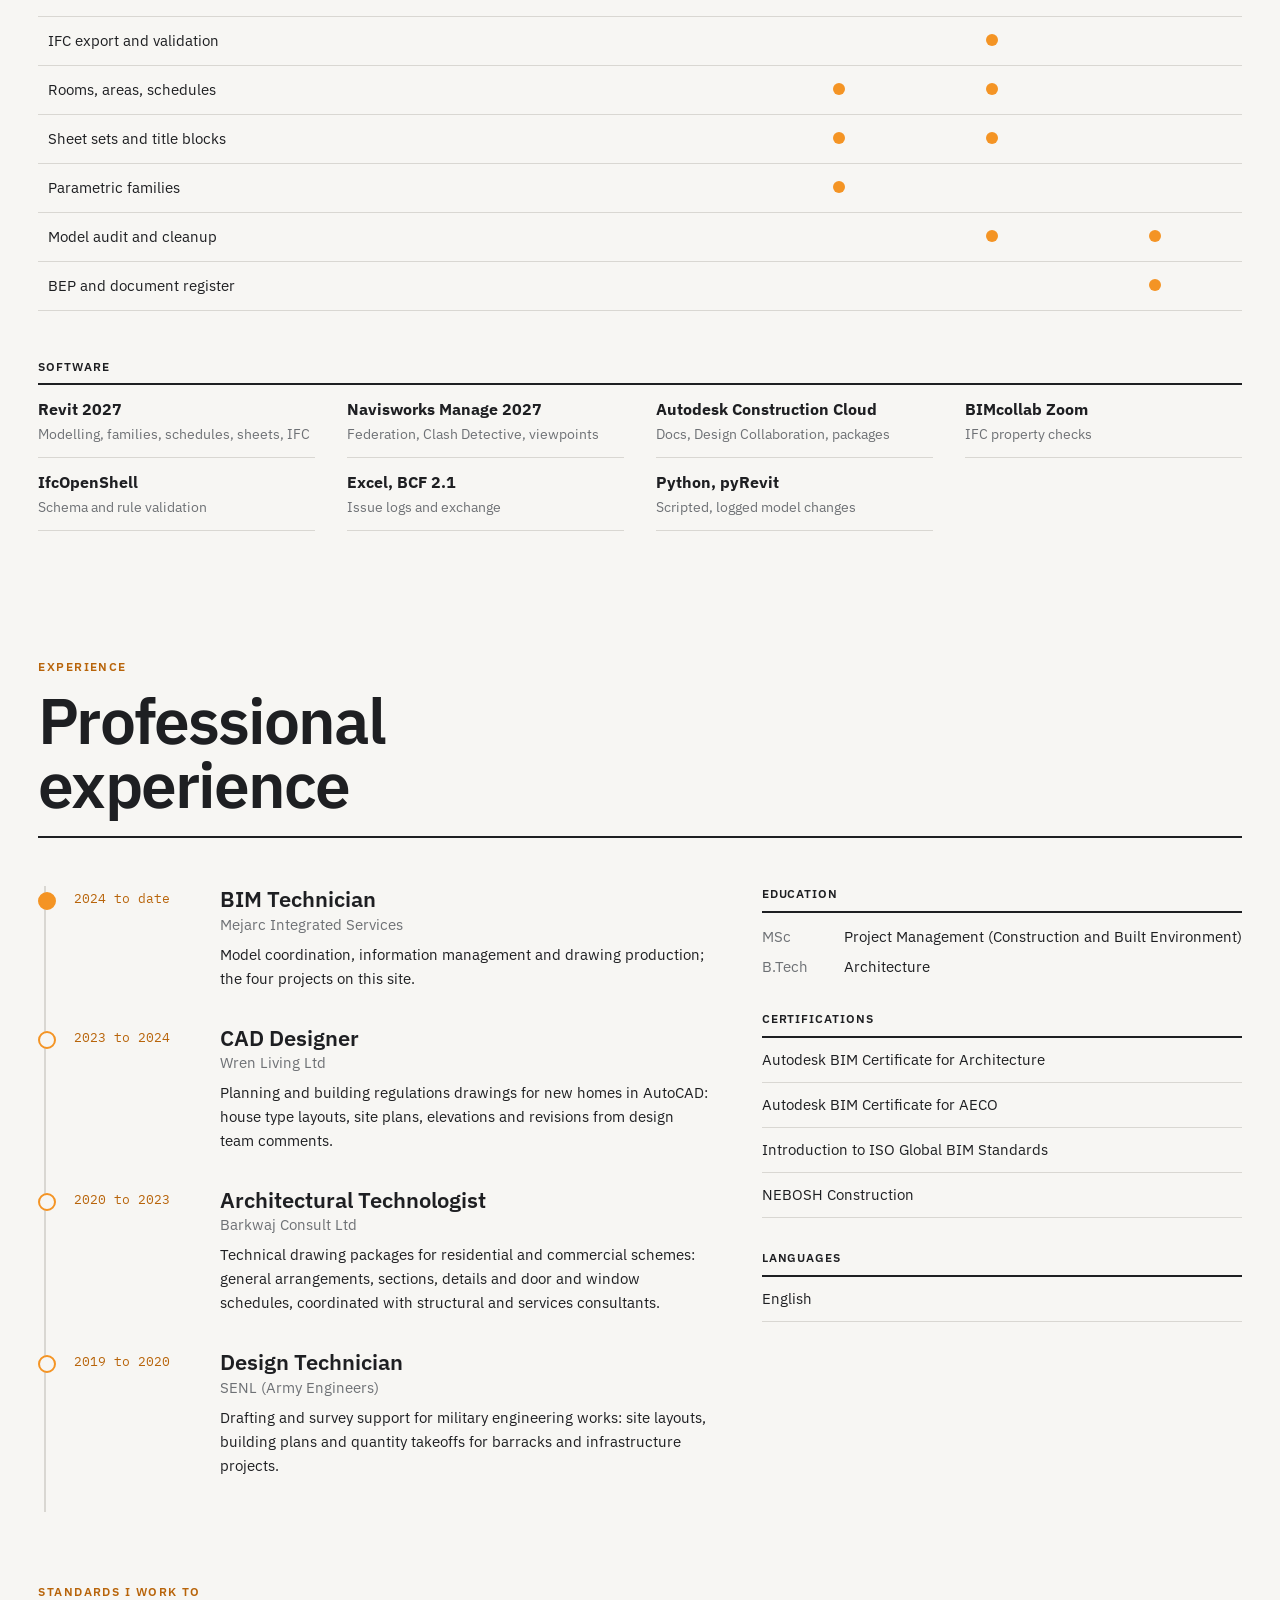
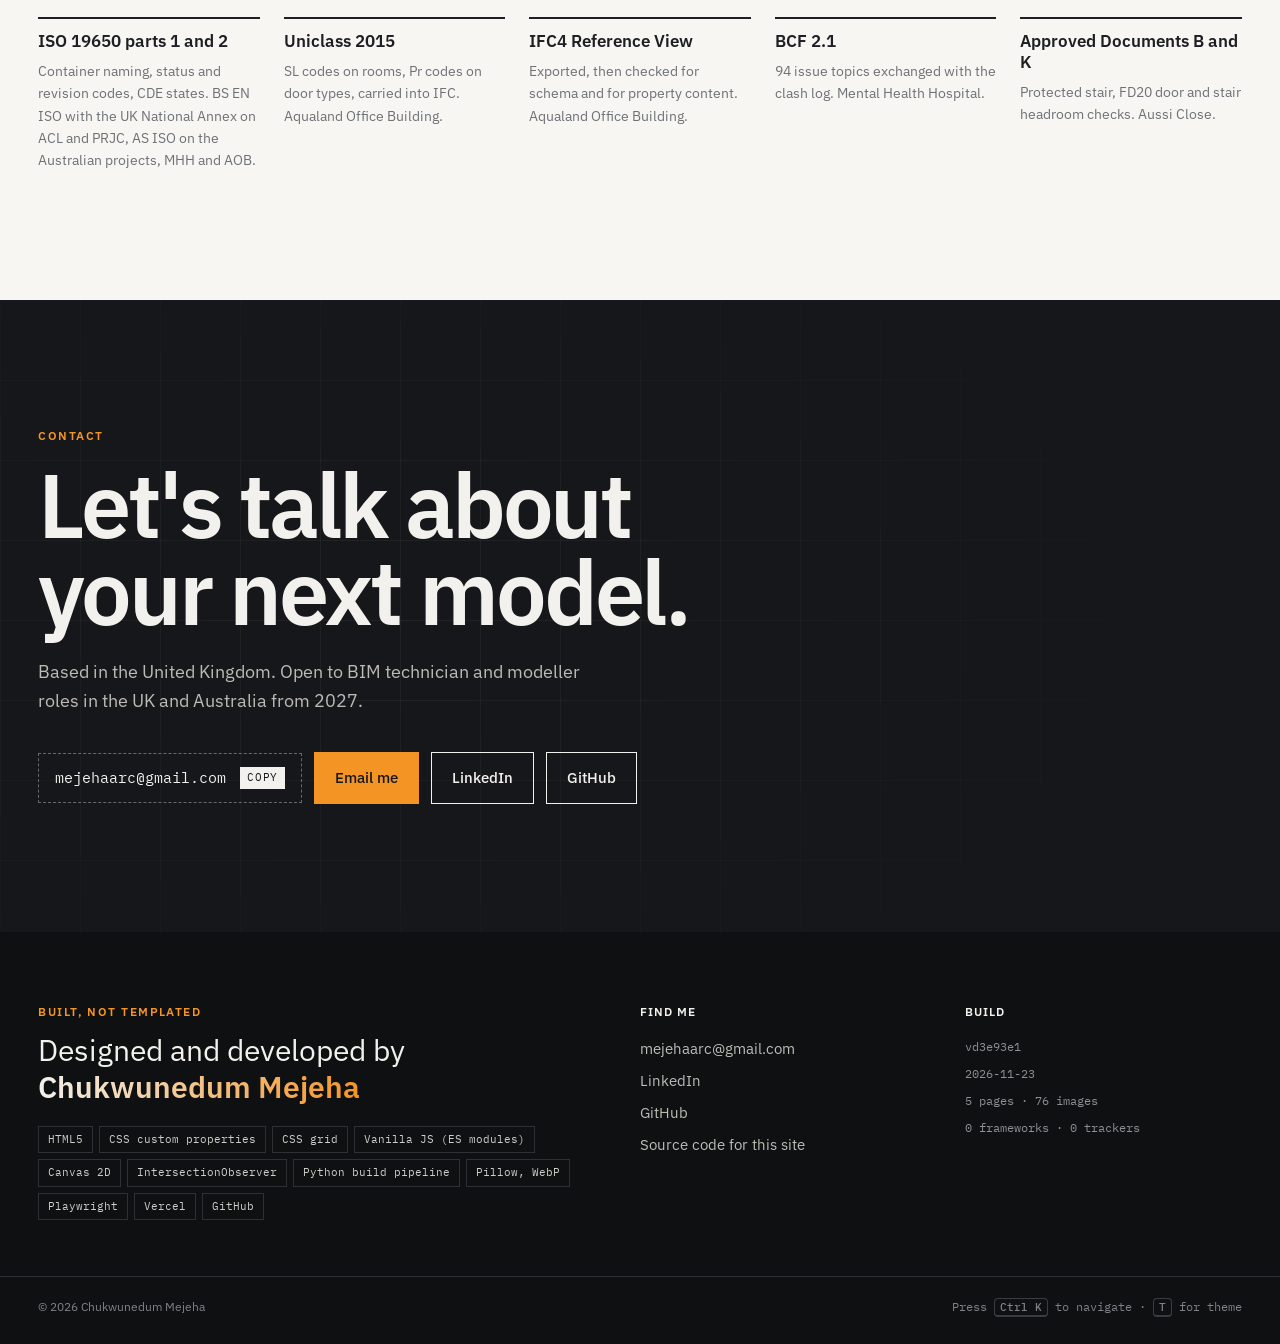
==== commit fc1c5e80: "Add MHH workflow videos: Revit linking and cloud collaboration Two screen recordings on the MHH page" ====
--- a/index.html
+++ b/index.html
@@ -15,7 +15,7 @@
 <link rel="icon" href="/favicon.svg" type="image/svg+xml">
 <link rel="preconnect" href="https://fonts.googleapis.com"><link rel="preconnect" href="https://fonts.gstatic.com" crossorigin>
 <link href="https://fonts.googleapis.com/css2?family=IBM+Plex+Mono:wght@400;500;600&family=IBM+Plex+Sans:wght@400;500;600;700&display=swap" rel="stylesheet">
-<link rel="stylesheet" href="/assets/site.css?v=cea823a">
+<link rel="stylesheet" href="/assets/site.css?v=d3e93e1">
 <script>try{var t=localStorage.getItem('theme');if(t)document.documentElement.dataset.theme=t;else if(matchMedia('(prefers-color-scheme: dark)').matches)document.documentElement.dataset.theme='dark'}catch(e){}</script>
 </head>
 <body>
@@ -59,7 +59,7 @@
 <section class="wrap sect" id="projects">
  <div class="sect-h reveal"><div class="kicker">Selected work</div><h2>Four projects</h2><p>Each project page puts the number beside the decision that moved it, in the same four questions: what was wrong, what I decided, what changed, and what I would do next.</p></div>
  <div class="pcs"><a class="pc reveal" href="/mhh/">
- <div class="pc-img"><img src="/img/mhh_render0.webp" width="1435" height="672" alt="Mental Health Hospital render" loading="lazy"><span class="pc-code mono">MHH-MEJ-ZZ-ZZ-M3-Z-0001</span></div>
+ <div class="pc-img"><img src="/img/mhh_render0.webp" width="1435" height="672" alt="Mental Health Hospital render" loading="lazy"><span class="pc-vid mono">▶ 2 workflow videos</span><span class="pc-code mono">MHH-MEJ-ZZ-ZZ-M3-Z-0001</span></div>
  <div class="pc-txt">
   <div class="pc-k mono"><span>01 · MHH</span><span>New South Wales, Australia</span></div>
   <h3>Mental Health Hospital</h3>
@@ -165,7 +165,7 @@
   </div>
   <div class="fcol">
    <div class="sec">Build</div>
-   <span class="mono bline">vcea823a</span>
+   <span class="mono bline">vd3e93e1</span>
    <span class="mono bline">2026-11-23</span>
    <span class="mono bline">5 pages · 76 images</span>
    <span class="mono bline">0 frameworks · 0 trackers</span>
@@ -176,6 +176,6 @@
 <div class="lightbox" hidden><button class="lb-x" aria-label="Close">×</button><div class="lb-stage"><img alt=""></div><div class="lb-bar mono"><span class="lb-cap"></span><span>Scroll to zoom · drag to pan · Esc to close</span></div></div>
 <div class="palette" hidden><div class="pal-box" role="dialog" aria-label="Command palette"><input class="pal-in" placeholder="Jump to a project, a section or an action" aria-label="Search"><ul class="pal-list" role="listbox"></ul><div class="pal-foot mono"><span>↑ ↓ to move</span><span>Enter to open</span><span>Esc to close</span></div></div></div>
 <div class="toast mono" role="status" aria-live="polite"></div>
-<script type="module" src="/assets/site.js?v=cea823a"></script>
+<script type="module" src="/assets/site.js?v=d3e93e1"></script>
 </body>
 </html>
--- a/assets/site.css
+++ b/assets/site.css
@@ -355,11 +355,51 @@
 /* reveal */
 .js .reveal{opacity:0;transform:translateY(24px);transition:opacity .9s var(--ease),transform .9s var(--ease)}
 .js .reveal.in{opacity:1;transform:none}
+/* workflow videos */
+.vids-h{max-width:760px;margin-bottom:32px}
+.vids-h h2{font-size:clamp(26px,2.6vw,36px);line-height:1.12;letter-spacing:-.015em;font-weight:600;margin:10px 0 14px}
+.vids-h p{color:var(--grey);font-size:17px}
+.vids-g{display:grid;grid-template-columns:1fr 1fr;gap:clamp(20px,2.4vw,32px)}
+.vc{display:flex;flex-direction:column;background:var(--card);border:1px solid var(--line);min-width:0;transition:border-color .3s,box-shadow .5s}
+.vc:hover,.vc.playing{border-color:var(--accent);box-shadow:0 30px 60px -34px rgba(0,0,0,.35)}
+.vc:target{border-color:var(--accent)}
+.vc-media{position:relative;background:#111;aspect-ratio:1280/686;line-height:0}
+.vc-media video{width:100%;height:100%;display:block;object-fit:contain;background:#111}
+.vc-play{position:absolute;inset:0;display:grid;place-items:center;background:linear-gradient(180deg,rgba(17,18,20,0) 40%,rgba(17,18,20,.55));transition:opacity .3s var(--ease)}
+.vc-btn{width:72px;height:72px;border-radius:50%;background:var(--accent);box-shadow:0 0 0 8px rgba(244,148,36,.25);position:relative;transition:transform .35s var(--ease),box-shadow .35s}
+.vc-btn::after{content:"";position:absolute;left:29px;top:22px;border-style:solid;border-width:14px 0 14px 22px;border-color:transparent transparent transparent #fff}
+.vc-play:hover .vc-btn,.vc-play:focus-visible .vc-btn{transform:scale(1.08);box-shadow:0 0 0 14px rgba(244,148,36,.22)}
+.vc-dur{position:absolute;right:12px;bottom:12px;background:rgba(22,23,26,.85);color:#F2F1ED;font-size:12px;line-height:1;padding:6px 9px}
+.vc.started .vc-play{opacity:0;pointer-events:none}
+.vc-body{padding:22px 24px 24px;display:flex;flex-direction:column;flex:1}
+.vc-k{display:flex;justify-content:space-between;gap:12px;font-size:12px;color:var(--grey);border-bottom:1px solid var(--line);padding-bottom:10px;margin-bottom:14px}
+.vc-k span:first-child{color:var(--accent-ink);font-weight:600}
+.vc h3{font-size:20px;line-height:1.25;font-weight:600;letter-spacing:-.01em;margin-bottom:10px}
+.vc-body>p{font-size:15px;line-height:1.55}
+.vc-chl{font-size:11px;letter-spacing:.08em;text-transform:uppercase;color:var(--grey);margin:18px 0 6px}
+.vc-chs{list-style:none;border-top:1px solid var(--line)}
+.vc-chs li{border-bottom:1px solid var(--line)}
+.vc-ch{display:flex;gap:14px;width:100%;text-align:left;font-size:14px;padding:9px 4px;transition:background .2s,color .2s}
+.vc-ch span{flex:none;width:36px;color:var(--grey);font-size:12px;padding-top:2px}
+.vc-ch:hover{background:var(--mat)}
+.vc-ch.on{color:var(--accent-ink);font-weight:600}
+.vc-ch.on span{color:var(--accent-ink)}
+.vc-tags{list-style:none;display:flex;flex-wrap:wrap;gap:6px;margin:18px 0 0;font-size:11px}
+.vc-tags li{border:1px solid var(--line);padding:3px 8px;color:var(--grey)}
+.vc-see{margin-top:auto;padding-top:18px;font-size:13px;color:var(--accent-ink);text-decoration:none;align-self:flex-start}
+.vc-see i{font-style:normal;display:inline-block;transition:transform .25s var(--ease)}
+.vc-see:hover i{transform:translateX(4px)}
+.watch{display:inline-flex;align-items:center;gap:8px;margin:0 0 18px;font-size:12px;text-decoration:none;color:var(--accent-ink);border:1px solid var(--accent);padding:7px 12px;transition:background .2s,color .2s}
+.watch:hover{background:var(--accent);color:#111}
+.pc-vid{position:absolute;left:16px;top:16px;background:var(--accent);color:#111;font-size:11px;font-weight:600;padding:5px 9px;letter-spacing:.02em;z-index:1}
+@media (max-width:980px){.vids-g{grid-template-columns:1fr}}
+@media (max-width:560px){.vc-body{padding:18px 16px 20px}.vc-btn{width:60px;height:60px}.vc-btn::after{left:24px;top:18px;border-width:12px 0 12px 19px}.vc-k span:last-child{display:none}}
+
 @media (prefers-reduced-motion:reduce){
   html{scroll-behavior:auto}
   .js .reveal{opacity:1;transform:none;transition:none}
   .mk,.cursor{animation:none}
   .op-media img{transition:opacity .3s}
 }
-@media print{.nav,.progress,.toc,.foot,#bim{display:none}}
+@media print{.nav,.progress,.toc,.foot,#bim,.vc-play{display:none}}
 .dt td .mono{white-space:nowrap}
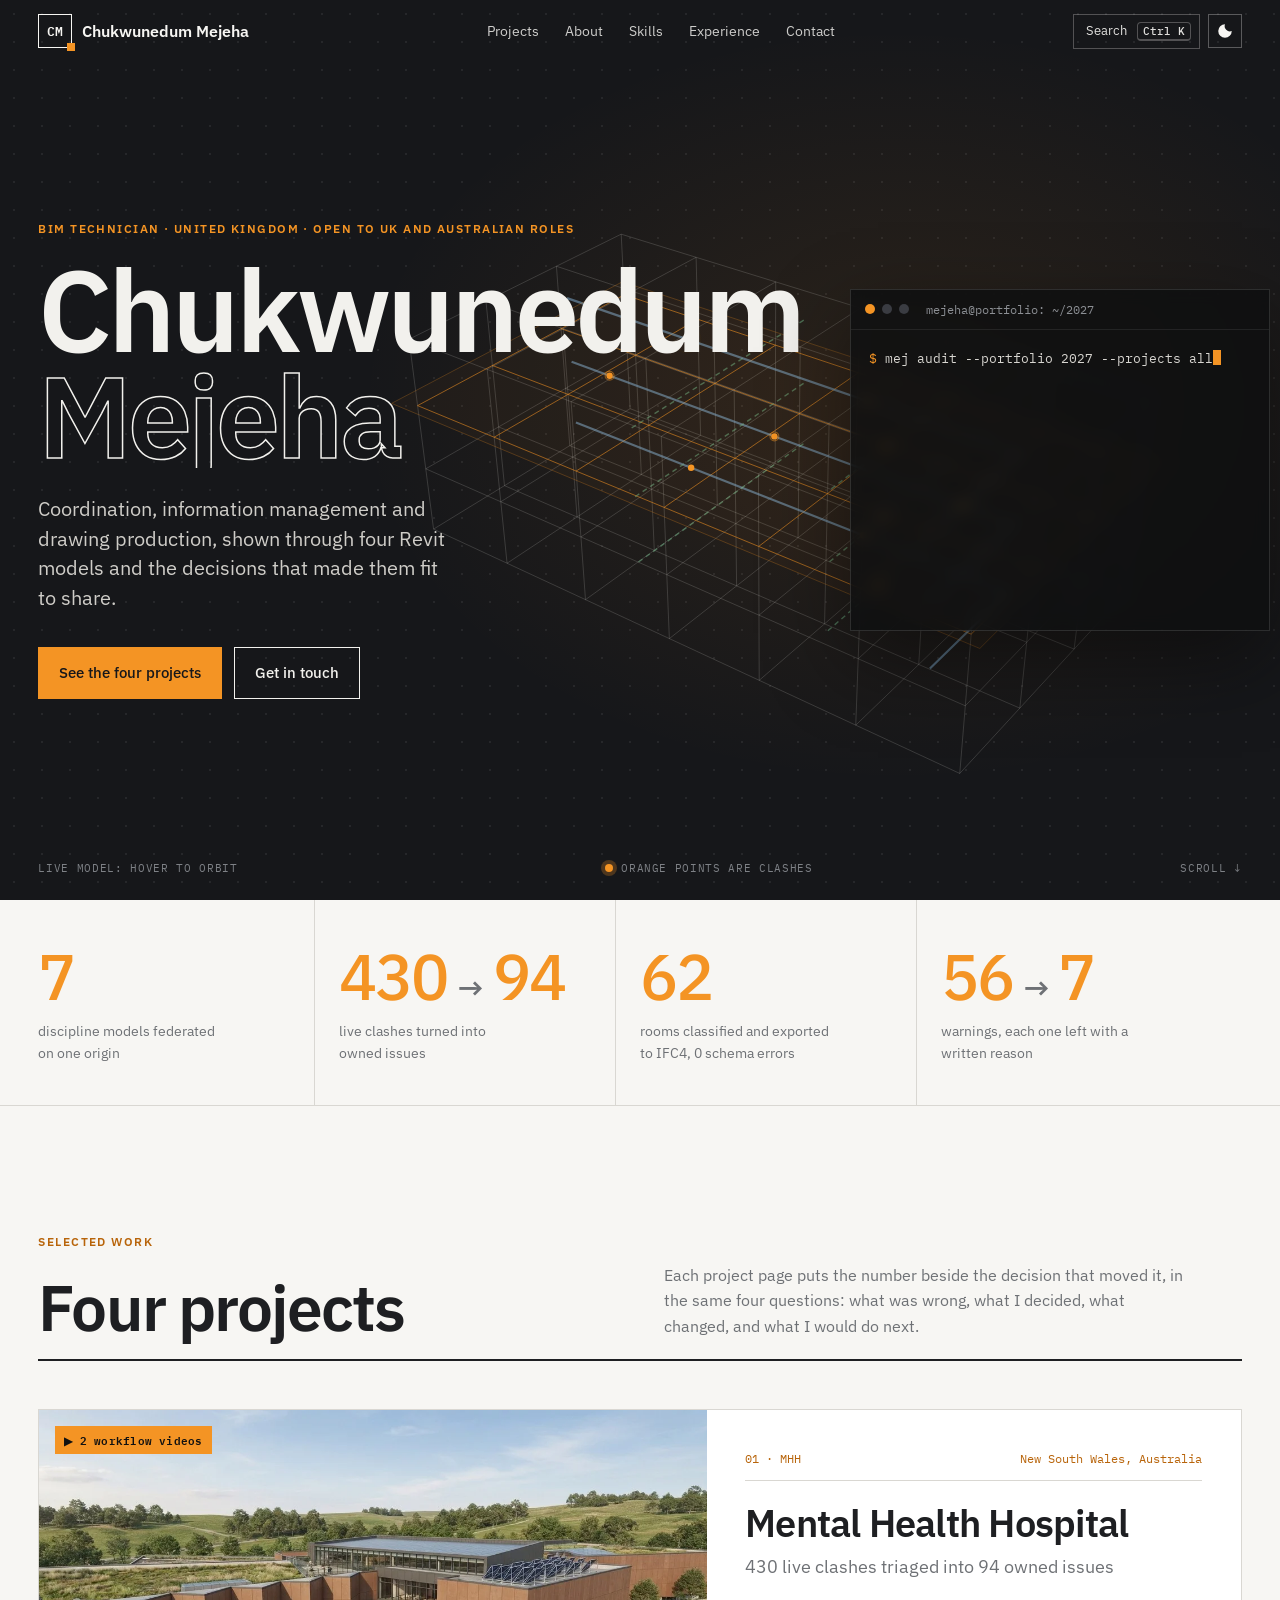
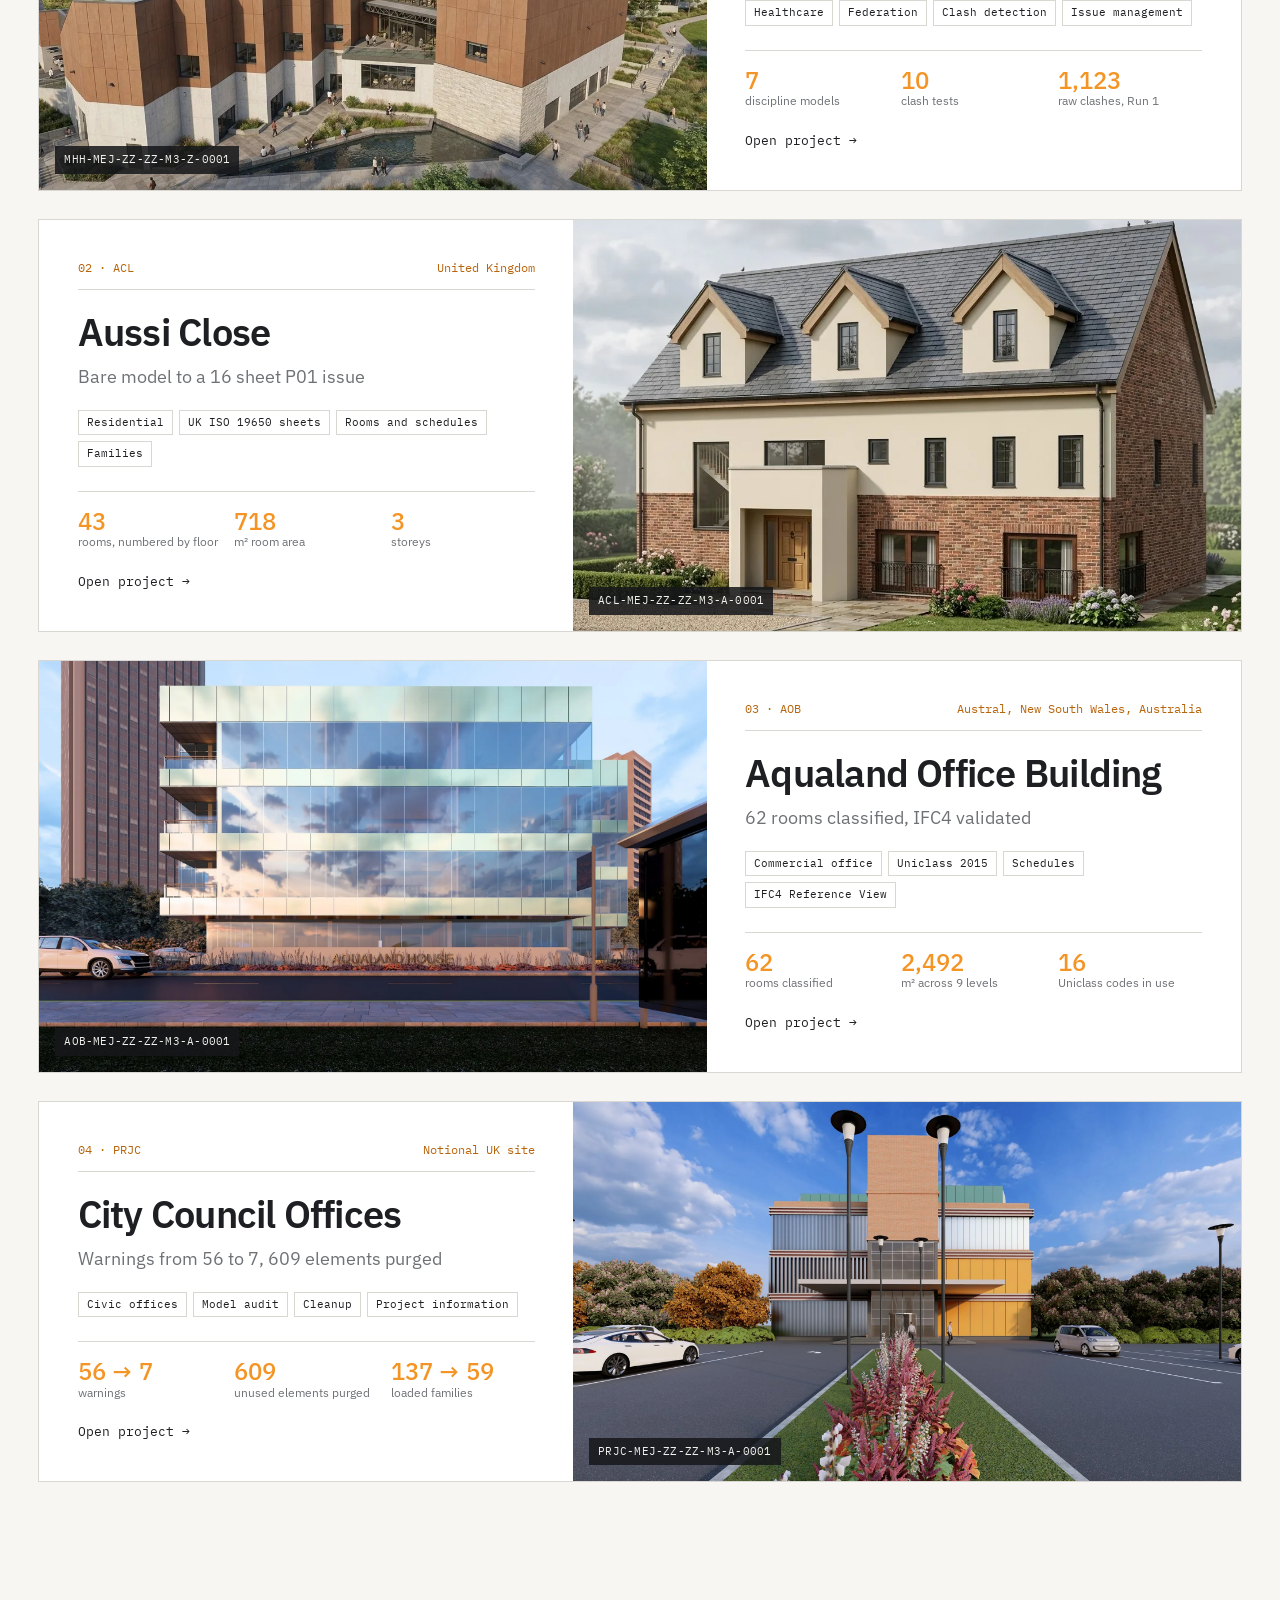
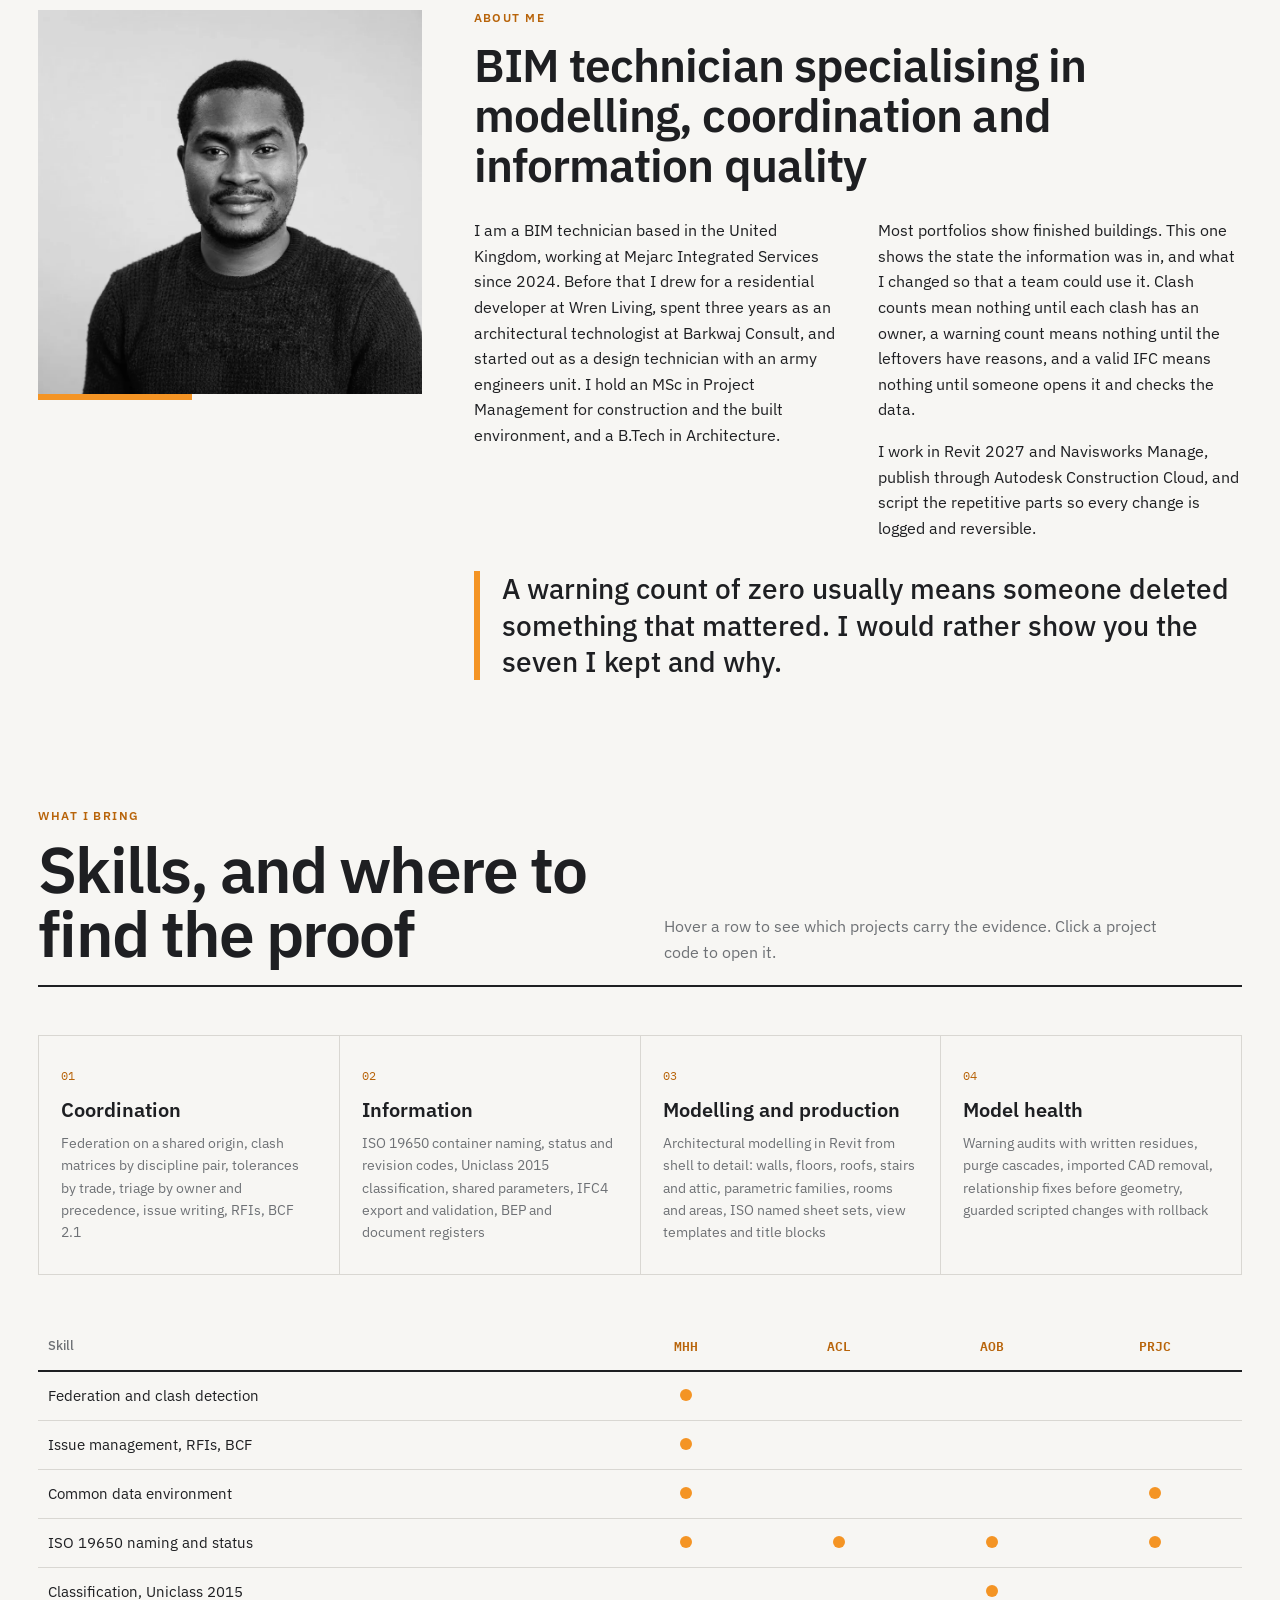
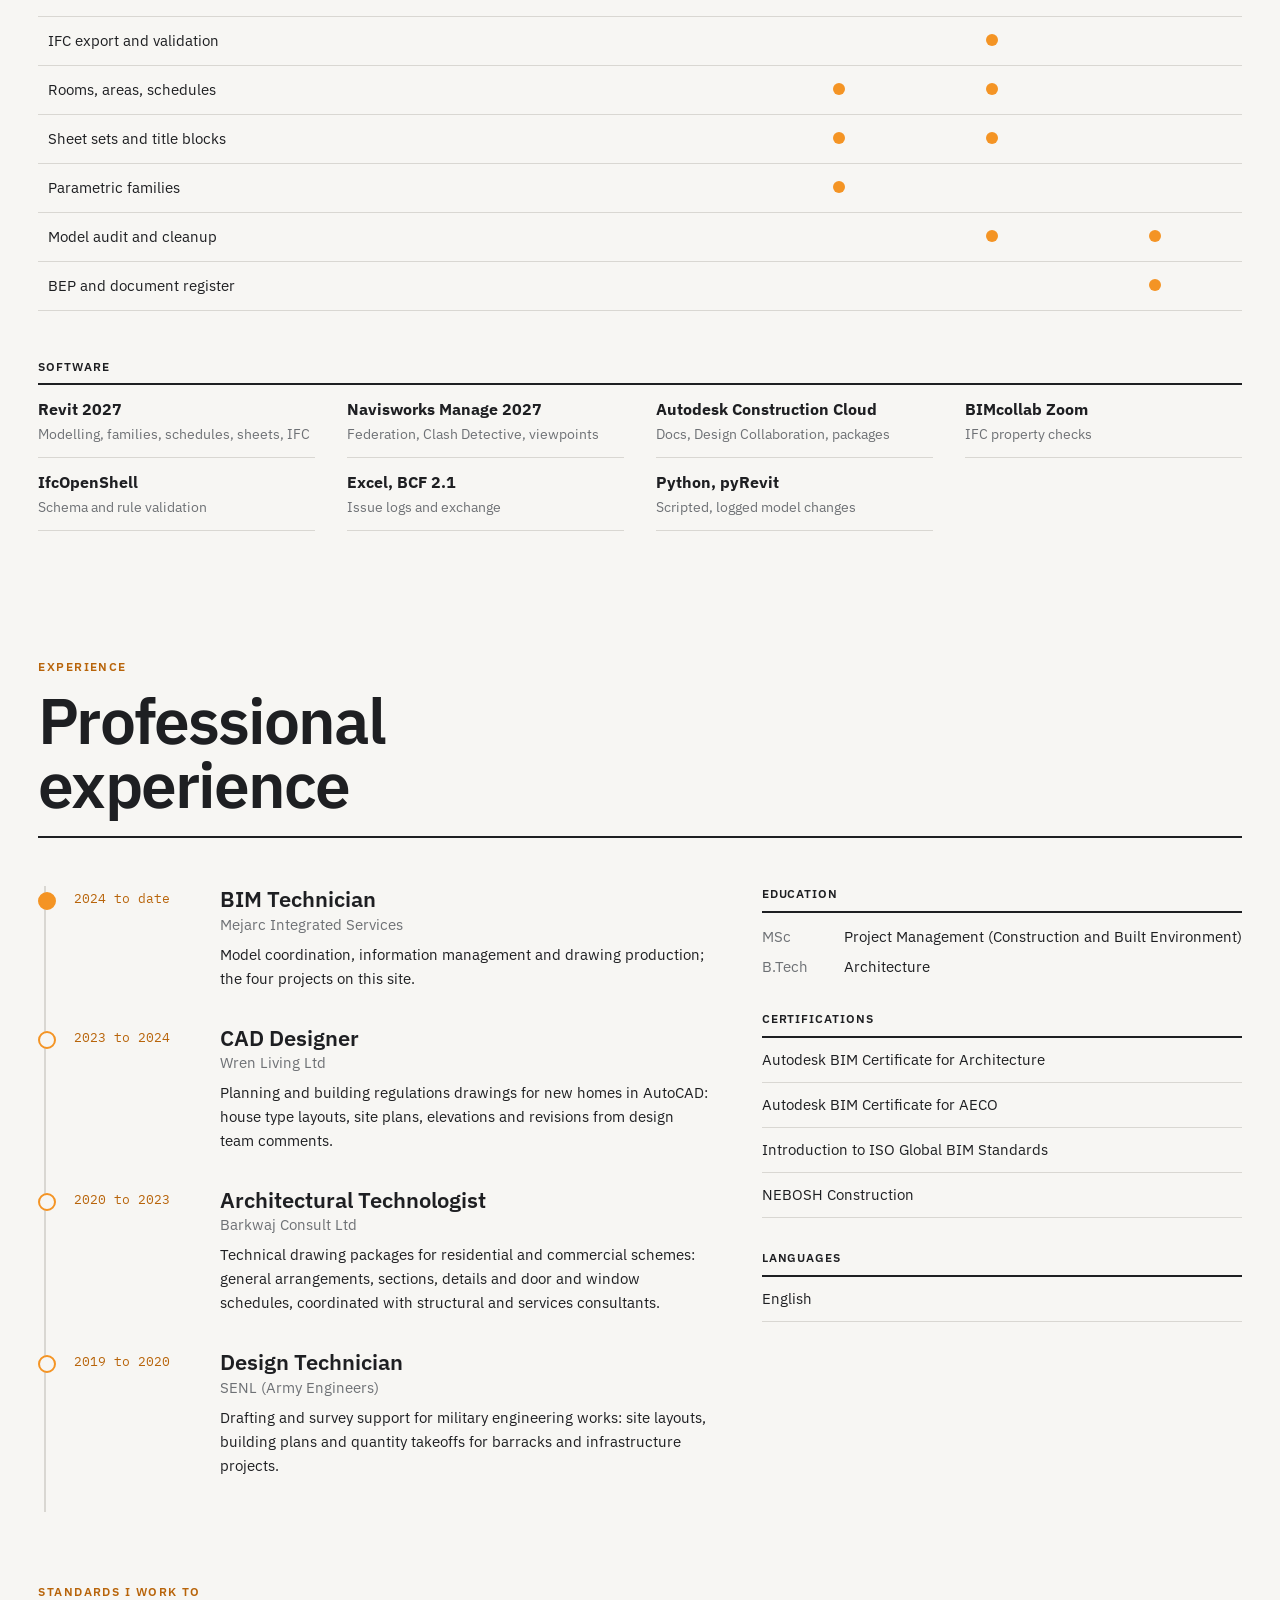
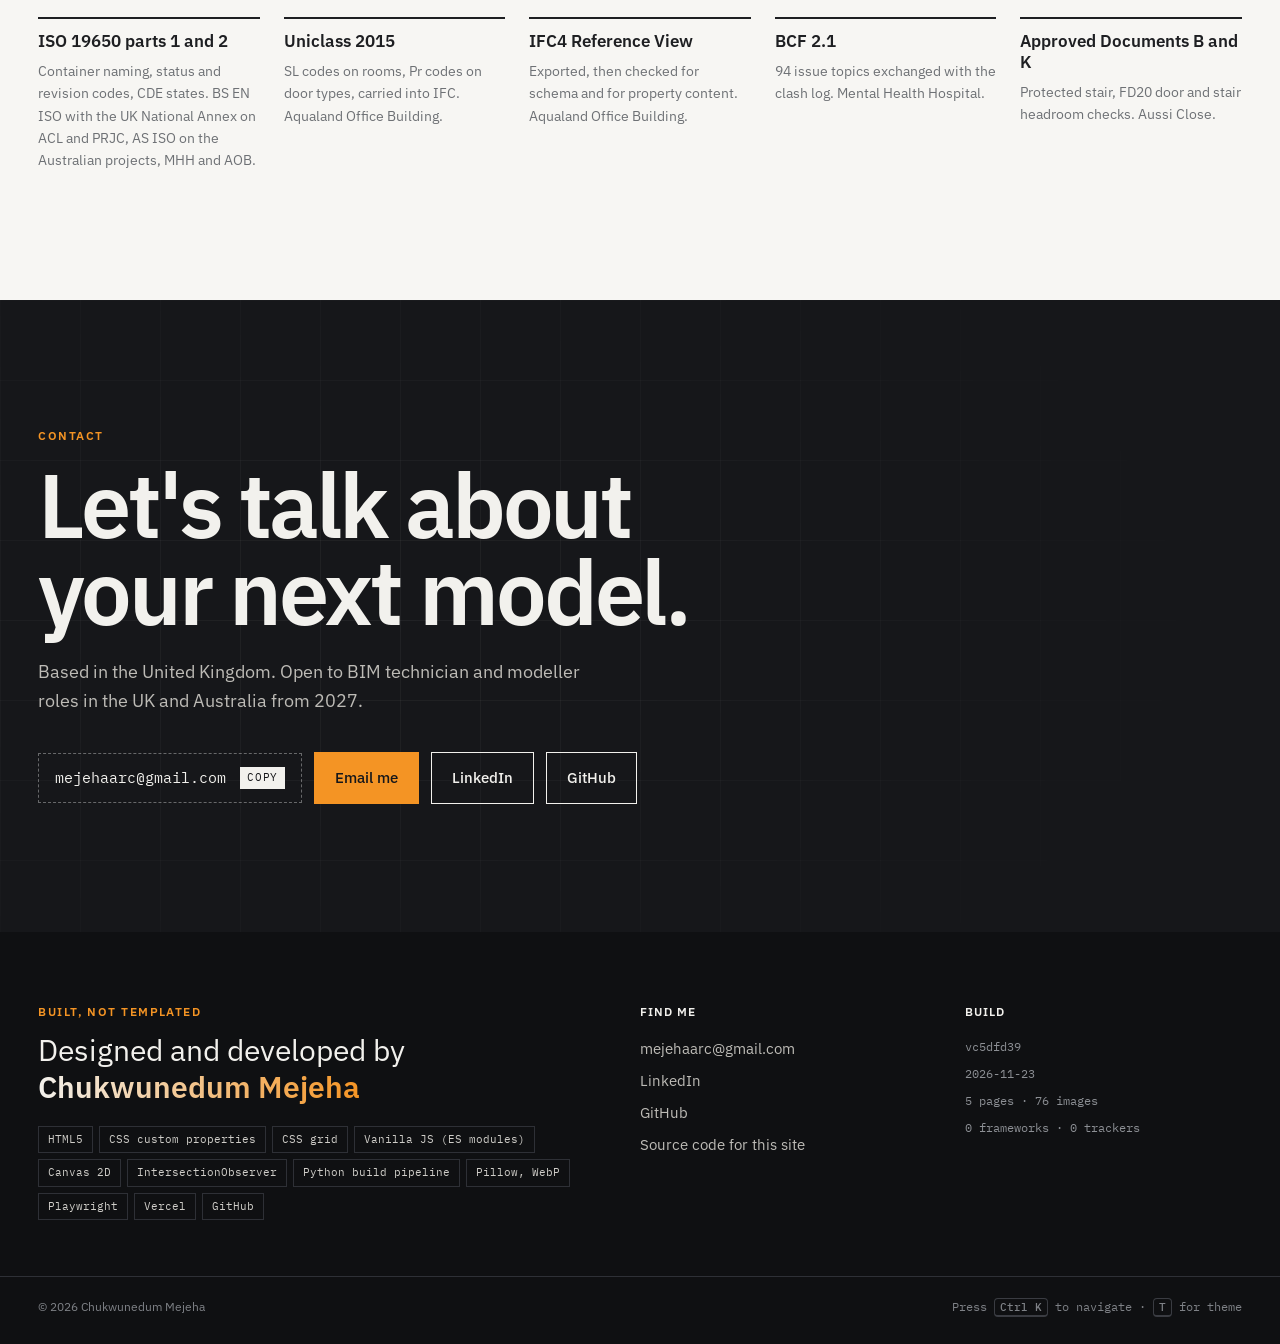
==== commit 8222ad39: "Fix page scroll getting stuck on project pages The section bar scrollspy centred the active link wit" ====
--- a/index.html
+++ b/index.html
@@ -15,7 +15,7 @@
 <link rel="icon" href="/favicon.svg" type="image/svg+xml">
 <link rel="preconnect" href="https://fonts.googleapis.com"><link rel="preconnect" href="https://fonts.gstatic.com" crossorigin>
 <link href="https://fonts.googleapis.com/css2?family=IBM+Plex+Mono:wght@400;500;600&family=IBM+Plex+Sans:wght@400;500;600;700&display=swap" rel="stylesheet">
-<link rel="stylesheet" href="/assets/site.css?v=d3e93e1">
+<link rel="stylesheet" href="/assets/site.css?v=c5dfd39">
 <script>try{var t=localStorage.getItem('theme');if(t)document.documentElement.dataset.theme=t;else if(matchMedia('(prefers-color-scheme: dark)').matches)document.documentElement.dataset.theme='dark'}catch(e){}</script>
 </head>
 <body>
@@ -165,7 +165,7 @@
   </div>
   <div class="fcol">
    <div class="sec">Build</div>
-   <span class="mono bline">vd3e93e1</span>
+   <span class="mono bline">vc5dfd39</span>
    <span class="mono bline">2026-11-23</span>
    <span class="mono bline">5 pages · 76 images</span>
    <span class="mono bline">0 frameworks · 0 trackers</span>
@@ -176,6 +176,6 @@
 <div class="lightbox" hidden><button class="lb-x" aria-label="Close">×</button><div class="lb-stage"><img alt=""></div><div class="lb-bar mono"><span class="lb-cap"></span><span>Scroll to zoom · drag to pan · Esc to close</span></div></div>
 <div class="palette" hidden><div class="pal-box" role="dialog" aria-label="Command palette"><input class="pal-in" placeholder="Jump to a project, a section or an action" aria-label="Search"><ul class="pal-list" role="listbox"></ul><div class="pal-foot mono"><span>↑ ↓ to move</span><span>Enter to open</span><span>Esc to close</span></div></div></div>
 <div class="toast mono" role="status" aria-live="polite"></div>
-<script type="module" src="/assets/site.js?v=d3e93e1"></script>
+<script type="module" src="/assets/site.js?v=c5dfd39"></script>
 </body>
 </html>
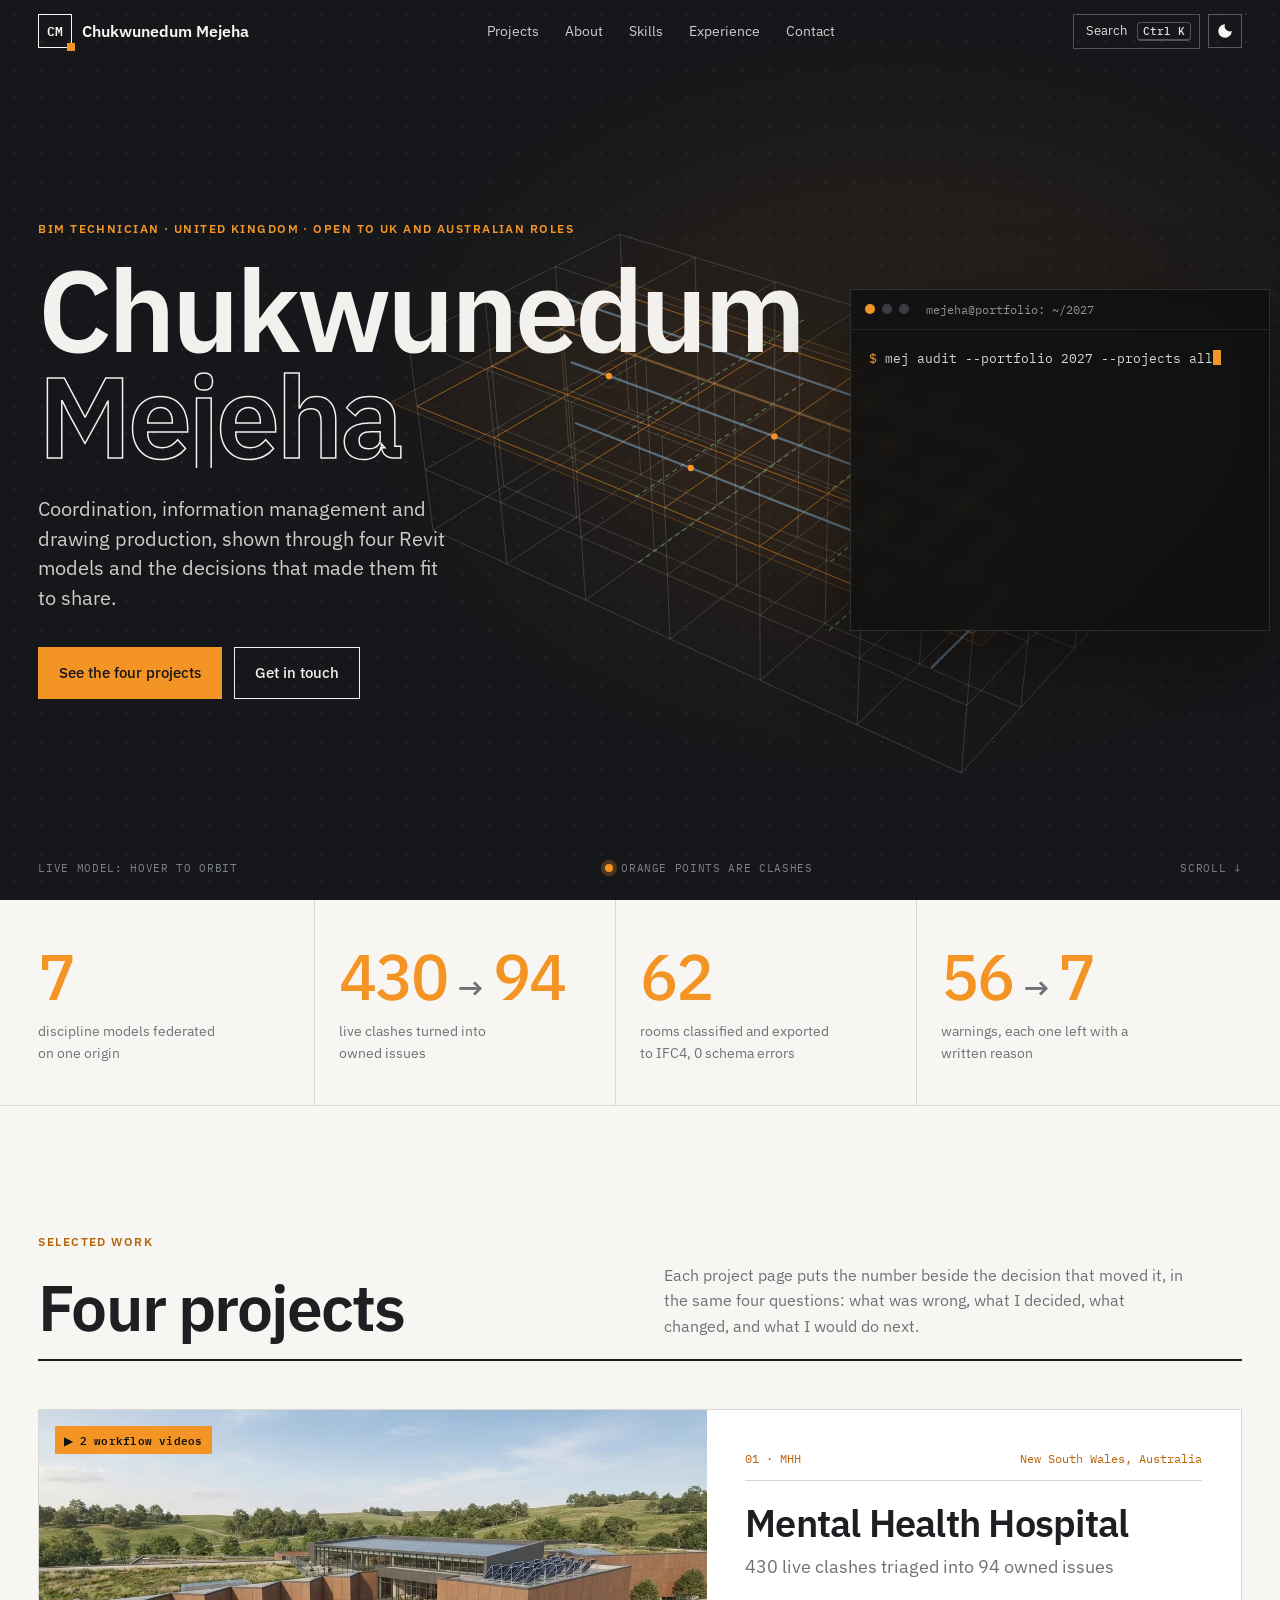
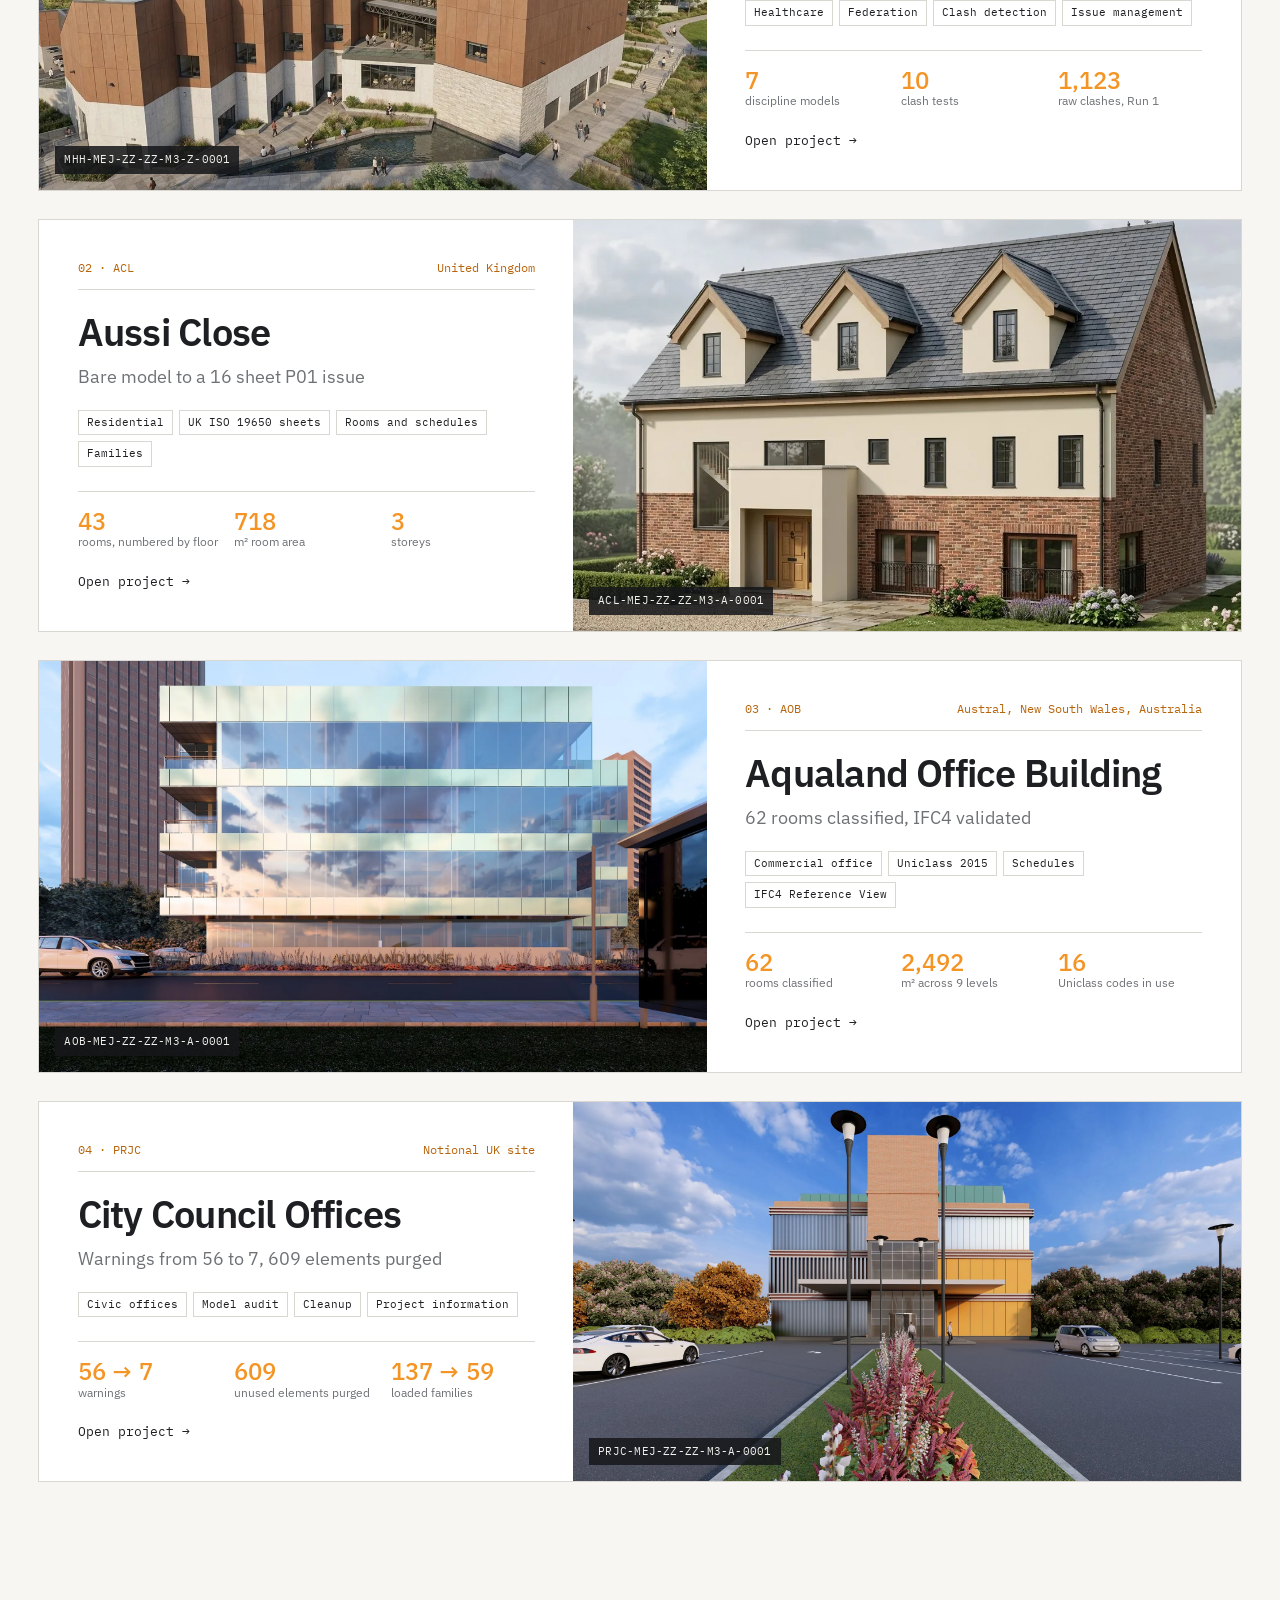
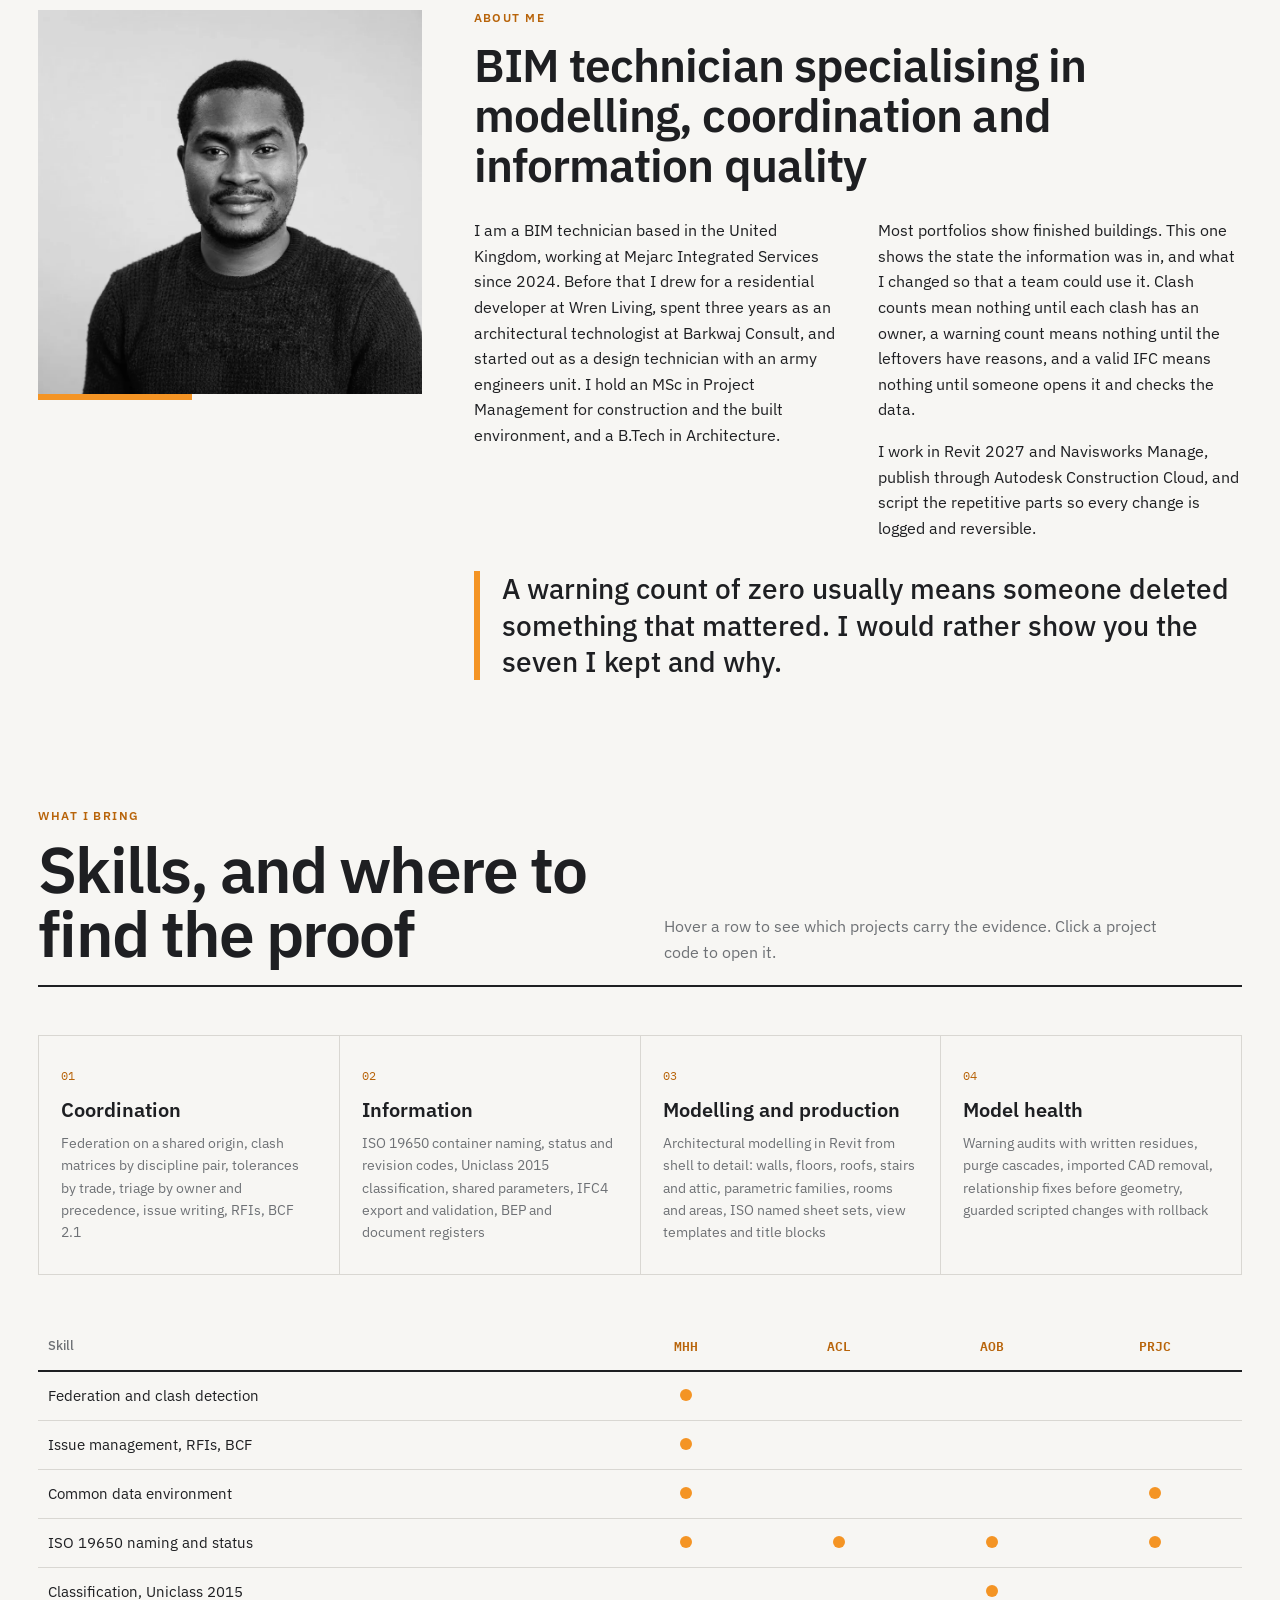
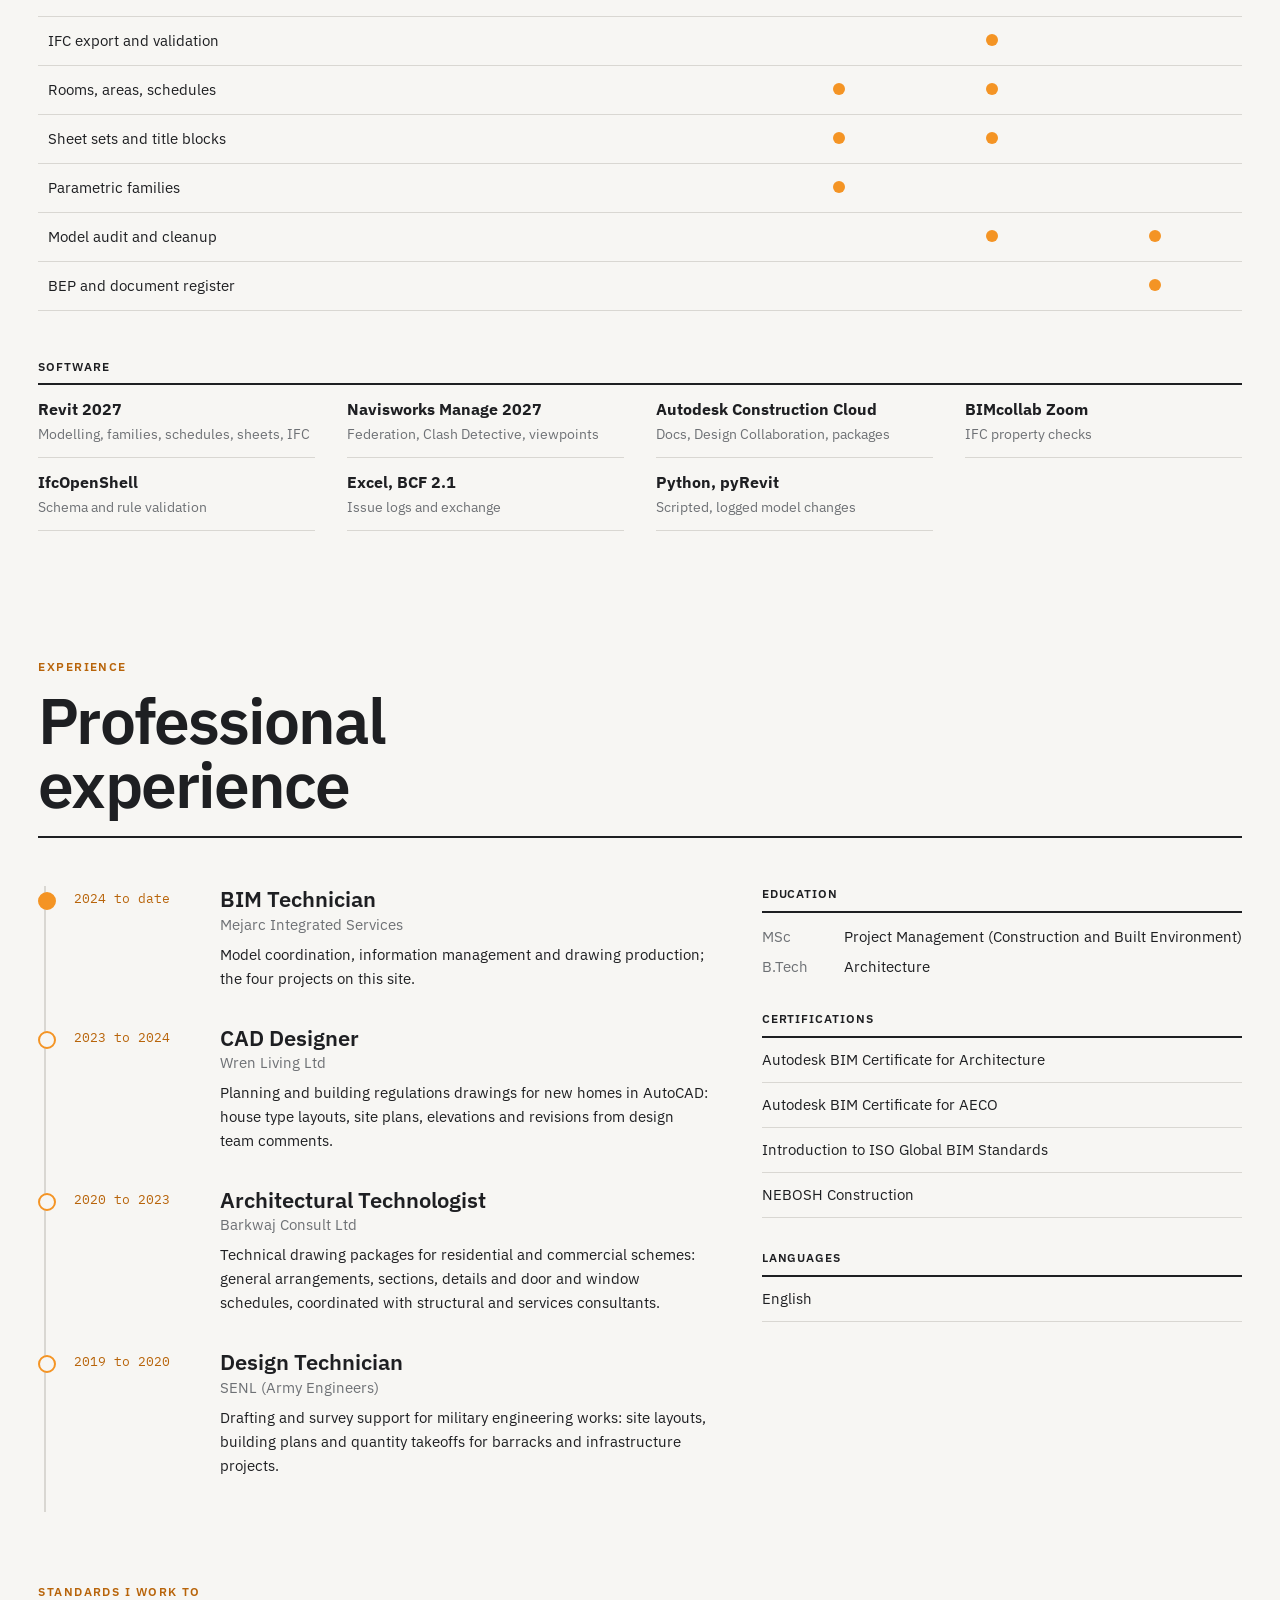
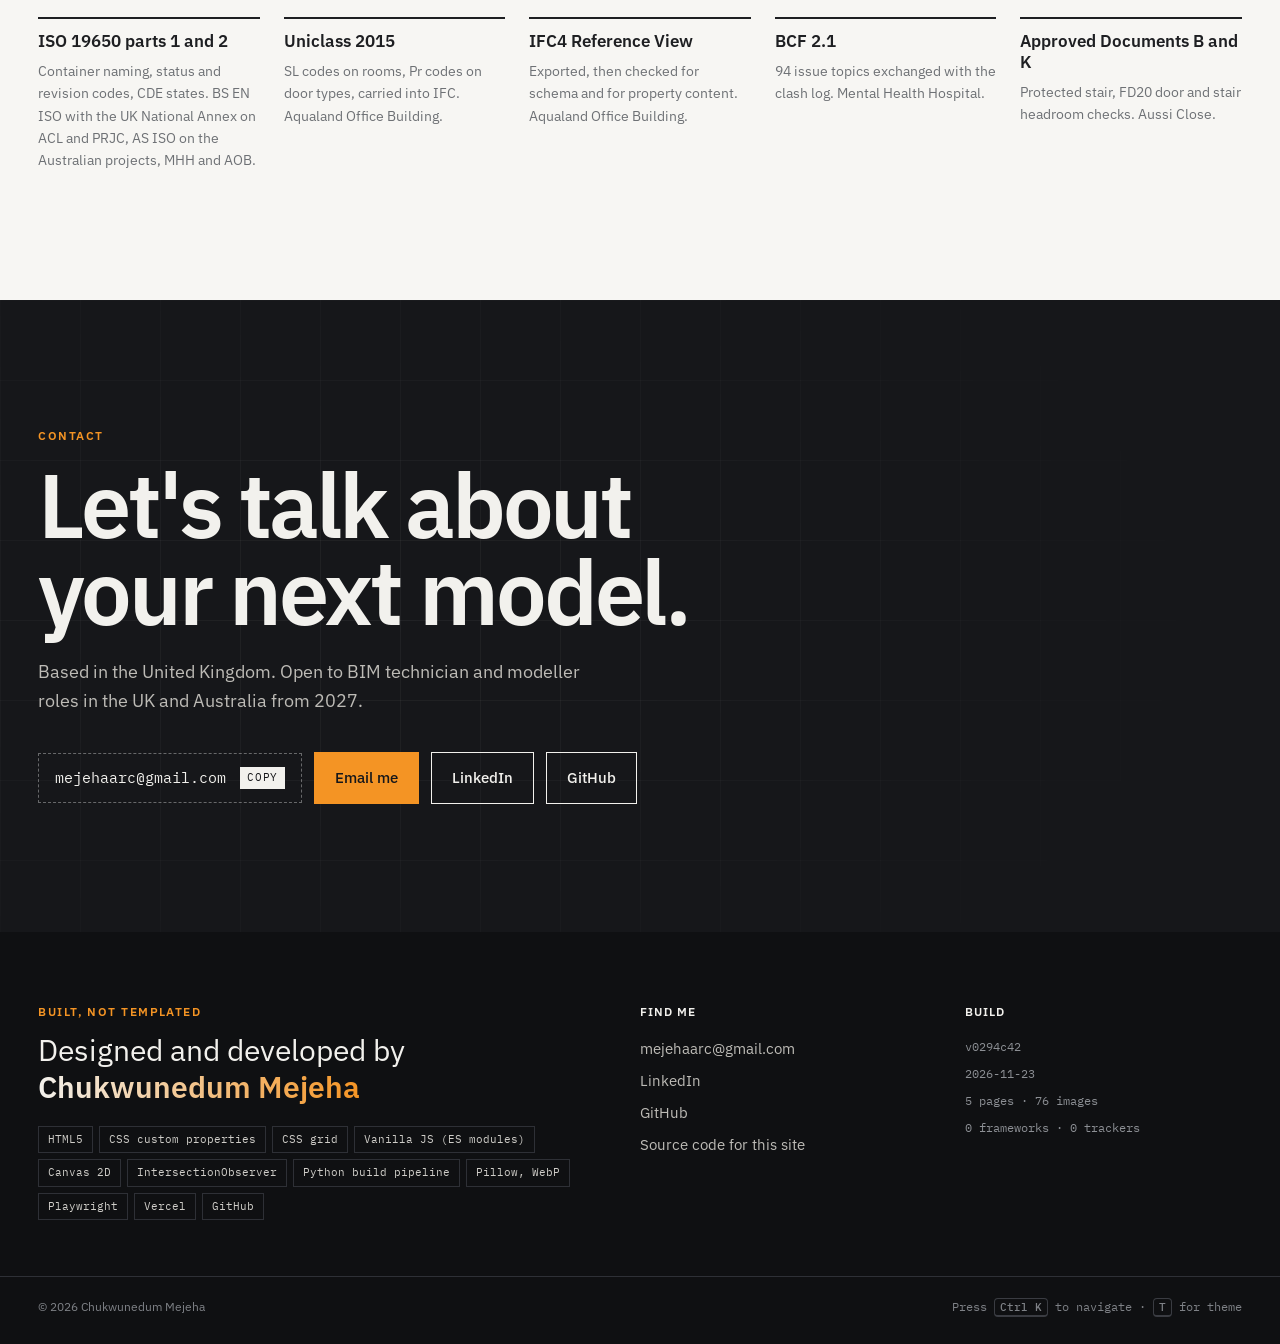
==== commit caae88f8: "Highlight the last section link at the end of the page A short final section never reaches the scrol" ====
--- a/index.html
+++ b/index.html
@@ -15,7 +15,7 @@
 <link rel="icon" href="/favicon.svg" type="image/svg+xml">
 <link rel="preconnect" href="https://fonts.googleapis.com"><link rel="preconnect" href="https://fonts.gstatic.com" crossorigin>
 <link href="https://fonts.googleapis.com/css2?family=IBM+Plex+Mono:wght@400;500;600&family=IBM+Plex+Sans:wght@400;500;600;700&display=swap" rel="stylesheet">
-<link rel="stylesheet" href="/assets/site.css?v=c5dfd39">
+<link rel="stylesheet" href="/assets/site.css?v=0294c42">
 <script>try{var t=localStorage.getItem('theme');if(t)document.documentElement.dataset.theme=t;else if(matchMedia('(prefers-color-scheme: dark)').matches)document.documentElement.dataset.theme='dark'}catch(e){}</script>
 </head>
 <body>
@@ -165,7 +165,7 @@
   </div>
   <div class="fcol">
    <div class="sec">Build</div>
-   <span class="mono bline">vc5dfd39</span>
+   <span class="mono bline">v0294c42</span>
    <span class="mono bline">2026-11-23</span>
    <span class="mono bline">5 pages · 76 images</span>
    <span class="mono bline">0 frameworks · 0 trackers</span>
@@ -176,6 +176,6 @@
 <div class="lightbox" hidden><button class="lb-x" aria-label="Close">×</button><div class="lb-stage"><img alt=""></div><div class="lb-bar mono"><span class="lb-cap"></span><span>Scroll to zoom · drag to pan · Esc to close</span></div></div>
 <div class="palette" hidden><div class="pal-box" role="dialog" aria-label="Command palette"><input class="pal-in" placeholder="Jump to a project, a section or an action" aria-label="Search"><ul class="pal-list" role="listbox"></ul><div class="pal-foot mono"><span>↑ ↓ to move</span><span>Enter to open</span><span>Esc to close</span></div></div></div>
 <div class="toast mono" role="status" aria-live="polite"></div>
-<script type="module" src="/assets/site.js?v=c5dfd39"></script>
+<script type="module" src="/assets/site.js?v=0294c42"></script>
 </body>
 </html>
